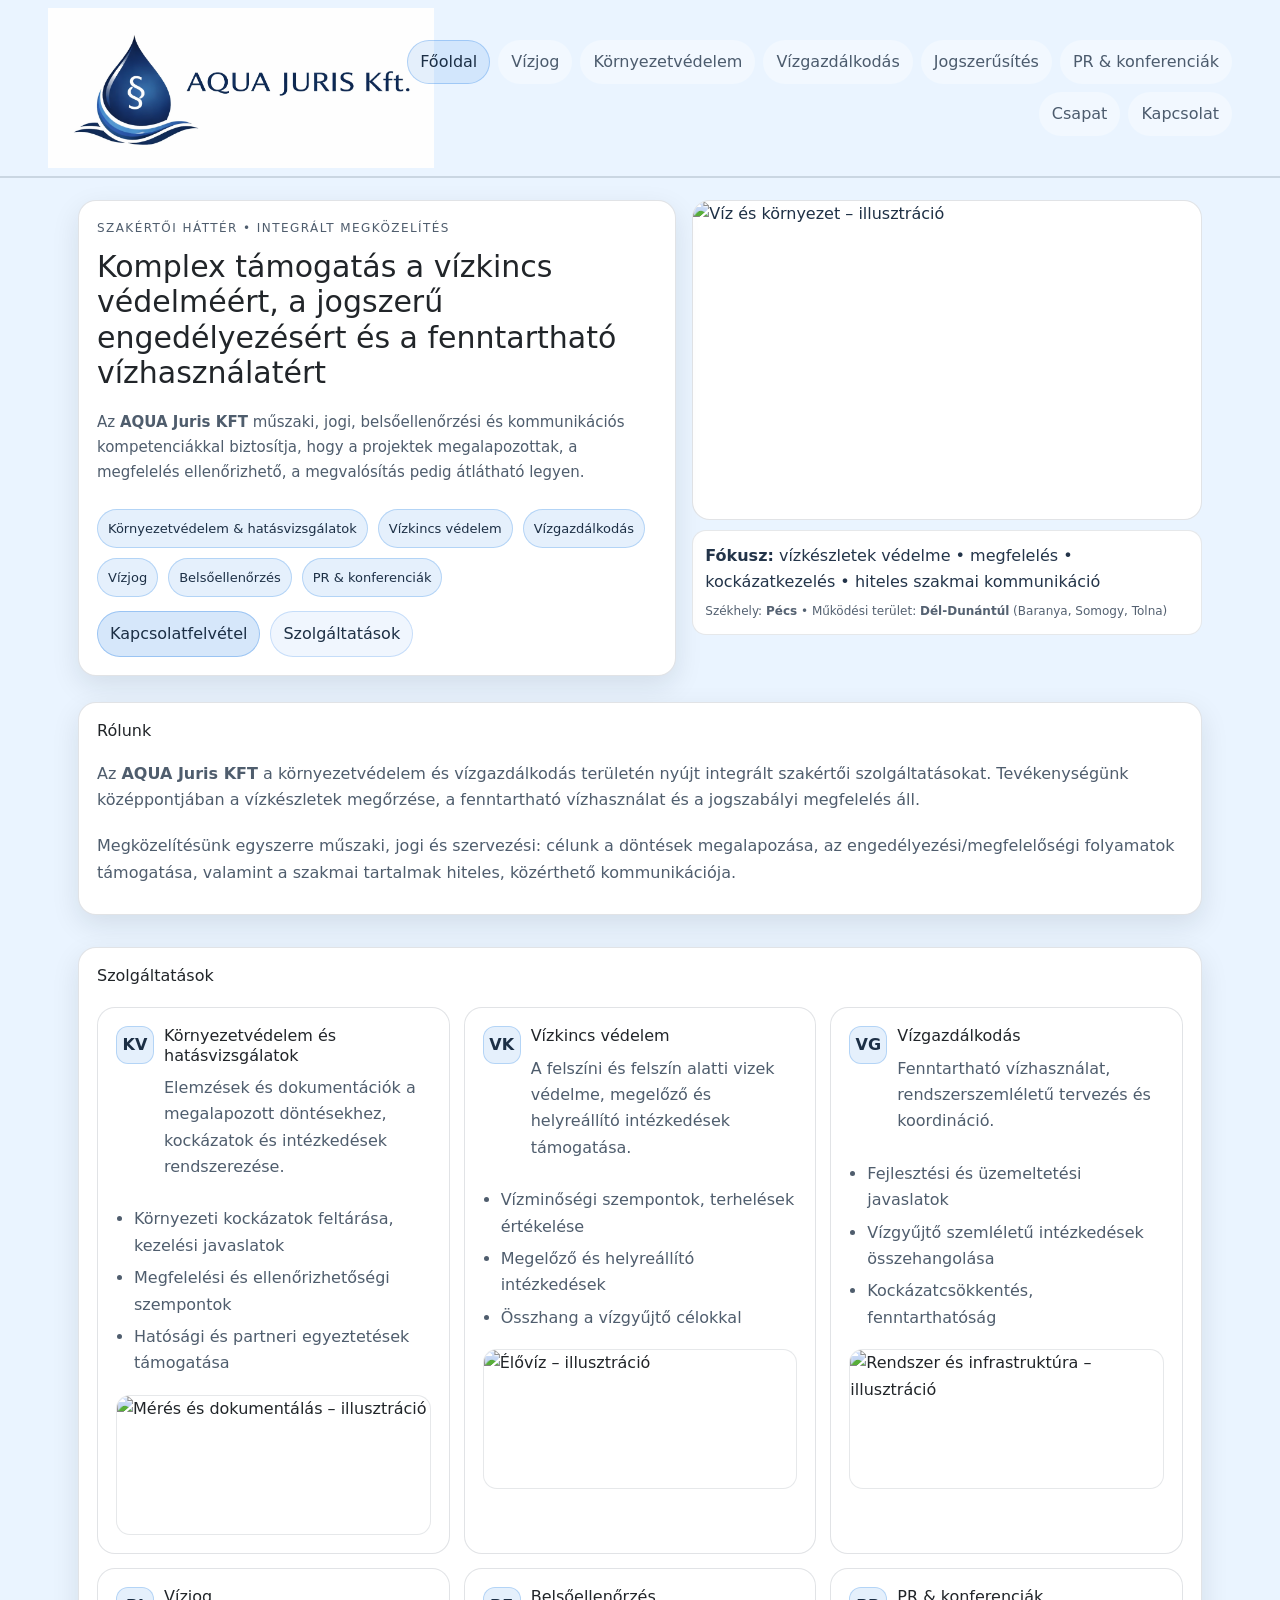
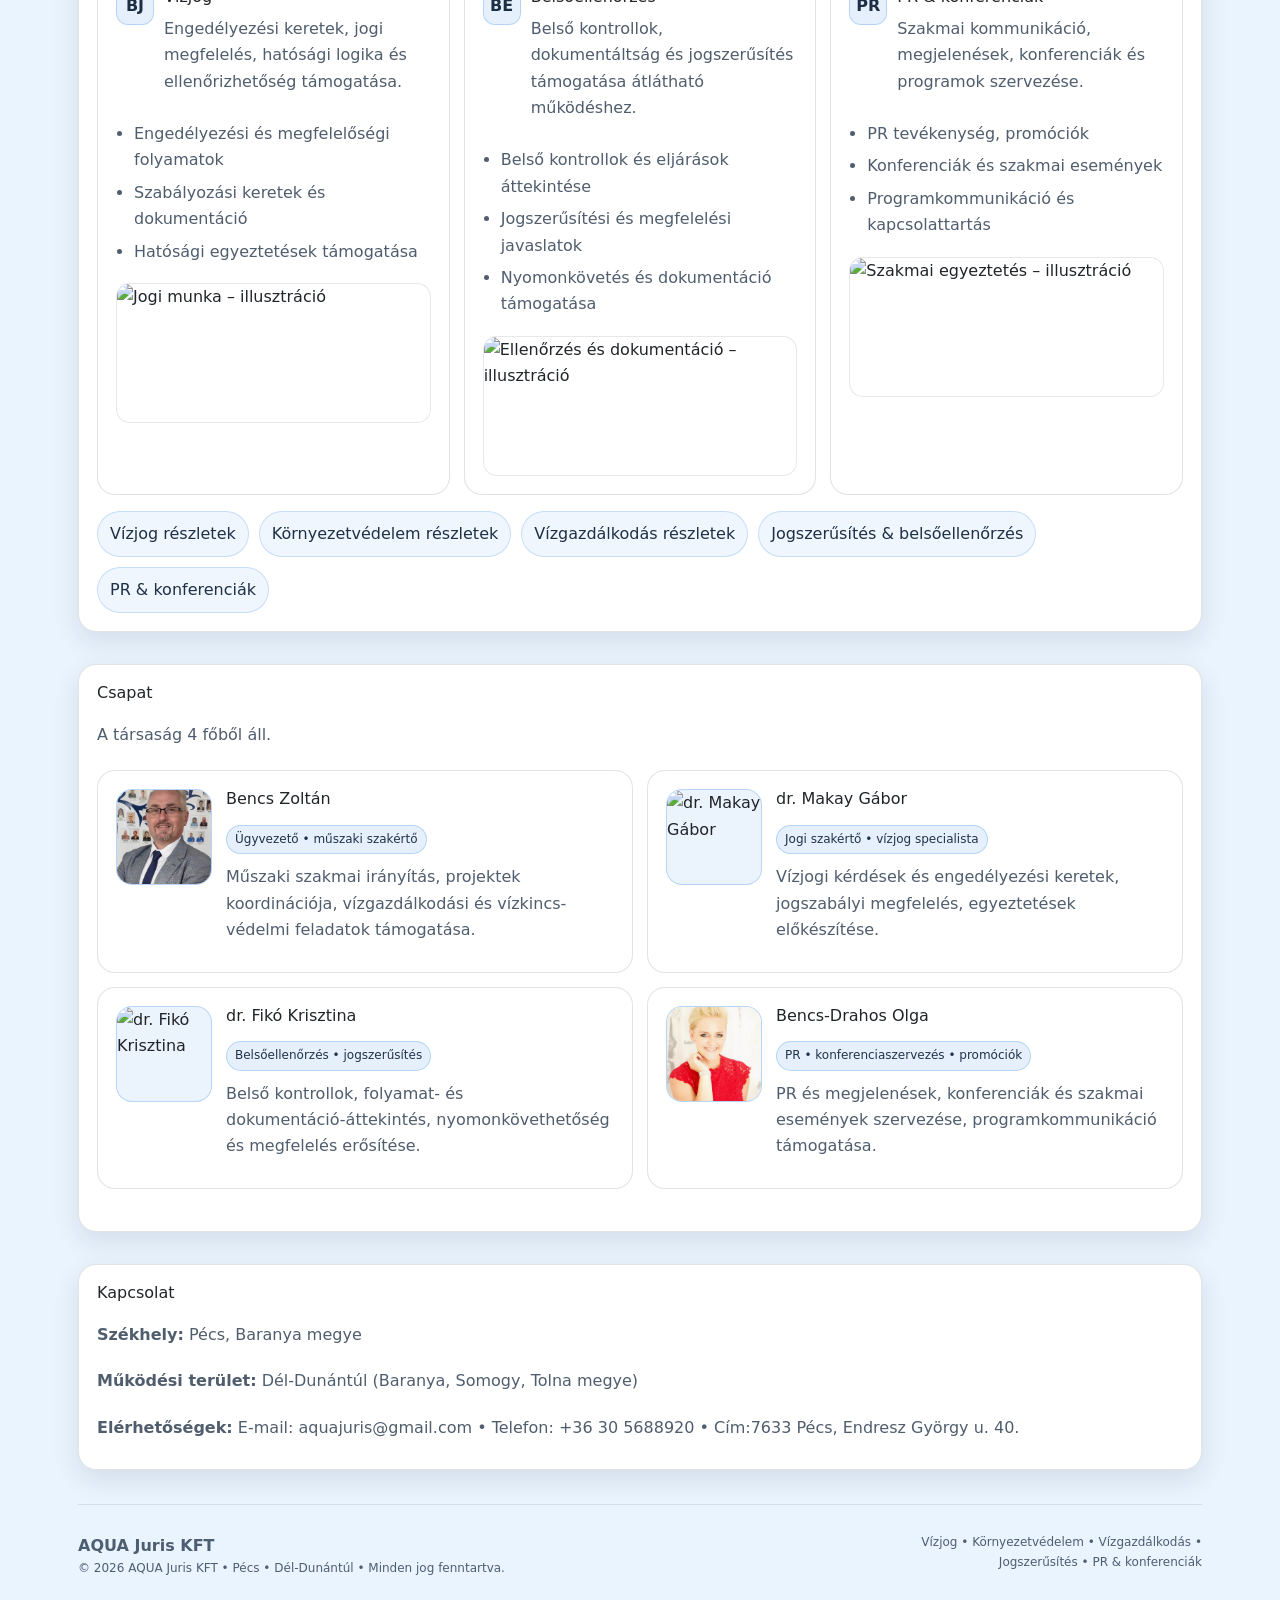
==== index.html @ 8c47f560 "refactor: update doctype declarations and standardize navigation links to absolute paths" ====
<!DOCTYPE html>
<html lang="hu">
  <head>
    <meta charset="utf-8" />
    <meta name="viewport" content="width=device-width, initial-scale=1" />
    <title>
      AQUA Juris KFT – Környezetvédelem • Vízgazdálkodás • Vízjog | Pécs •
      Dél-Dunántúl
    </title>
    <meta
      name="description"
      content="AQUA Juris KFT – környezetvédelem és hatásvizsgálatok, vízkincs védelem, vízgazdálkodás, vízjog, belsőellenőrzés, PR és konferenciák. Pécs és Dél-Dunántúl (Baranya, Somogy, Tolna)."
    />
    <meta name="theme-color" content="#EAF4FF" />

    <!-- Strukturált adat (Google) -->
    <script type="application/ld+json">
      {
        "@context": "https://schema.org",
        "@type": "ProfessionalService",
        "name": "AQUA Juris KFT",
        "image": "logo.png",
        "address": {
          "@type": "PostalAddress",
          "addressLocality": "Pécs",
          "addressRegion": "Baranya",
          "addressCountry": "HU"
        },
        "areaServed": [
          "Pécs",
          "Baranya megye",
          "Somogy megye",
          "Tolna megye",
          "Dél-Dunántúl"
        ],
        "description": "Környezetvédelem és hatásvizsgálatok, vízkincs védelem, vízgazdálkodás, vízjog, belsőellenőrzés, PR és konferenciák."
      }
    </script>

    <link
      href="https://cdn.jsdelivr.net/npm/bootstrap@5.3.3/dist/css/bootstrap.min.css"
      rel="stylesheet"
    />
    <link rel="stylesheet" href="style.css" />
  </head>

  <body>
    <header class="sticky-top">
      <nav
        class="navbar navbar-expand-lg"
        style="
          background: #eaf4ff;
          border-bottom: 1px solid rgba(11, 30, 53, 0.14);
          backdrop-filter: blur(6px);
        "
      >
        <div class="container-fluid px-4 px-lg-5">
          <a
            class="navbar-brand brand d-flex align-items-center gap-3 m-0 p-0"
            href="index.html"
          >
            <img alt="AQUA Juris KFT logó" src="img/logo.png" />
          </a>
          <button
            class="navbar-toggler border-0"
            type="button"
            data-bs-toggle="collapse"
            data-bs-target="#mainNav"
            aria-controls="mainNav"
            aria-expanded="false"
            aria-label="Toggle navigation"
          >
            <span class="navbar-toggler-icon"></span>
          </button>
          <div
            class="collapse navbar-collapse justify-content-end mt-3 mt-lg-0"
            id="mainNav"
          >
            <div class="navbar-nav gap-2 flex-wrap justify-content-end">
              <a class="nav-link custom-pill active" href="index.html"
                >Főoldal</a
              >
              <a class="nav-link custom-pill" href="vizjog.html">Vízjog</a>
              <a class="nav-link custom-pill" href="kornyezetvedelem.html"
                >Környezetvédelem</a
              >
              <a class="nav-link custom-pill" href="vizgazdalkodas.html"
                >Vízgazdálkodás</a
              >
              <a class="nav-link custom-pill" href="jogszerusites.html"
                >Jogszerűsítés</a
              >
              <a class="nav-link custom-pill" href="pr-konferenciak.html"
                >PR &amp; konferenciák</a
              >
              <a class="nav-link custom-pill" href="index.html#csapat"
                >Csapat</a
              >
              <a class="nav-link custom-pill" href="index.html#kapcsolat"
                >Kapcsolat</a
              >
            </div>
          </div>
        </div>
      </nav>
    </header>

    <main class="wrap">
      <section class="hero">
        <div class="heroGrid">
          <div class="card">
            <div class="kicker">Szakértői háttér • integrált megközelítés</div>
            <h2>
              Komplex támogatás a vízkincs védelméért, a jogszerű
              engedélyezésért és a fenntartható vízhasználatért
            </h2>
            <p class="heroLead">
              Az <strong>AQUA Juris KFT</strong> műszaki, jogi, belsőellenőrzési
              és kommunikációs kompetenciákkal biztosítja, hogy a projektek
              megalapozottak, a megfelelés ellenőrizhető, a megvalósítás pedig
              átlátható legyen.
            </p>

            <div class="pillRow">
              <a class="pill" href="#kv"
                >Környezetvédelem &amp; hatásvizsgálatok</a
              >
              <a class="pill" href="#vk">Vízkincs védelem</a>
              <a class="pill" href="#vg">Vízgazdálkodás</a>
              <a class="pill" href="#vj">Vízjog</a>
              <a class="pill" href="#be">Belsőellenőrzés</a>
              <a class="pill" href="#pr">PR &amp; konferenciák</a>
            </div>

            <div class="btnRow">
              <a class="btn primary" href="index.html#kapcsolat"
                >Kapcsolatfelvétel</a
              >
              <a class="btn" href="#szolgaltatasok">Szolgáltatások</a>
            </div>
          </div>

          <div>
            <div class="photo">
              <img
                src="https://images.unsplash.com/photo-1559827260-dc66d52bef19?auto=format&fit=crop&w=1600&q=80"
                alt="Víz és környezet – illusztráció"
              />
            </div>
            <div class="photoBadge">
              <strong>Fókusz:</strong> vízkészletek védelme • megfelelés •
              kockázatkezelés • hiteles szakmai kommunikáció
              <div class="small" style="margin-top: 6px">
                Székhely: <strong>Pécs</strong> • Működési terület:
                <strong>Dél-Dunántúl</strong> (Baranya, Somogy, Tolna)
              </div>
            </div>
          </div>
        </div>
      </section>

      <section id="rolunk" class="anchorOffset">
        <div class="card">
          <h3>Rólunk</h3>
          <p>
            Az <strong>AQUA Juris KFT</strong> a környezetvédelem és
            vízgazdálkodás területén nyújt integrált szakértői szolgáltatásokat.
            Tevékenységünk középpontjában a vízkészletek megőrzése, a
            fenntartható vízhasználat és a jogszabályi megfelelés áll.
          </p>
          <p>
            Megközelítésünk egyszerre műszaki, jogi és szervezési: célunk a
            döntések megalapozása, az engedélyezési/megfelelőségi folyamatok
            támogatása, valamint a szakmai tartalmak hiteles, közérthető
            kommunikációja.
          </p>
        </div>
      </section>

      <section id="szolgaltatasok" class="anchorOffset">
        <div class="card">
          <h3>Szolgáltatások</h3>

          <div class="cards">
            <div class="card flat anchorOffset" id="kv">
              <div class="serviceHead">
                <div class="icon">KV</div>
                <div>
                  <h3>Környezetvédelem és hatásvizsgálatok</h3>
                  <p>
                    Elemzések és dokumentációk a megalapozott döntésekhez,
                    kockázatok és intézkedések rendszerezése.
                  </p>
                </div>
              </div>
              <ul>
                <li>Környezeti kockázatok feltárása, kezelési javaslatok</li>
                <li>Megfelelési és ellenőrizhetőségi szempontok</li>
                <li>Hatósági és partneri egyeztetések támogatása</li>
              </ul>
              <div class="miniPhoto">
                <img
                  src="https://images.unsplash.com/photo-1581091870627-3c1e0b25d9a6?auto=format&fit=crop&w=1600&q=80"
                  alt="Mérés és dokumentálás – illusztráció"
                />
              </div>
            </div>

            <div class="card flat anchorOffset" id="vk">
              <div class="serviceHead">
                <div class="icon">VK</div>
                <div>
                  <h3>Vízkincs védelem</h3>
                  <p>
                    A felszíni és felszín alatti vizek védelme, megelőző és
                    helyreállító intézkedések támogatása.
                  </p>
                </div>
              </div>
              <ul>
                <li>Vízminőségi szempontok, terhelések értékelése</li>
                <li>Megelőző és helyreállító intézkedések</li>
                <li>Összhang a vízgyűjtő célokkal</li>
              </ul>
              <div class="miniPhoto">
                <img
                  src="https://images.unsplash.com/photo-1469474968028-56623f02e42e?auto=format&fit=crop&w=1600&q=80"
                  alt="Élővíz – illusztráció"
                />
              </div>
            </div>

            <div class="card flat anchorOffset" id="vg">
              <div class="serviceHead">
                <div class="icon">VG</div>
                <div>
                  <h3>Vízgazdálkodás</h3>
                  <p>
                    Fenntartható vízhasználat, rendszerszemléletű tervezés és
                    koordináció.
                  </p>
                </div>
              </div>
              <ul>
                <li>Fejlesztési és üzemeltetési javaslatok</li>
                <li>Vízgyűjtő szemléletű intézkedések összehangolása</li>
                <li>Kockázatcsökkentés, fenntarthatóság</li>
              </ul>
              <div class="miniPhoto">
                <img
                  src="https://images.unsplash.com/photo-1509395176047-4a66953fd231?auto=format&fit=crop&w=1600&q=80"
                  alt="Rendszer és infrastruktúra – illusztráció"
                />
              </div>
            </div>

            <div class="card flat anchorOffset" id="vj">
              <div class="serviceHead">
                <div class="icon">BJ</div>
                <div>
                  <h3>Vízjog</h3>
                  <p>
                    Engedélyezési keretek, jogi megfelelés, hatósági logika és
                    ellenőrizhetőség támogatása.
                  </p>
                </div>
              </div>
              <ul>
                <li>Engedélyezési és megfelelőségi folyamatok</li>
                <li>Szabályozási keretek és dokumentáció</li>
                <li>Hatósági egyeztetések támogatása</li>
              </ul>
              <div class="miniPhoto">
                <img
                  src="https://images.unsplash.com/photo-1453945619913-79ec89a82c51?auto=format&fit=crop&w=1600&q=80"
                  alt="Jogi munka – illusztráció"
                />
              </div>
            </div>

            <div class="card flat anchorOffset" id="be">
              <div class="serviceHead">
                <div class="icon">BE</div>
                <div>
                  <h3>Belsőellenőrzés</h3>
                  <p>
                    Belső kontrollok, dokumentáltság és jogszerűsítés támogatása
                    átlátható működéshez.
                  </p>
                </div>
              </div>
              <ul>
                <li>Belső kontrollok és eljárások áttekintése</li>
                <li>Jogszerűsítési és megfelelési javaslatok</li>
                <li>Nyomonkövetés és dokumentáció támogatása</li>
              </ul>
              <div class="miniPhoto">
                <img
                  src="https://images.unsplash.com/photo-1520607162513-77705c0f0d4a?auto=format&fit=crop&w=1600&q=80"
                  alt="Ellenőrzés és dokumentáció – illusztráció"
                />
              </div>
            </div>

            <div class="card flat anchorOffset" id="pr">
              <div class="serviceHead">
                <div class="icon">PR</div>
                <div>
                  <h3>PR &amp; konferenciák</h3>
                  <p>
                    Szakmai kommunikáció, megjelenések, konferenciák és
                    programok szervezése.
                  </p>
                </div>
              </div>
              <ul>
                <li>PR tevékenység, promóciók</li>
                <li>Konferenciák és szakmai események</li>
                <li>Programkommunikáció és kapcsolattartás</li>
              </ul>
              <div class="miniPhoto">
                <img
                  src="https://images.unsplash.com/photo-1521737604893-d14cc237f11d?auto=format&fit=crop&w=1600&q=80"
                  alt="Szakmai egyeztetés – illusztráció"
                />
              </div>
            </div>
          </div>

          <!-- Itt bővítettem: 3 régi + 2 új link -->
          <div class="btnRow" style="margin-top: 16px">
            <a class="btn" href="vizjog.html">Vízjog részletek</a>
            <a class="btn" href="kornyezetvedelem.html"
              >Környezetvédelem részletek</a
            >
            <a class="btn" href="vizgazdalkodas.html"
              >Vízgazdálkodás részletek</a
            >
            <a class="btn" href="jogszerusites.html"
              >Jogszerűsítés &amp; belsőellenőrzés</a
            >
            <a class="btn" href="pr-konferenciak.html">PR &amp; konferenciák</a>
          </div>
        </div>
      </section>

      <section id="csapat" class="anchorOffset">
        <div class="card">
          <h3>Csapat</h3>
          <p>A társaság 4 főből áll.</p>

          <div class="team">
            <div class="card flat">
              <div class="person">
                <div class="avatar">
                  <img src="img/bencs-zoltan.jpg" alt="Bencs Zoltán" />
                </div>
                <div>
                  <h3>Bencs Zoltán</h3>
                  <div class="tag">Ügyvezető • műszaki szakértő</div>
                  <p>
                    Műszaki szakmai irányítás, projektek koordinációja,
                    vízgazdálkodási és vízkincs-védelmi feladatok támogatása.
                  </p>
                </div>
              </div>
            </div>

            <div class="card flat">
              <div class="person">
                <div class="avatar">
                  <img src="img/makay-gabor.jpg" alt="dr. Makay Gábor" />
                </div>
                <div>
                  <h3>dr. Makay Gábor</h3>
                  <div class="tag">Jogi szakértő • vízjog specialista</div>
                  <p>
                    Vízjogi kérdések és engedélyezési keretek, jogszabályi
                    megfelelés, egyeztetések előkészítése.
                  </p>
                </div>
              </div>
            </div>

            <div class="card flat">
              <div class="person">
                <div class="avatar">
                  <img src="img/fiko-krisztina.jpg" alt="dr. Fikó Krisztina" />
                </div>
                <div>
                  <h3>dr. Fikó Krisztina</h3>
                  <div class="tag">Belsőellenőrzés • jogszerűsítés</div>
                  <p>
                    Belső kontrollok, folyamat- és dokumentáció-áttekintés,
                    nyomonkövethetőség és megfelelés erősítése.
                  </p>
                </div>
              </div>
            </div>

            <div class="card flat">
              <div class="person">
                <div class="avatar">
                  <img src="img/drahos-olga.jpg" alt="Bencs-Drahos Olga" />
                </div>
                <div>
                  <h3>Bencs-Drahos Olga</h3>
                  <div class="tag">PR • konferenciaszervezés • promóciók</div>
                  <p>
                    PR és megjelenések, konferenciák és szakmai események
                    szervezése, programkommunikáció támogatása.
                  </p>
                </div>
              </div>
            </div>
          </div>

          <p class="small" style="margin-top: 14px"></p>
        </div>
      </section>

      <section id="kapcsolat" class="anchorOffset">
        <div class="card">
          <h3>Kapcsolat</h3>
          <p><strong>Székhely:</strong> Pécs, Baranya megye</p>
          <p>
            <strong>Működési terület:</strong> Dél-Dunántúl (Baranya, Somogy,
            Tolna megye)
          </p>

          <p>
            <strong>Elérhetőségek:</strong> E-mail:
            <a href="mailto:aquajuris@gmail.com">aquajuris@gmail.com</a> •
            Telefon: <a href="tel:+36305688920">+36 30 5688920</a> • Cím:7633
            Pécs, Endresz György u. 40.
          </p>
        </div>
      </section>

      <footer>
        <div class="footGrid wrap" style="padding: 0">
          <div>
            <strong>AQUA Juris KFT</strong>
            <div class="small">
              © <span id="y"></span> AQUA Juris KFT • Pécs • Dél-Dunántúl •
              Minden jog fenntartva.
            </div>
          </div>
          <div class="small" style="text-align: right">
            <a href="vizjog.html">Vízjog</a> •
            <a href="kornyezetvedelem.html">Környezetvédelem</a> •
            <a href="vizgazdalkodas.html">Vízgazdálkodás</a> •
            <a href="jogszerusites.html">Jogszerűsítés</a> •
            <a href="pr-konferenciak.html">PR &amp; konferenciák</a>
          </div>
        </div>
      </footer>
    </main>

    <script src="https://cdn.jsdelivr.net/npm/bootstrap@5.3.3/dist/js/bootstrap.bundle.min.js"></script>
    <script src="script.js"></script>
  </body>
</html>
---- style.css ----
:root {
  --bg: #EAF4FF;
  --text: rgba(11,30,53,.92);
  --muted: rgba(11,30,53,.72);
  --line: rgba(11,30,53,.12);
  --accent: rgba(0,108,224,.95);
  --accentSoft: rgba(0,108,224,.10);
  --card: #FFFFFF;
  --shadow: 0 10px 28px rgba(9,25,44,.10);
  --radius: 18px;
  --max: 1160px;
  --font: ui-sans-serif,system-ui,-apple-system,Segoe UI,Roboto,Helvetica,Arial;
}

* { box-sizing: border-box; }
html { scroll-behavior: smooth; }
body {
  margin: 0;
  font-family: var(--font);
  color: var(--text);
  line-height: 1.65;
  background: var(--bg);
  overflow-x: hidden;
}
a { color: inherit; text-decoration: none; }
.wrap { max-width: var(--max); margin: 0 auto; padding: 0 18px; }

header {
  position: sticky;
  top: 0;
  z-index: 30;
  background: #EAF4FF;
  border-bottom: 1px solid rgba(11,30,53,.14);
  backdrop-filter: blur(6px);
}
.nav {
  display: flex;
  align-items: center;
  justify-content: space-between;
  padding: 16px 0;
  gap: 14px;
}
.brand {
  display: flex;
  align-items: center;
  gap: 14px;
  min-width: 320px;
}
.brand img {
  height: 200px;
  width: auto;
  object-fit: contain;
  display: block;
}
.brand h1 { font-size: 16px; margin: 0; letter-spacing: .2px; }
.brand small { color: var(--muted); }



section { padding: 16px 0; }

.card {
  background: var(--card);
  border: 1px solid var(--line);
  border-radius: var(--radius);
  box-shadow: var(--shadow);
  padding: 18px;
}
main > .card { margin: 16px 0; }
.card.flat { background: #fff; box-shadow: none; }

.kicker {
  color: var(--muted);
  text-transform: uppercase;
  letter-spacing: .12em;
  font-size: 12px;
}

h2 { margin: 10px 0 10px; font-size: 30px; line-height: 1.18; }
main > .card > h2 { margin: 0 0 10px; }

h3 { margin: 0 0 10px; font-size: 16px; }
main > .card > h3 { margin: 14px 0 10px; }

p { margin: 10px 0; color: var(--muted); }
ul { margin: 10px 0 0; padding-left: 18px; color: var(--muted); }
li { margin: 6px 0; }

.hero { padding: 22px 0 10px; }
.heroGrid {
  display: grid;
  grid-template-columns: 1.08fr .92fr;
  gap: 16px;
  align-items: stretch;
}

.heroLead {
  font-size: 15px;
  color: var(--muted);
  max-width: 72ch;
}

.pillRow { display: flex; gap: 10px; flex-wrap: wrap; margin-top: 14px; }
.pill {
  display: inline-flex;
  align-items: center;
  border: 1px solid rgba(0,108,224,.22);
  background: var(--accentSoft);
  padding: 8px 10px;
  border-radius: 999px;
  color: rgba(11,30,53,.92);
  font-size: 13px;
}
.pill:hover { background: rgba(0,108,224,.14); }

.btnRow { display: flex; gap: 10px; flex-wrap: wrap; margin-top: 14px; }
.btn {
  display: inline-flex;
  align-items: center;
  justify-content: center;
  padding: 10px 12px;
  border-radius: 999px;
  border: 1px solid rgba(0,108,224,.18);
  background: rgba(0,108,224,.06);
  color: rgba(11,30,53,.92);
}
.btn:hover { background: rgba(0,108,224,.10); }
.btn.primary {
  background: rgba(0,108,224,.16);
  border-color: rgba(0,108,224,.28);
}

.photo {
  overflow: hidden;
  border-radius: var(--radius);
  border: 1px solid var(--line);
  min-height: 320px;
  background: #FFFFFF;
}
main > .photo { height: 340px; }

.photo img { width: 100%; height: 100%; object-fit: cover; display: block; }

.photoBadge {
  margin-top: 10px;
  padding: 12px;
  border-radius: 14px;
  border: 1px solid rgba(11,30,53,.10);
  background: #FFFFFF;
  color: rgba(11,30,53,.90);
}

.cards {
  display: grid;
  grid-template-columns: repeat(3, 1fr);
  gap: 14px;
  margin-top: 12px;
}

.grid {
  display: grid;
  grid-template-columns: 1fr 1fr;
  gap: 14px;
}

.serviceHead { display: flex; gap: 10px; align-items: flex-start; }
.icon {
  width: 38px; height: 38px;
  border-radius: 12px;
  border: 1px solid rgba(0,108,224,.22);
  background: rgba(0,108,224,.10);
  display: flex; align-items: center; justify-content: center;
  font-weight: 700;
  color: rgba(11,30,53,.92);
  flex: 0 0 auto;
}

.miniPhoto {
  margin-top: 12px;
  height: 140px;
  overflow: hidden;
  border-radius: 14px;
  border: 1px solid rgba(11,30,53,.10);
  background: #FFFFFF;
}
.miniPhoto img { width: 100%; height: 100%; object-fit: cover; display: block; }

.team {
  display: grid;
  grid-template-columns: repeat(2, 1fr);
  gap: 14px;
  margin-top: 12px;
}

.person { display: flex; gap: 14px; align-items: flex-start; }
.avatar {
  width: 96px; height: 96px;
  border-radius: 16px;
  border: 1px solid rgba(0,108,224,.22);
  background: rgba(0,108,224,.08);
  overflow: hidden;
  flex: 0 0 auto;
}
.avatar img { width: 100%; height: 100%; object-fit: cover; display: block; }
.tag {
  display: inline-block;
  font-size: 12px;
  padding: 4px 8px;
  border-radius: 999px;
  border: 1px solid rgba(0,108,224,.22);
  background: rgba(0,108,224,.10);
  color: rgba(11,30,53,.90);
  margin-top: 6px;
}

footer {
  padding: 28px 0 42px;
  color: rgba(11,30,53,.70);
  border-top: 1px solid rgba(11,30,53,.10);
  margin-top: 18px;
}
.footGrid {
  display: grid;
  grid-template-columns: 1.4fr .6fr;
  gap: 14px;
  align-items: start;
}
.small { font-size: 12px; color: rgba(11,30,53,.70); }
.anchorOffset { scroll-margin-top: 240px; }

@media (max-width: 960px) {
  .heroGrid { grid-template-columns: 1fr; }
  .brand img { height: 120px; }
  .cards { grid-template-columns: 1fr; }
  .team { grid-template-columns: 1fr; }
  .footGrid { grid-template-columns: 1fr; }
  .grid { grid-template-columns: 1fr; }
}

.custom-pill {
  color: var(--muted) !important;
  padding: 8px 12px !important;
  border-radius: 999px !important;
  border: 1px solid transparent !important;
  background: rgba(255,255,255,.35) !important;
  transition: all 0.2s ease;
  font-weight: 500;
}
.custom-pill:hover, .custom-pill:focus {
  color: var(--text) !important;
  border-color: rgba(0,108,224,.18) !important;
  background: rgba(0,108,224,.06) !important;
}
.custom-pill.active {
  border-color: rgba(0,108,224,.24) !important;
  background: rgba(0,108,224,.10) !important;
  color: rgba(11,30,53,.92) !important;
}

.navbar {
  transition: all 0.3s ease !important;
}
.navbar-brand:hover, .navbar-brand:focus {
  opacity: 1 !important;
}
.navbar-brand img {
  height: 100px;
  width: auto;
  object-fit: contain;
  transition: all 0.3s ease;
}
@media (min-width: 992px) {
  .navbar-brand img { height: 160px; }
}

.navbar.scrolled {
  background: rgba(234, 244, 255, 0.6) !important;
  backdrop-filter: blur(12px) !important;
  padding-top: 4px !important;
  padding-bottom: 4px !important;
}
.navbar.scrolled .navbar-brand img {
  height: 60px !important;
}
@media (min-width: 992px) {
  .navbar.scrolled .navbar-brand img { height: 80px !important; }
}
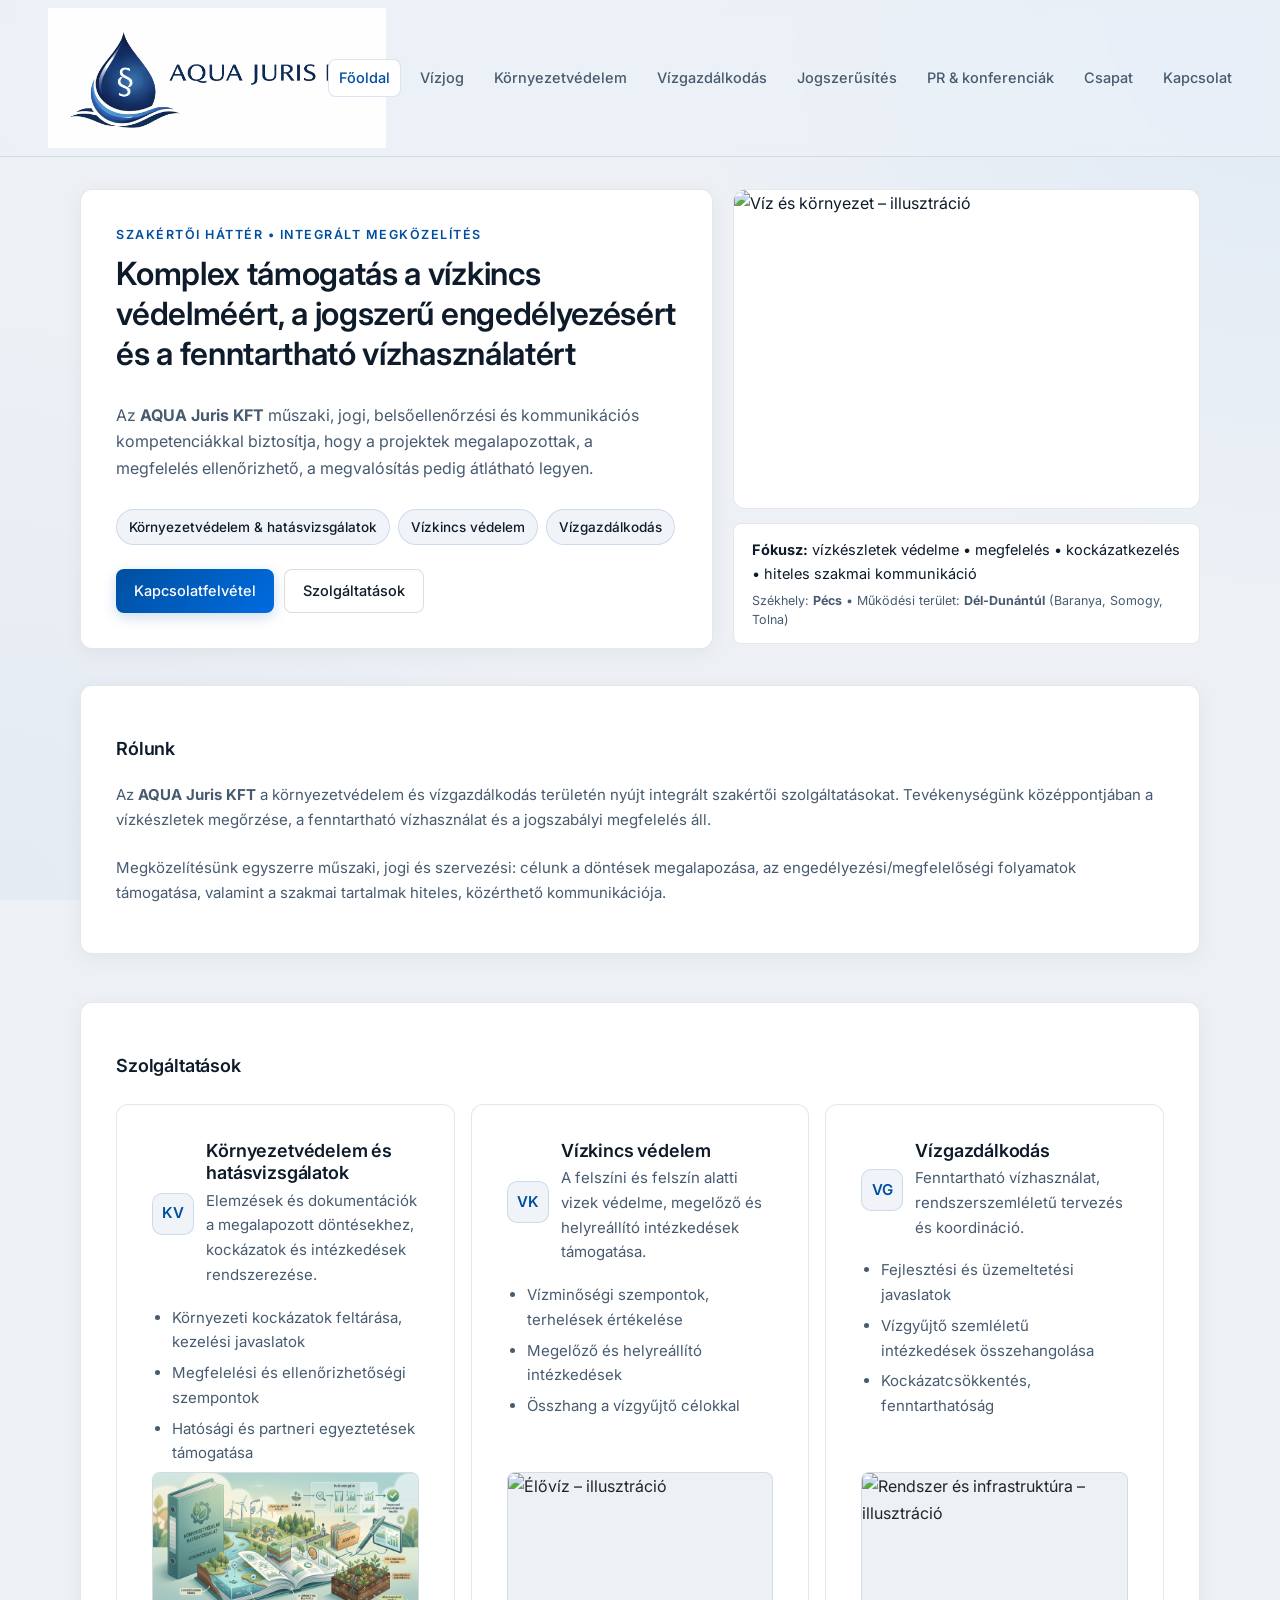
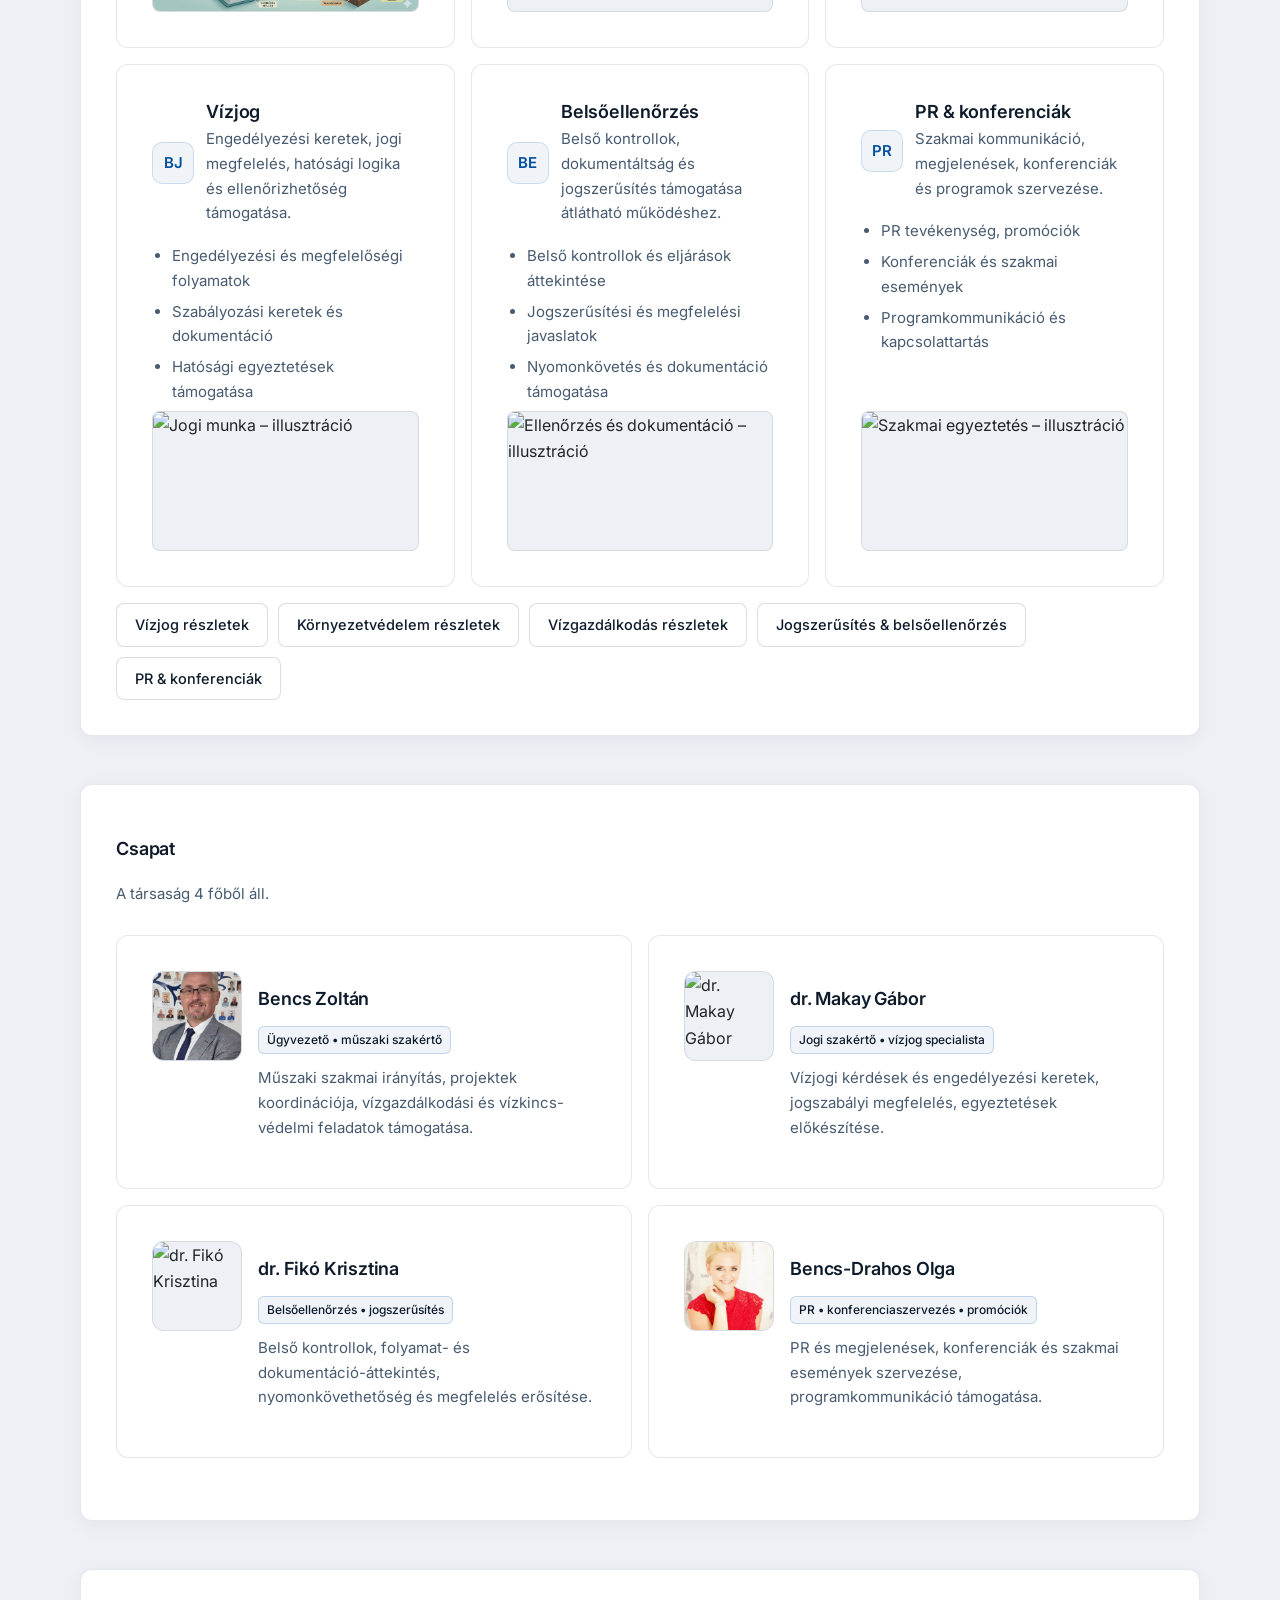
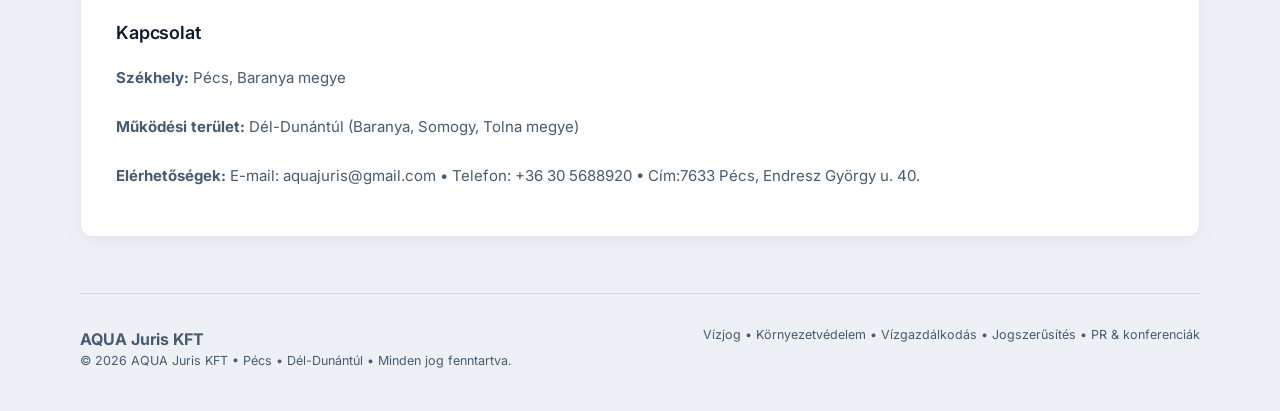
==== commit e1b094da: "refactor: update design system with Inter font, refined color palette, and improved accessibility fe" ====
--- a/index.html
+++ b/index.html
@@ -1,4 +1,4 @@
-<!DOCTYPE html>
+<!doctype html>
 <html lang="hu">
   <head>
     <meta charset="utf-8" />
@@ -46,14 +46,7 @@
 
   <body>
     <header class="sticky-top">
-      <nav
-        class="navbar navbar-expand-lg"
-        style="
-          background: #eaf4ff;
-          border-bottom: 1px solid rgba(11, 30, 53, 0.14);
-          backdrop-filter: blur(6px);
-        "
-      >
+      <nav class="navbar navbar-expand-lg" aria-label="Fő navigáció">
         <div class="container-fluid px-4 px-lg-5">
           <a
             class="navbar-brand brand d-flex align-items-center gap-3 m-0 p-0"
@@ -105,7 +98,7 @@
       </nav>
     </header>
 
-    <main class="wrap">
+    <main class="wrap" aria-label="Fő tartalom">
       <section class="hero">
         <div class="heroGrid">
           <div class="card">
@@ -159,9 +152,13 @@
         </div>
       </section>
 
-      <section id="rolunk" class="anchorOffset">
+      <section
+        id="rolunk"
+        class="anchorOffset"
+        aria-labelledby="heading-rolunk"
+      >
         <div class="card">
-          <h3>Rólunk</h3>
+          <h3 id="heading-rolunk">Rólunk</h3>
           <p>
             Az <strong>AQUA Juris KFT</strong> a környezetvédelem és
             vízgazdálkodás területén nyújt integrált szakértői szolgáltatásokat.
@@ -177,9 +174,13 @@
         </div>
       </section>
 
-      <section id="szolgaltatasok" class="anchorOffset">
+      <section
+        id="szolgaltatasok"
+        class="anchorOffset"
+        aria-labelledby="heading-szolgaltatasok"
+      >
         <div class="card">
-          <h3>Szolgáltatások</h3>
+          <h3 id="heading-szolgaltatasok">Szolgáltatások</h3>
 
           <div class="cards">
             <div class="card flat anchorOffset" id="kv">
@@ -200,7 +201,7 @@
               </ul>
               <div class="miniPhoto">
                 <img
-                  src="https://images.unsplash.com/photo-1581091870627-3c1e0b25d9a6?auto=format&fit=crop&w=1600&q=80"
+                  src="img/kornyezetvedelem.png"
                   alt="Mérés és dokumentálás – illusztráció"
                 />
               </div>
@@ -344,9 +345,13 @@
         </div>
       </section>
 
-      <section id="csapat" class="anchorOffset">
+      <section
+        id="csapat"
+        class="anchorOffset"
+        aria-labelledby="heading-csapat"
+      >
         <div class="card">
-          <h3>Csapat</h3>
+          <h3 id="heading-csapat">Csapat</h3>
           <p>A társaság 4 főből áll.</p>
 
           <div class="team">
@@ -419,9 +424,13 @@
         </div>
       </section>
 
-      <section id="kapcsolat" class="anchorOffset">
+      <section
+        id="kapcsolat"
+        class="anchorOffset"
+        aria-labelledby="heading-kapcsolat"
+      >
         <div class="card">
-          <h3>Kapcsolat</h3>
+          <h3 id="heading-kapcsolat">Kapcsolat</h3>
           <p><strong>Székhely:</strong> Pécs, Baranya megye</p>
           <p>
             <strong>Működési terület:</strong> Dél-Dunántúl (Baranya, Somogy,
--- a/style.css
+++ b/style.css
@@ -1,133 +1,253 @@
+@import url('https://fonts.googleapis.com/css2?family=Inter:wght@400;500;600;700&display=swap');
+
 :root {
-  --bg: #EAF4FF;
-  --text: rgba(11,30,53,.92);
-  --muted: rgba(11,30,53,.72);
-  --line: rgba(11,30,53,.12);
-  --accent: rgba(0,108,224,.95);
-  --accentSoft: rgba(0,108,224,.10);
+  --bg: #EDF1F6;
+  --text: #0E1B2A;
+  --muted: #475B70;
+  --line: rgba(14, 27, 42, 0.1);
+  --accent: #004F9F;
+  --accentSoft: rgba(0, 79, 159, 0.06);
   --card: #FFFFFF;
-  --shadow: 0 10px 28px rgba(9,25,44,.10);
-  --radius: 18px;
+  --shadow: 0 4px 20px rgba(14, 27, 42, 0.05);
+  --shadow-hover: 0 10px 30px rgba(14, 27, 42, 0.08);
+  --radius: 12px;
+  --radius-sm: 8px;
   --max: 1160px;
-  --font: ui-sans-serif,system-ui,-apple-system,Segoe UI,Roboto,Helvetica,Arial;
+  --font-heading: 'Inter', system-ui, -apple-system, sans-serif;
+  --font-body: 'Inter', system-ui, -apple-system, sans-serif;
 }
 
 * { box-sizing: border-box; }
+
 html { scroll-behavior: smooth; }
+
 body {
   margin: 0;
-  font-family: var(--font);
+  font-family: var(--font-body);
   color: var(--text);
   line-height: 1.65;
   background: var(--bg);
+  background-image: 
+    radial-gradient(circle at 100% 0%, rgba(0, 108, 224, 0.06) 0%, transparent 600px),
+    radial-gradient(circle at 0% 100%, rgba(0, 79, 159, 0.04) 0%, transparent 600px);
+  background-attachment: fixed;
   overflow-x: hidden;
 }
-a { color: inherit; text-decoration: none; }
-.wrap { max-width: var(--max); margin: 0 auto; padding: 0 18px; }
+
+/* Accessibility */
+:focus-visible {
+  outline: 2px solid var(--accent) !important;
+  outline-offset: 2px !important;
+  border-radius: 4px;
+}
+
+a {
+  color: inherit;
+  text-decoration: none;
+  transition: color 0.15s ease;
+}
+
+.wrap {
+  max-width: var(--max);
+  margin: 0 auto;
+  padding: 0 20px;
+}
 
 header {
   position: sticky;
   top: 0;
-  z-index: 30;
-  background: #EAF4FF;
-  border-bottom: 1px solid rgba(11,30,53,.14);
-  backdrop-filter: blur(6px);
-}
-.nav {
-  display: flex;
-  align-items: center;
-  justify-content: space-between;
-  padding: 16px 0;
-  gap: 14px;
-}
+  z-index: 40;
+  background: rgba(237, 241, 246, 0.75);
+  border-bottom: 1px solid var(--line);
+  backdrop-filter: blur(12px) saturate(180%);
+  -webkit-backdrop-filter: blur(12px) saturate(180%);
+  transition: all 0.3s ease;
+}
+
 .brand {
   display: flex;
   align-items: center;
   gap: 14px;
-  min-width: 320px;
-}
+  min-width: 280px;
+}
+
 .brand img {
-  height: 200px;
+  height: 180px;
   width: auto;
   object-fit: contain;
   display: block;
-}
-.brand h1 { font-size: 16px; margin: 0; letter-spacing: .2px; }
-.brand small { color: var(--muted); }
-
-
-
-section { padding: 16px 0; }
+  transition: height 0.3s ease;
+}
+
+section {
+  padding: 24px 0;
+}
 
 .card {
   background: var(--card);
   border: 1px solid var(--line);
   border-radius: var(--radius);
   box-shadow: var(--shadow);
-  padding: 18px;
-}
-main > .card { margin: 16px 0; }
-.card.flat { background: #fff; box-shadow: none; }
+  padding: 2.2rem;
+  transition: box-shadow 0.2s ease, border-color 0.2s ease;
+}
+
+main > .card {
+  margin: 16px 0;
+}
+
+.card:hover {
+  box-shadow: var(--shadow-hover);
+  border-color: rgba(14, 27, 42, 0.15);
+}
+
+.card.flat {
+  background: var(--card);
+  border: 1px solid var(--line);
+  box-shadow: none;
+}
+
+.card.flat:hover {
+  border-color: rgba(0, 79, 159, 0.2);
+  box-shadow: 0 4px 12px rgba(14, 27, 42, 0.04);
+}
 
 .kicker {
+  color: var(--accent);
+  text-transform: uppercase;
+  letter-spacing: 0.12em;
+  font-size: 12.5px;
+  font-weight: 600;
+  margin-bottom: 8px;
+  display: inline-block;
+}
+
+h2, h3, h4 {
+  font-family: var(--font-heading);
+  color: var(--text);
+  font-weight: 600;
+  letter-spacing: -0.01em;
+}
+
+h2 {
+  margin: 0 0 16px;
+  font-size: clamp(26px, 3vw, 32px);
+  line-height: 1.25;
+}
+
+h3 {
+  margin: 16px 0 10px;
+  font-size: 18px;
+  font-weight: 600;
+  line-height: 1.3;
+}
+
+p {
+  margin: 12px 0;
   color: var(--muted);
-  text-transform: uppercase;
-  letter-spacing: .12em;
-  font-size: 12px;
-}
-
-h2 { margin: 10px 0 10px; font-size: 30px; line-height: 1.18; }
-main > .card > h2 { margin: 0 0 10px; }
-
-h3 { margin: 0 0 10px; font-size: 16px; }
-main > .card > h3 { margin: 14px 0 10px; }
-
-p { margin: 10px 0; color: var(--muted); }
-ul { margin: 10px 0 0; padding-left: 18px; color: var(--muted); }
-li { margin: 6px 0; }
-
-.hero { padding: 22px 0 10px; }
+  font-size: 15px;
+}
+
+ul {
+  margin: 12px 0 0;
+  padding-left: 20px;
+  color: var(--muted);
+  font-size: 15px;
+}
+
+li {
+  margin: 6px 0;
+}
+
+.hero {
+  padding: 32px 0 12px;
+}
+
 .heroGrid {
   display: grid;
-  grid-template-columns: 1.08fr .92fr;
-  gap: 16px;
+  grid-template-columns: 1.15fr 0.85fr;
+  gap: 20px;
   align-items: stretch;
 }
 
 .heroLead {
-  font-size: 15px;
+  font-size: 16px;
   color: var(--muted);
-  max-width: 72ch;
-}
-
-.pillRow { display: flex; gap: 10px; flex-wrap: wrap; margin-top: 14px; }
+  max-width: 68ch;
+}
+
+.pillRow {
+  display: flex;
+  gap: 8px;
+  flex-wrap: nowrap;
+  overflow-x: auto;
+  scrollbar-width: none;
+  -ms-overflow-style: none;
+  margin-top: 16px;
+  padding-bottom: 4px;
+}
+
+.pillRow::-webkit-scrollbar {
+  display: none;
+}
+
 .pill {
+  white-space: nowrap;
   display: inline-flex;
   align-items: center;
-  border: 1px solid rgba(0,108,224,.22);
+  border: 1px solid rgba(0, 79, 159, 0.15);
   background: var(--accentSoft);
-  padding: 8px 10px;
+  padding: 6px 12px;
   border-radius: 999px;
-  color: rgba(11,30,53,.92);
-  font-size: 13px;
-}
-.pill:hover { background: rgba(0,108,224,.14); }
-
-.btnRow { display: flex; gap: 10px; flex-wrap: wrap; margin-top: 14px; }
+  color: var(--text);
+  font-size: 13.5px;
+  font-weight: 500;
+  transition: all 0.15s ease;
+}
+
+.pill:hover {
+  background: rgba(0, 79, 159, 0.1);
+  border-color: rgba(0, 79, 159, 0.25);
+}
+
+.btnRow {
+  display: flex;
+  gap: 10px;
+  flex-wrap: wrap;
+  margin-top: 20px;
+}
+
 .btn {
   display: inline-flex;
   align-items: center;
   justify-content: center;
-  padding: 10px 12px;
-  border-radius: 999px;
-  border: 1px solid rgba(0,108,224,.18);
-  background: rgba(0,108,224,.06);
-  color: rgba(11,30,53,.92);
-}
-.btn:hover { background: rgba(0,108,224,.10); }
+  padding: 10px 18px;
+  border-radius: var(--radius-sm);
+  border: 1px solid rgba(14, 27, 42, 0.15);
+  background: var(--card);
+  font-weight: 500;
+  color: var(--text);
+  font-size: 14.5px;
+  transition: all 0.15s ease;
+}
+
+.btn:hover {
+  background: var(--bg);
+  border-color: rgba(14, 27, 42, 0.25);
+}
+
 .btn.primary {
-  background: rgba(0,108,224,.16);
-  border-color: rgba(0,108,224,.28);
+  background: linear-gradient(135deg, var(--accent) 0%, #006ce0 100%);
+  border: none;
+  color: #FFFFFF;
+  font-weight: 500;
+  box-shadow: 0 4px 14px rgba(0, 79, 159, 0.2);
+}
+
+.btn.primary:hover {
+  background: linear-gradient(135deg, #004082 0%, var(--accent) 100%);
+  box-shadow: 0 6px 18px rgba(0, 79, 159, 0.3);
+  color: #FFFFFF;
 }
 
 .photo {
@@ -135,154 +255,261 @@
   border-radius: var(--radius);
   border: 1px solid var(--line);
   min-height: 320px;
-  background: #FFFFFF;
-}
-main > .photo { height: 340px; }
-
-.photo img { width: 100%; height: 100%; object-fit: cover; display: block; }
+  background: var(--card);
+}
+
+main > .photo {
+  height: 360px;
+  margin: 16px 0;
+}
+
+.photo img {
+  width: 100%;
+  height: 100%;
+  object-fit: cover;
+  display: block;
+}
 
 .photoBadge {
-  margin-top: 10px;
-  padding: 12px;
-  border-radius: 14px;
-  border: 1px solid rgba(11,30,53,.10);
-  background: #FFFFFF;
-  color: rgba(11,30,53,.90);
+  margin-top: 14px;
+  padding: 14px 18px;
+  border-radius: var(--radius-sm);
+  border: 1px solid var(--line);
+  background: var(--card);
+  color: var(--text);
+  font-size: 14.5px;
 }
 
 .cards {
   display: grid;
-  grid-template-columns: repeat(3, 1fr);
-  gap: 14px;
-  margin-top: 12px;
+  grid-template-columns: repeat(auto-fit, minmax(280px, 1fr));
+  gap: 16px;
+  margin-top: 16px;
+}
+
+.cards > .card {
+  display: flex;
+  flex-direction: column;
 }
 
 .grid {
   display: grid;
-  grid-template-columns: 1fr 1fr;
-  gap: 14px;
-}
-
-.serviceHead { display: flex; gap: 10px; align-items: flex-start; }
+  grid-template-columns: repeat(auto-fit, minmax(360px, 1fr));
+  gap: 16px;
+}
+
+.serviceHead {
+  display: flex;
+  gap: 12px;
+  align-items: center;
+}
+
+.serviceHead h3 {
+  margin: 0 !important;
+  line-height: 1.25;
+}
+
+.serviceHead p {
+  margin: 4px 0 0 !important;
+}
+
 .icon {
-  width: 38px; height: 38px;
-  border-radius: 12px;
-  border: 1px solid rgba(0,108,224,.22);
-  background: rgba(0,108,224,.10);
-  display: flex; align-items: center; justify-content: center;
-  font-weight: 700;
-  color: rgba(11,30,53,.92);
+  width: 42px;
+  height: 42px;
+  border-radius: 10px;
+  border: 1px solid rgba(0, 79, 159, 0.15);
+  background: var(--accentSoft);
+  display: flex;
+  align-items: center;
+  justify-content: center;
+  font-weight: 600;
+  font-size: 15px;
+  color: var(--accent);
   flex: 0 0 auto;
 }
 
 .miniPhoto {
-  margin-top: 12px;
+  margin-top: auto;
   height: 140px;
   overflow: hidden;
-  border-radius: 14px;
-  border: 1px solid rgba(11,30,53,.10);
-  background: #FFFFFF;
-}
-.miniPhoto img { width: 100%; height: 100%; object-fit: cover; display: block; }
+  border-radius: var(--radius-sm);
+  border: 1px solid var(--line);
+  background: var(--bg);
+}
+
+.miniPhoto img {
+  width: 100%;
+  height: 100%;
+  object-fit: cover;
+  display: block;
+}
 
 .team {
   display: grid;
   grid-template-columns: repeat(2, 1fr);
-  gap: 14px;
-  margin-top: 12px;
-}
-
-.person { display: flex; gap: 14px; align-items: flex-start; }
+  gap: 16px;
+  margin-top: 16px;
+}
+
+.person {
+  display: flex;
+  gap: 16px;
+  align-items: flex-start;
+}
+
 .avatar {
-  width: 96px; height: 96px;
-  border-radius: 16px;
-  border: 1px solid rgba(0,108,224,.22);
-  background: rgba(0,108,224,.08);
+  width: 90px;
+  height: 90px;
+  border-radius: 12px;
+  border: 1px solid var(--line);
+  background: var(--bg);
   overflow: hidden;
   flex: 0 0 auto;
 }
-.avatar img { width: 100%; height: 100%; object-fit: cover; display: block; }
+
+.avatar img {
+  width: 100%;
+  height: 100%;
+  object-fit: cover;
+  display: block;
+}
+
 .tag {
   display: inline-block;
   font-size: 12px;
-  padding: 4px 8px;
-  border-radius: 999px;
-  border: 1px solid rgba(0,108,224,.22);
-  background: rgba(0,108,224,.10);
-  color: rgba(11,30,53,.90);
+  font-weight: 500;
+  padding: 3px 8px;
+  border-radius: 6px;
+  border: 1px solid rgba(0, 79, 159, 0.2);
+  background: var(--accentSoft);
+  color: var(--text);
   margin-top: 6px;
 }
 
 footer {
-  padding: 28px 0 42px;
-  color: rgba(11,30,53,.70);
-  border-top: 1px solid rgba(11,30,53,.10);
-  margin-top: 18px;
-}
+  padding: 32px 0 40px;
+  color: var(--muted);
+  border-top: 1px solid var(--line);
+  margin-top: 32px;
+}
+
 .footGrid {
   display: grid;
-  grid-template-columns: 1.4fr .6fr;
-  gap: 14px;
+  grid-template-columns: 1fr auto;
+  gap: 20px;
   align-items: start;
 }
-.small { font-size: 12px; color: rgba(11,30,53,.70); }
-.anchorOffset { scroll-margin-top: 240px; }
-
-@media (max-width: 960px) {
-  .heroGrid { grid-template-columns: 1fr; }
-  .brand img { height: 120px; }
-  .cards { grid-template-columns: 1fr; }
-  .team { grid-template-columns: 1fr; }
-  .footGrid { grid-template-columns: 1fr; }
-  .grid { grid-template-columns: 1fr; }
+
+.small {
+  font-size: 12.5px;
+  color: var(--muted);
+  line-height: 1.5;
+}
+
+.anchorOffset {
+  scroll-margin-top: 120px;
+}
+
+@media (max-width: 1024px) {
+  .heroGrid {
+    grid-template-columns: 1fr;
+  }
+
+  .brand img {
+    height: 120px;
+  }
+  
+  .footGrid {
+    grid-template-columns: 1fr;
+    text-align: left;
+  }
+  
+  .footGrid .small[style*="text-align: right"] {
+    text-align: left !important;
+  }
+  
+  .team {
+    grid-template-columns: 1fr;
+  }
+}
+
+/* Nav Pills Customization */
+.navbar-nav {
+  flex-wrap: nowrap !important;
+  overflow-x: auto;
+  scrollbar-width: none;
+  -ms-overflow-style: none;
+}
+.navbar-nav::-webkit-scrollbar {
+  display: none;
 }
 
 .custom-pill {
+  white-space: nowrap;
   color: var(--muted) !important;
-  padding: 8px 12px !important;
-  border-radius: 999px !important;
+  padding: 6px 10px !important; /* Smaller padding to prevent wrapping */
+  border-radius: var(--radius-sm) !important;
   border: 1px solid transparent !important;
-  background: rgba(255,255,255,.35) !important;
+  background: transparent !important;
   transition: all 0.2s ease;
   font-weight: 500;
-}
-.custom-pill:hover, .custom-pill:focus {
+  font-size: 14.5px;
+}
+
+.custom-pill:hover,
+.custom-pill:focus-visible {
   color: var(--text) !important;
-  border-color: rgba(0,108,224,.18) !important;
-  background: rgba(0,108,224,.06) !important;
-}
+  background: rgba(14, 27, 42, 0.04) !important;
+  border-color: rgba(14, 27, 42, 0.08) !important;
+}
+
 .custom-pill.active {
-  border-color: rgba(0,108,224,.24) !important;
-  background: rgba(0,108,224,.10) !important;
-  color: rgba(11,30,53,.92) !important;
+  background: var(--card) !important;
+  color: var(--accent) !important;
+  border-color: rgba(0, 79, 159, 0.15) !important;
+  box-shadow: 0 1px 3px rgba(0,0,0,0.02);
 }
 
 .navbar {
   transition: all 0.3s ease !important;
-}
-.navbar-brand:hover, .navbar-brand:focus {
-  opacity: 1 !important;
-}
-.navbar-brand img {
-  height: 100px;
-  width: auto;
-  object-fit: contain;
-  transition: all 0.3s ease;
-}
+  padding-top: 8px !important;
+  padding-bottom: 8px !important;
+}
+
+.navbar-brand:hover,
+.navbar-brand:focus-visible {
+  opacity: 0.9 !important;
+}
+
 @media (min-width: 992px) {
-  .navbar-brand img { height: 160px; }
-}
-
-.navbar.scrolled {
-  background: rgba(234, 244, 255, 0.6) !important;
-  backdrop-filter: blur(12px) !important;
+  .navbar-brand img {
+    height: 140px; /* Kept slightly larger but not oversized */
+  }
+}
+
+header.scrolled {
+  background: rgba(255, 255, 255, 0.85) !important;
+  backdrop-filter: blur(12px) saturate(200%) !important;
+  -webkit-backdrop-filter: blur(12px) saturate(200%) !important;
+  border-bottom: 1px solid var(--line) !important;
+  box-shadow: 0 2px 10px rgba(14, 27, 42, 0.04);
+}
+
+header.scrolled .navbar {
   padding-top: 4px !important;
   padding-bottom: 4px !important;
 }
-.navbar.scrolled .navbar-brand img {
-  height: 60px !important;
-}
+
+header.scrolled .navbar-brand img {
+  height: 64px !important;
+}
+
 @media (min-width: 992px) {
-  .navbar.scrolled .navbar-brand img { height: 80px !important; }
-}
-
+  header.scrolled .navbar-brand img {
+    height: 80px !important;
+  }
+}
+
+.text-justify {
+  text-align: justify;
+}
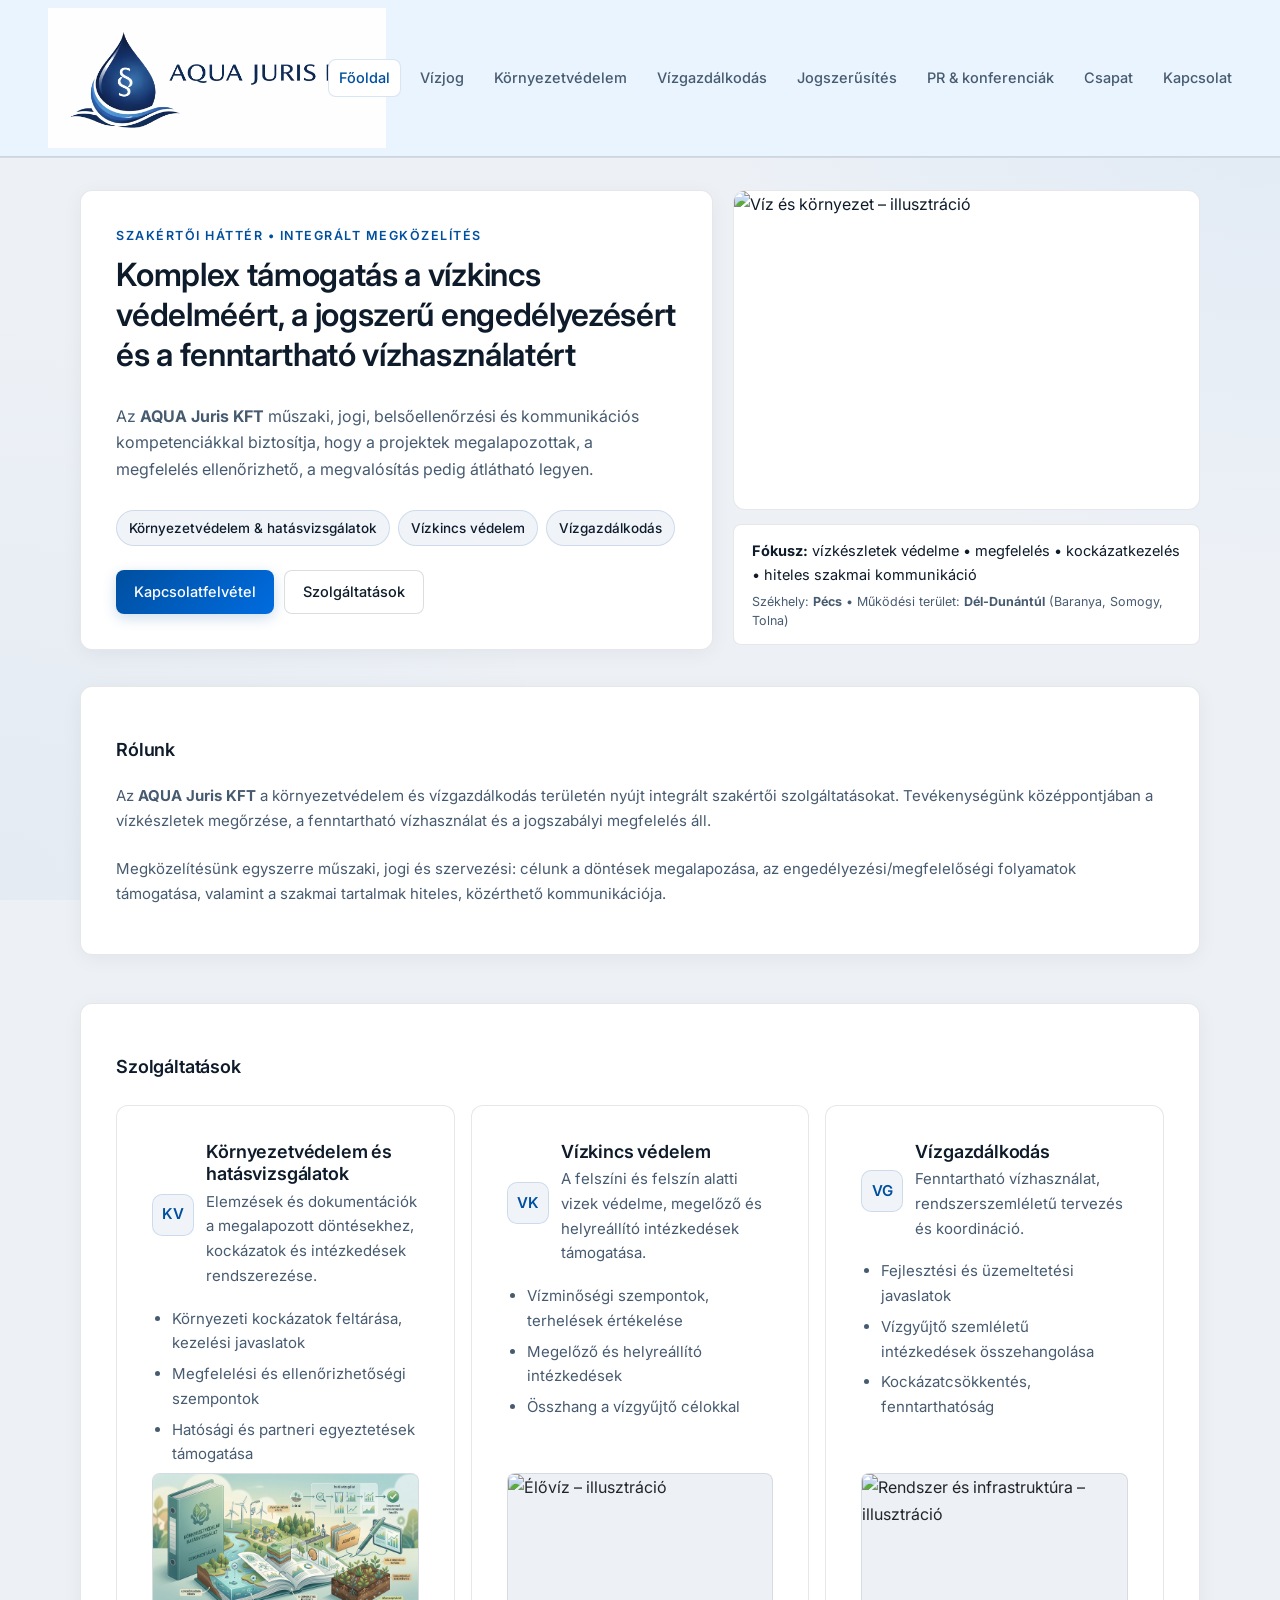
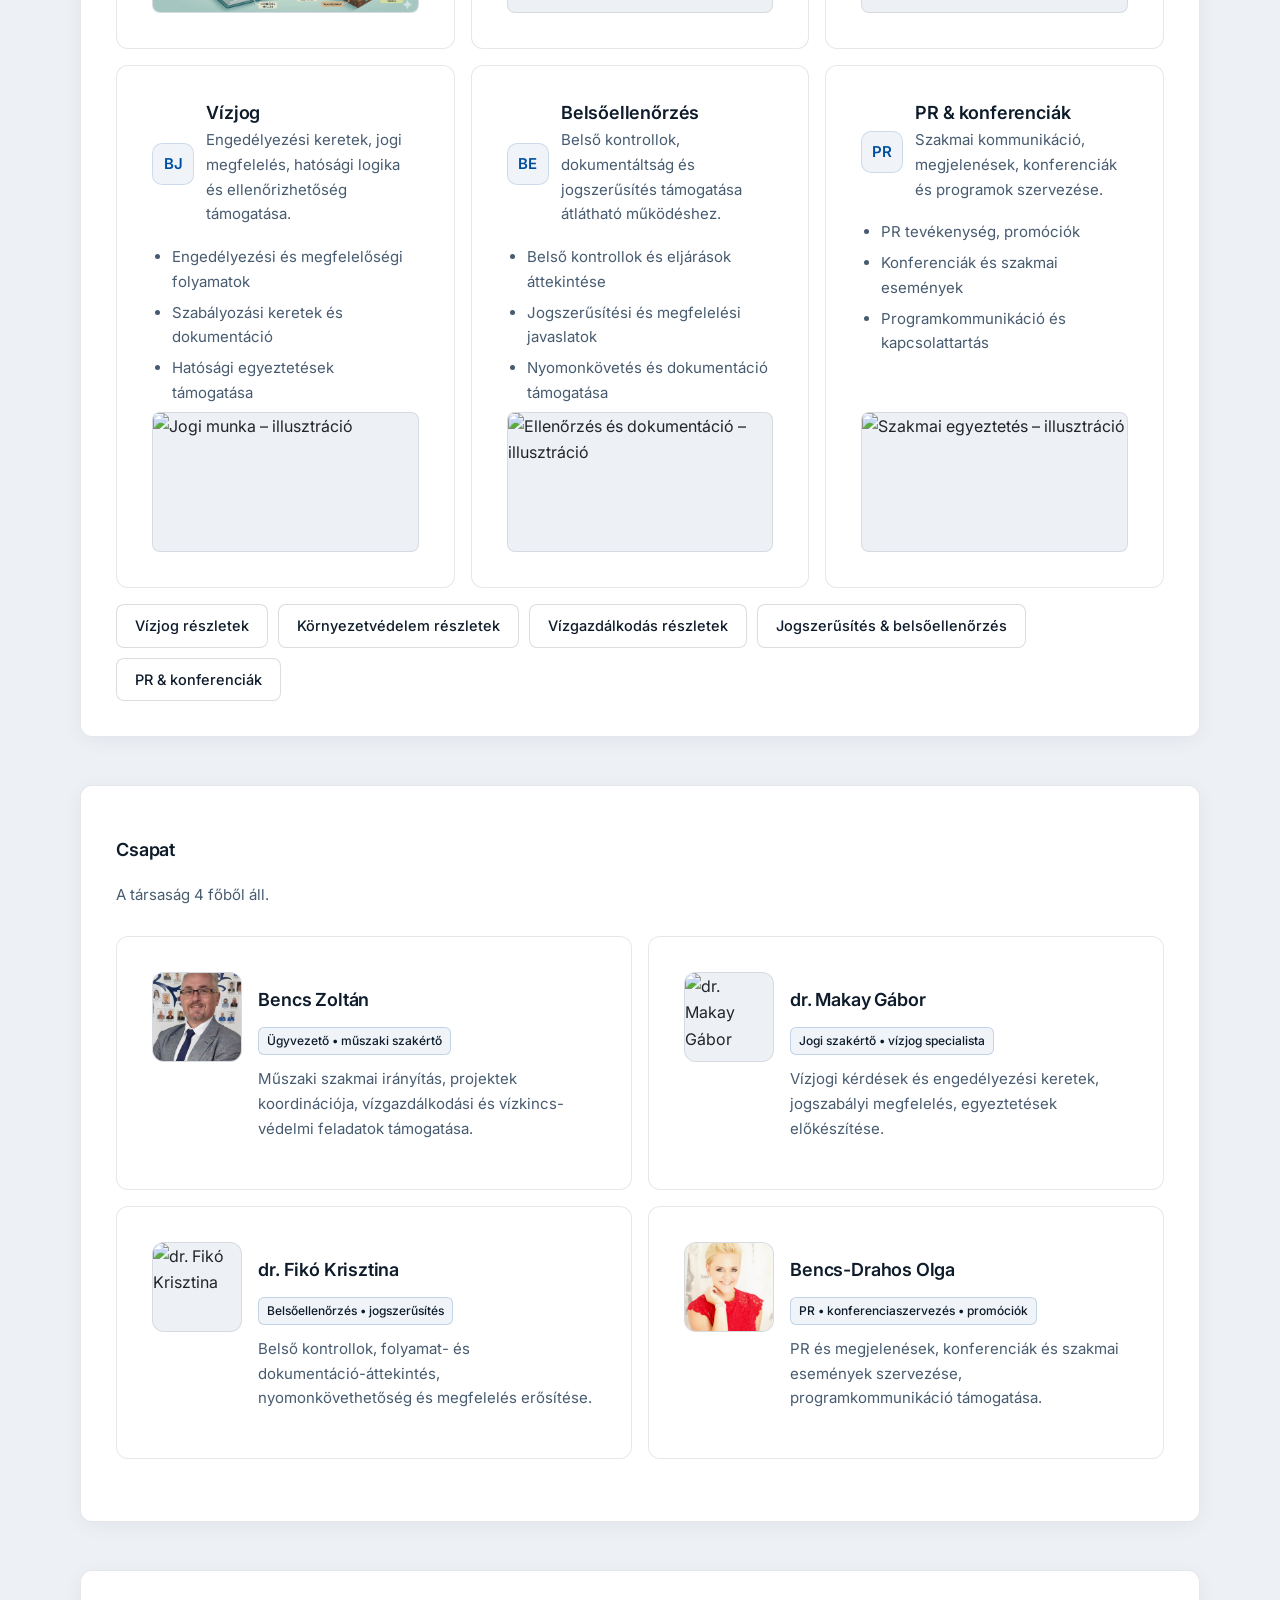
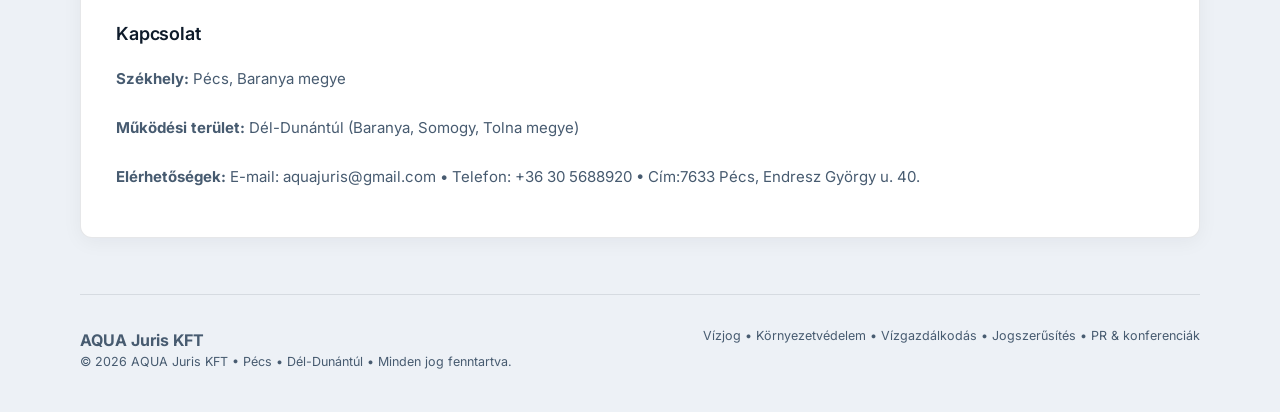
==== commit 19234c6a: "refactor: update doctype declaration and replace placeholder image with local asset" ====
--- a/index.html
+++ b/index.html
@@ -46,7 +46,14 @@
 
   <body>
     <header class="sticky-top">
-      <nav class="navbar navbar-expand-lg" aria-label="Fő navigáció">
+      <nav
+        class="navbar navbar-expand-lg"
+        style="
+          background: #eaf4ff;
+          border-bottom: 1px solid rgba(11, 30, 53, 0.14);
+          backdrop-filter: blur(6px);
+        "
+      >
         <div class="container-fluid px-4 px-lg-5">
           <a
             class="navbar-brand brand d-flex align-items-center gap-3 m-0 p-0"
@@ -98,7 +105,7 @@
       </nav>
     </header>
 
-    <main class="wrap" aria-label="Fő tartalom">
+    <main class="wrap">
       <section class="hero">
         <div class="heroGrid">
           <div class="card">
@@ -152,13 +159,9 @@
         </div>
       </section>
 
-      <section
-        id="rolunk"
-        class="anchorOffset"
-        aria-labelledby="heading-rolunk"
-      >
+      <section id="rolunk" class="anchorOffset">
         <div class="card">
-          <h3 id="heading-rolunk">Rólunk</h3>
+          <h3>Rólunk</h3>
           <p>
             Az <strong>AQUA Juris KFT</strong> a környezetvédelem és
             vízgazdálkodás területén nyújt integrált szakértői szolgáltatásokat.
@@ -174,13 +177,9 @@
         </div>
       </section>
 
-      <section
-        id="szolgaltatasok"
-        class="anchorOffset"
-        aria-labelledby="heading-szolgaltatasok"
-      >
+      <section id="szolgaltatasok" class="anchorOffset">
         <div class="card">
-          <h3 id="heading-szolgaltatasok">Szolgáltatások</h3>
+          <h3>Szolgáltatások</h3>
 
           <div class="cards">
             <div class="card flat anchorOffset" id="kv">
@@ -345,13 +344,9 @@
         </div>
       </section>
 
-      <section
-        id="csapat"
-        class="anchorOffset"
-        aria-labelledby="heading-csapat"
-      >
+      <section id="csapat" class="anchorOffset">
         <div class="card">
-          <h3 id="heading-csapat">Csapat</h3>
+          <h3>Csapat</h3>
           <p>A társaság 4 főből áll.</p>
 
           <div class="team">
@@ -424,13 +419,9 @@
         </div>
       </section>
 
-      <section
-        id="kapcsolat"
-        class="anchorOffset"
-        aria-labelledby="heading-kapcsolat"
-      >
+      <section id="kapcsolat" class="anchorOffset">
         <div class="card">
-          <h3 id="heading-kapcsolat">Kapcsolat</h3>
+          <h3>Kapcsolat</h3>
           <p><strong>Székhely:</strong> Pécs, Baranya megye</p>
           <p>
             <strong>Működési terület:</strong> Dél-Dunántúl (Baranya, Somogy,
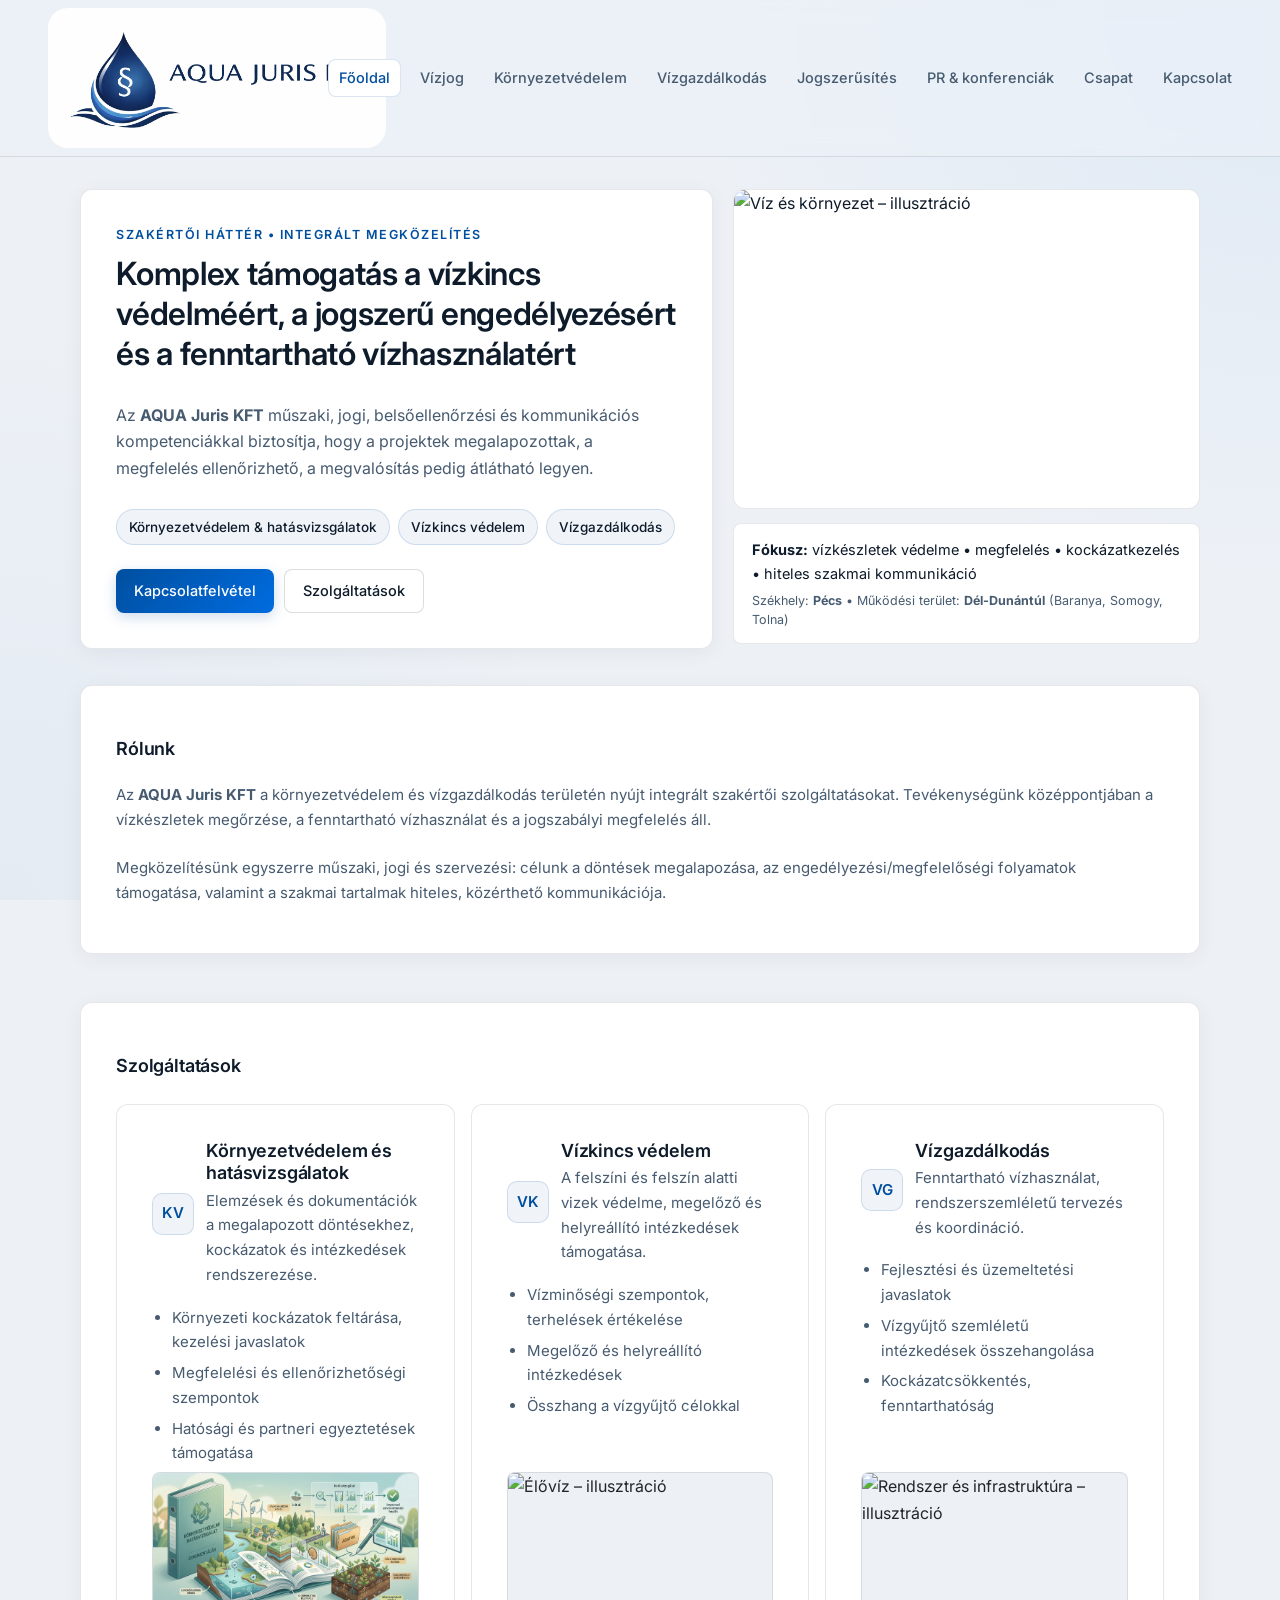
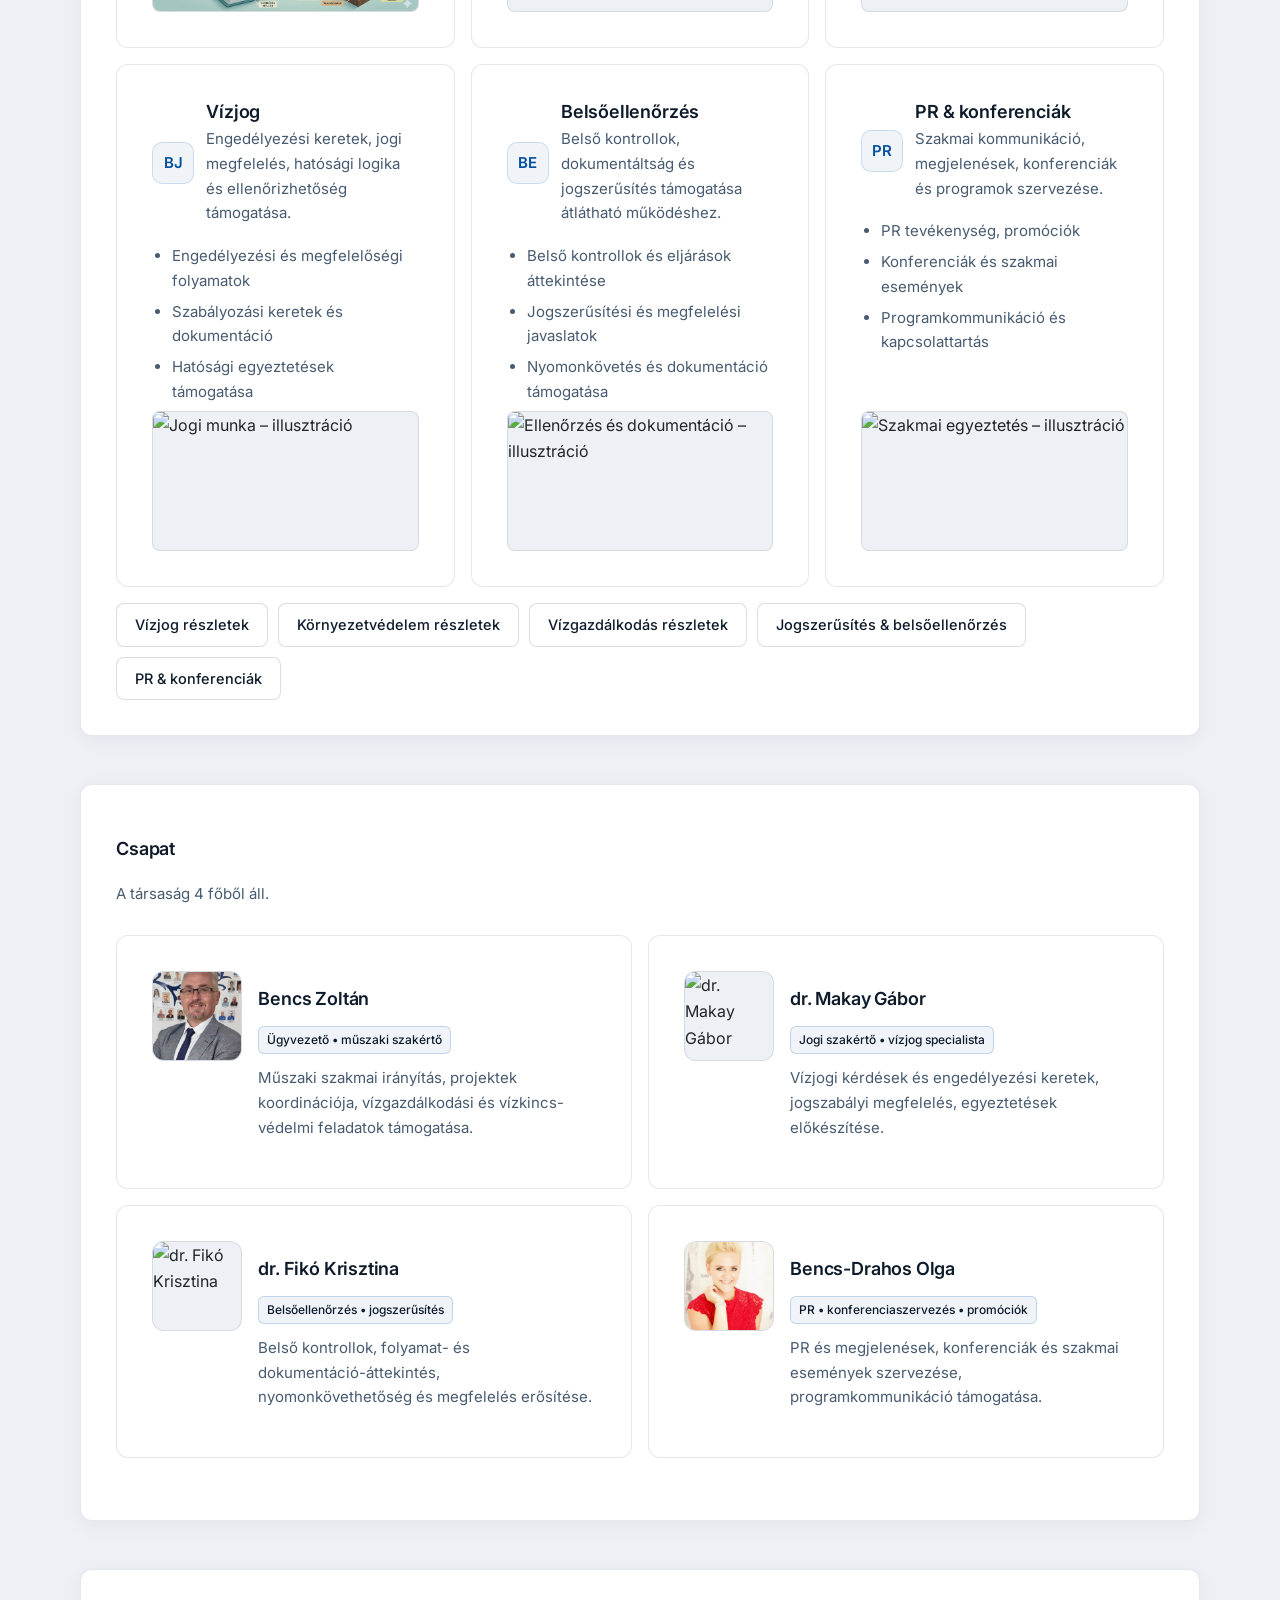
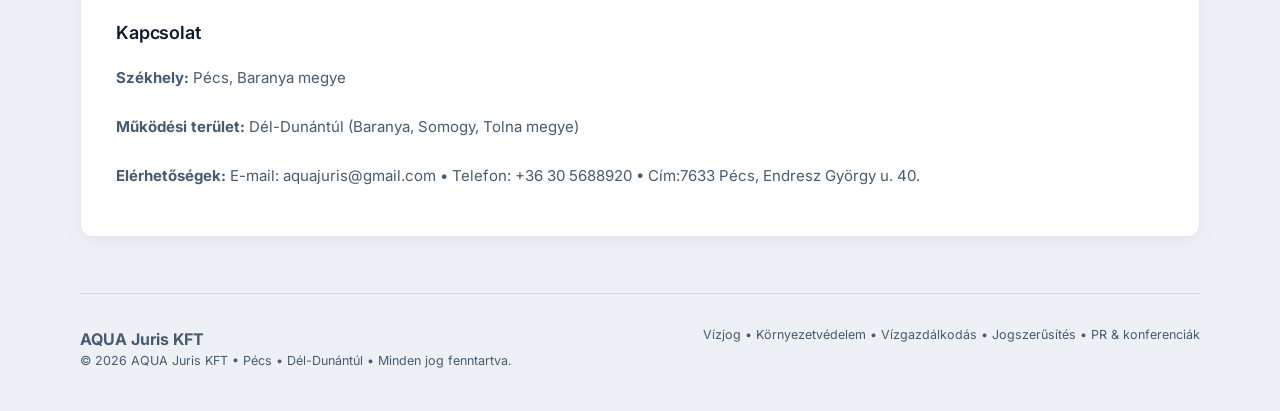
==== commit fd8bdd1a: "Merge pull request #1 from bencsbalazs/modern-design 1 IModern design" ====
--- a/index.html
+++ b/index.html
@@ -46,14 +46,7 @@
 
   <body>
     <header class="sticky-top">
-      <nav
-        class="navbar navbar-expand-lg"
-        style="
-          background: #eaf4ff;
-          border-bottom: 1px solid rgba(11, 30, 53, 0.14);
-          backdrop-filter: blur(6px);
-        "
-      >
+      <nav class="navbar navbar-expand-lg" aria-label="Fő navigáció">
         <div class="container-fluid px-4 px-lg-5">
           <a
             class="navbar-brand brand d-flex align-items-center gap-3 m-0 p-0"
@@ -105,7 +98,7 @@
       </nav>
     </header>
 
-    <main class="wrap">
+    <main class="wrap" aria-label="Fő tartalom">
       <section class="hero">
         <div class="heroGrid">
           <div class="card">
@@ -159,9 +152,13 @@
         </div>
       </section>
 
-      <section id="rolunk" class="anchorOffset">
+      <section
+        id="rolunk"
+        class="anchorOffset"
+        aria-labelledby="heading-rolunk"
+      >
         <div class="card">
-          <h3>Rólunk</h3>
+          <h3 id="heading-rolunk">Rólunk</h3>
           <p>
             Az <strong>AQUA Juris KFT</strong> a környezetvédelem és
             vízgazdálkodás területén nyújt integrált szakértői szolgáltatásokat.
@@ -177,9 +174,13 @@
         </div>
       </section>
 
-      <section id="szolgaltatasok" class="anchorOffset">
+      <section
+        id="szolgaltatasok"
+        class="anchorOffset"
+        aria-labelledby="heading-szolgaltatasok"
+      >
         <div class="card">
-          <h3>Szolgáltatások</h3>
+          <h3 id="heading-szolgaltatasok">Szolgáltatások</h3>
 
           <div class="cards">
             <div class="card flat anchorOffset" id="kv">
@@ -344,9 +345,13 @@
         </div>
       </section>
 
-      <section id="csapat" class="anchorOffset">
+      <section
+        id="csapat"
+        class="anchorOffset"
+        aria-labelledby="heading-csapat"
+      >
         <div class="card">
-          <h3>Csapat</h3>
+          <h3 id="heading-csapat">Csapat</h3>
           <p>A társaság 4 főből áll.</p>
 
           <div class="team">
@@ -419,9 +424,13 @@
         </div>
       </section>
 
-      <section id="kapcsolat" class="anchorOffset">
+      <section
+        id="kapcsolat"
+        class="anchorOffset"
+        aria-labelledby="heading-kapcsolat"
+      >
         <div class="card">
-          <h3>Kapcsolat</h3>
+          <h3 id="heading-kapcsolat">Kapcsolat</h3>
           <p><strong>Székhely:</strong> Pécs, Baranya megye</p>
           <p>
             <strong>Működési terület:</strong> Dél-Dunántúl (Baranya, Somogy,
--- a/style.css
+++ b/style.css
@@ -17,9 +17,13 @@
   --font-body: 'Inter', system-ui, -apple-system, sans-serif;
 }
 
-* { box-sizing: border-box; }
-
-html { scroll-behavior: smooth; }
+* {
+  box-sizing: border-box;
+}
+
+html {
+  scroll-behavior: smooth;
+}
 
 body {
   margin: 0;
@@ -27,7 +31,7 @@
   color: var(--text);
   line-height: 1.65;
   background: var(--bg);
-  background-image: 
+  background-image:
     radial-gradient(circle at 100% 0%, rgba(0, 108, 224, 0.06) 0%, transparent 600px),
     radial-gradient(circle at 0% 100%, rgba(0, 79, 159, 0.04) 0%, transparent 600px);
   background-attachment: fixed;
@@ -72,11 +76,12 @@
 }
 
 .brand img {
-  height: 180px;
+  height: 16em;
   width: auto;
   object-fit: contain;
   display: block;
   transition: height 0.3s ease;
+  border-radius: 1em;
 }
 
 section {
@@ -92,7 +97,7 @@
   transition: box-shadow 0.2s ease, border-color 0.2s ease;
 }
 
-main > .card {
+main>.card {
   margin: 16px 0;
 }
 
@@ -122,7 +127,9 @@
   display: inline-block;
 }
 
-h2, h3, h4 {
+h2,
+h3,
+h4 {
   font-family: var(--font-heading);
   color: var(--text);
   font-weight: 600;
@@ -258,7 +265,7 @@
   background: var(--card);
 }
 
-main > .photo {
+main>.photo {
   height: 360px;
   margin: 16px 0;
 }
@@ -287,7 +294,7 @@
   margin-top: 16px;
 }
 
-.cards > .card {
+.cards>.card {
   display: flex;
   flex-direction: column;
 }
@@ -418,16 +425,16 @@
   .brand img {
     height: 120px;
   }
-  
+
   .footGrid {
     grid-template-columns: 1fr;
     text-align: left;
   }
-  
+
   .footGrid .small[style*="text-align: right"] {
     text-align: left !important;
   }
-  
+
   .team {
     grid-template-columns: 1fr;
   }
@@ -440,6 +447,7 @@
   scrollbar-width: none;
   -ms-overflow-style: none;
 }
+
 .navbar-nav::-webkit-scrollbar {
   display: none;
 }
@@ -447,7 +455,8 @@
 .custom-pill {
   white-space: nowrap;
   color: var(--muted) !important;
-  padding: 6px 10px !important; /* Smaller padding to prevent wrapping */
+  padding: 6px 10px !important;
+  /* Smaller padding to prevent wrapping */
   border-radius: var(--radius-sm) !important;
   border: 1px solid transparent !important;
   background: transparent !important;
@@ -467,7 +476,7 @@
   background: var(--card) !important;
   color: var(--accent) !important;
   border-color: rgba(0, 79, 159, 0.15) !important;
-  box-shadow: 0 1px 3px rgba(0,0,0,0.02);
+  box-shadow: 0 1px 3px rgba(0, 0, 0, 0.02);
 }
 
 .navbar {
@@ -483,7 +492,8 @@
 
 @media (min-width: 992px) {
   .navbar-brand img {
-    height: 140px; /* Kept slightly larger but not oversized */
+    height: 140px;
+    /* Kept slightly larger but not oversized */
   }
 }
 
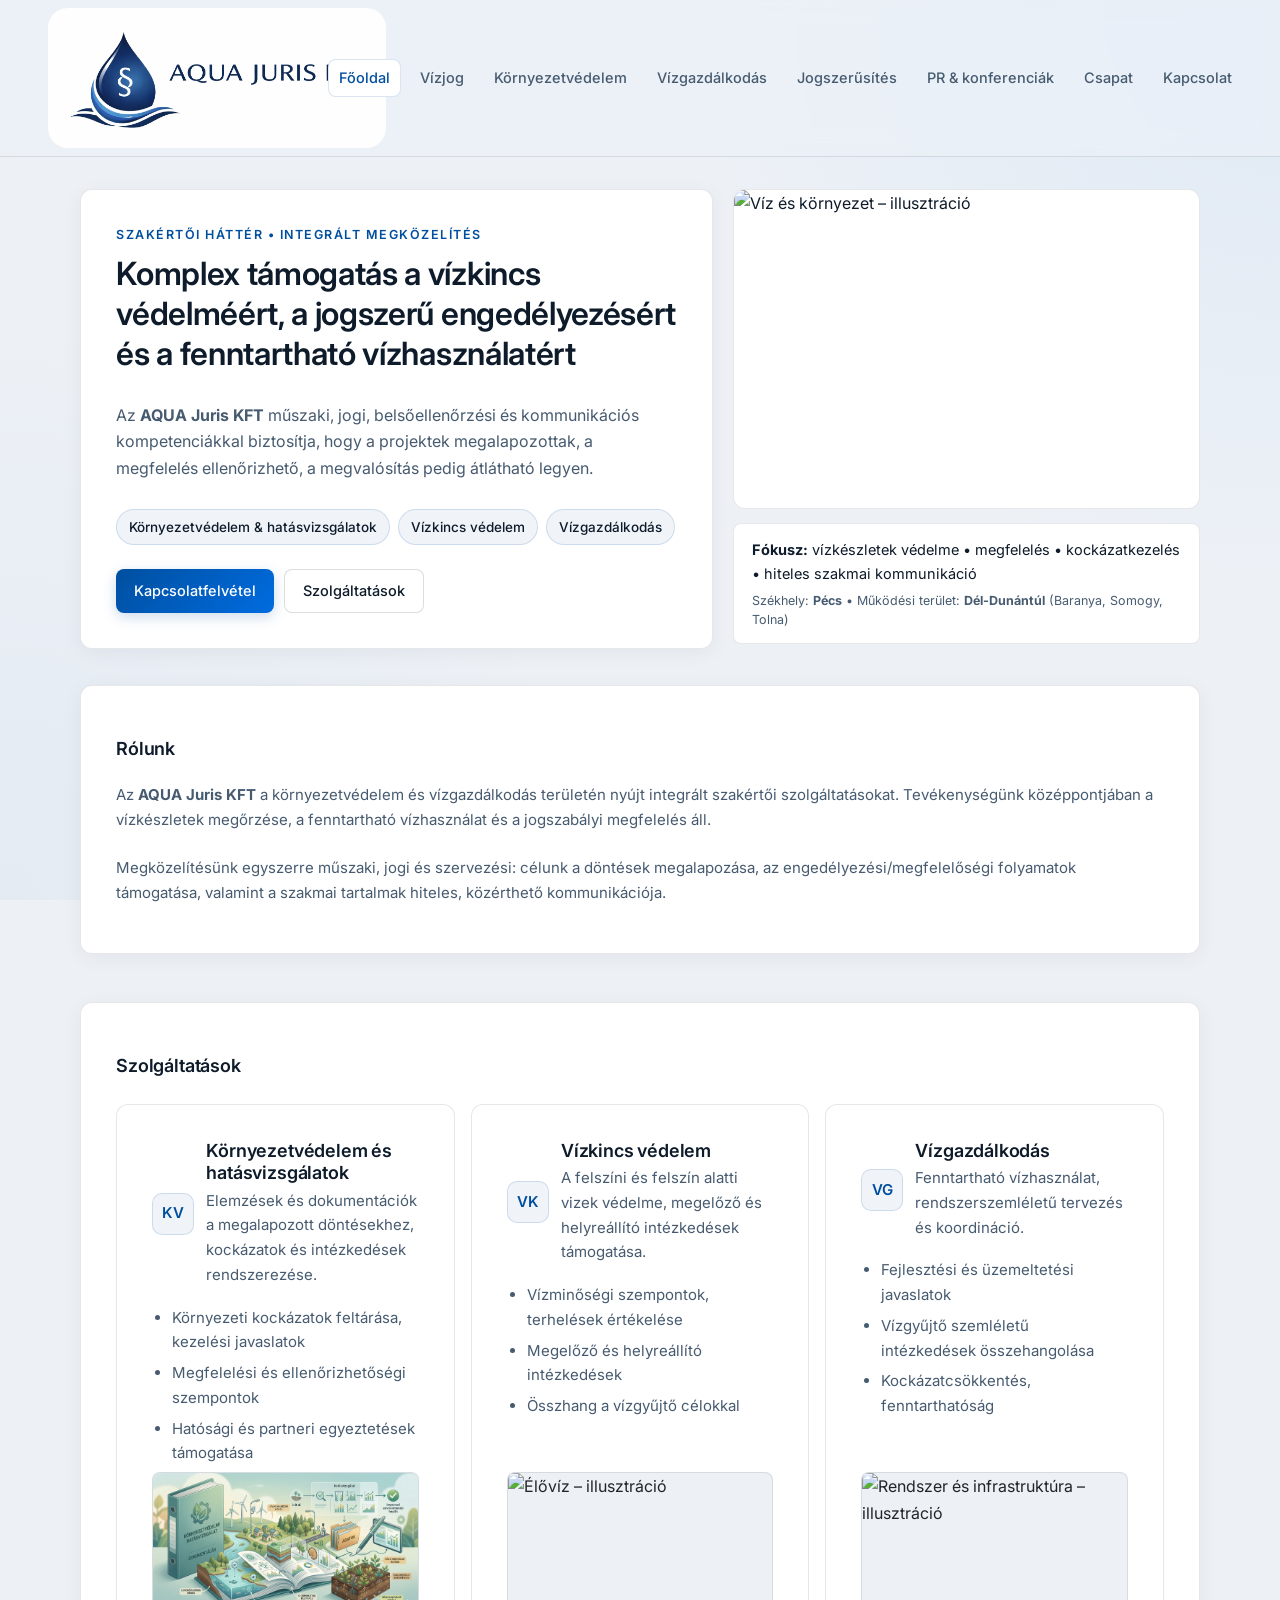
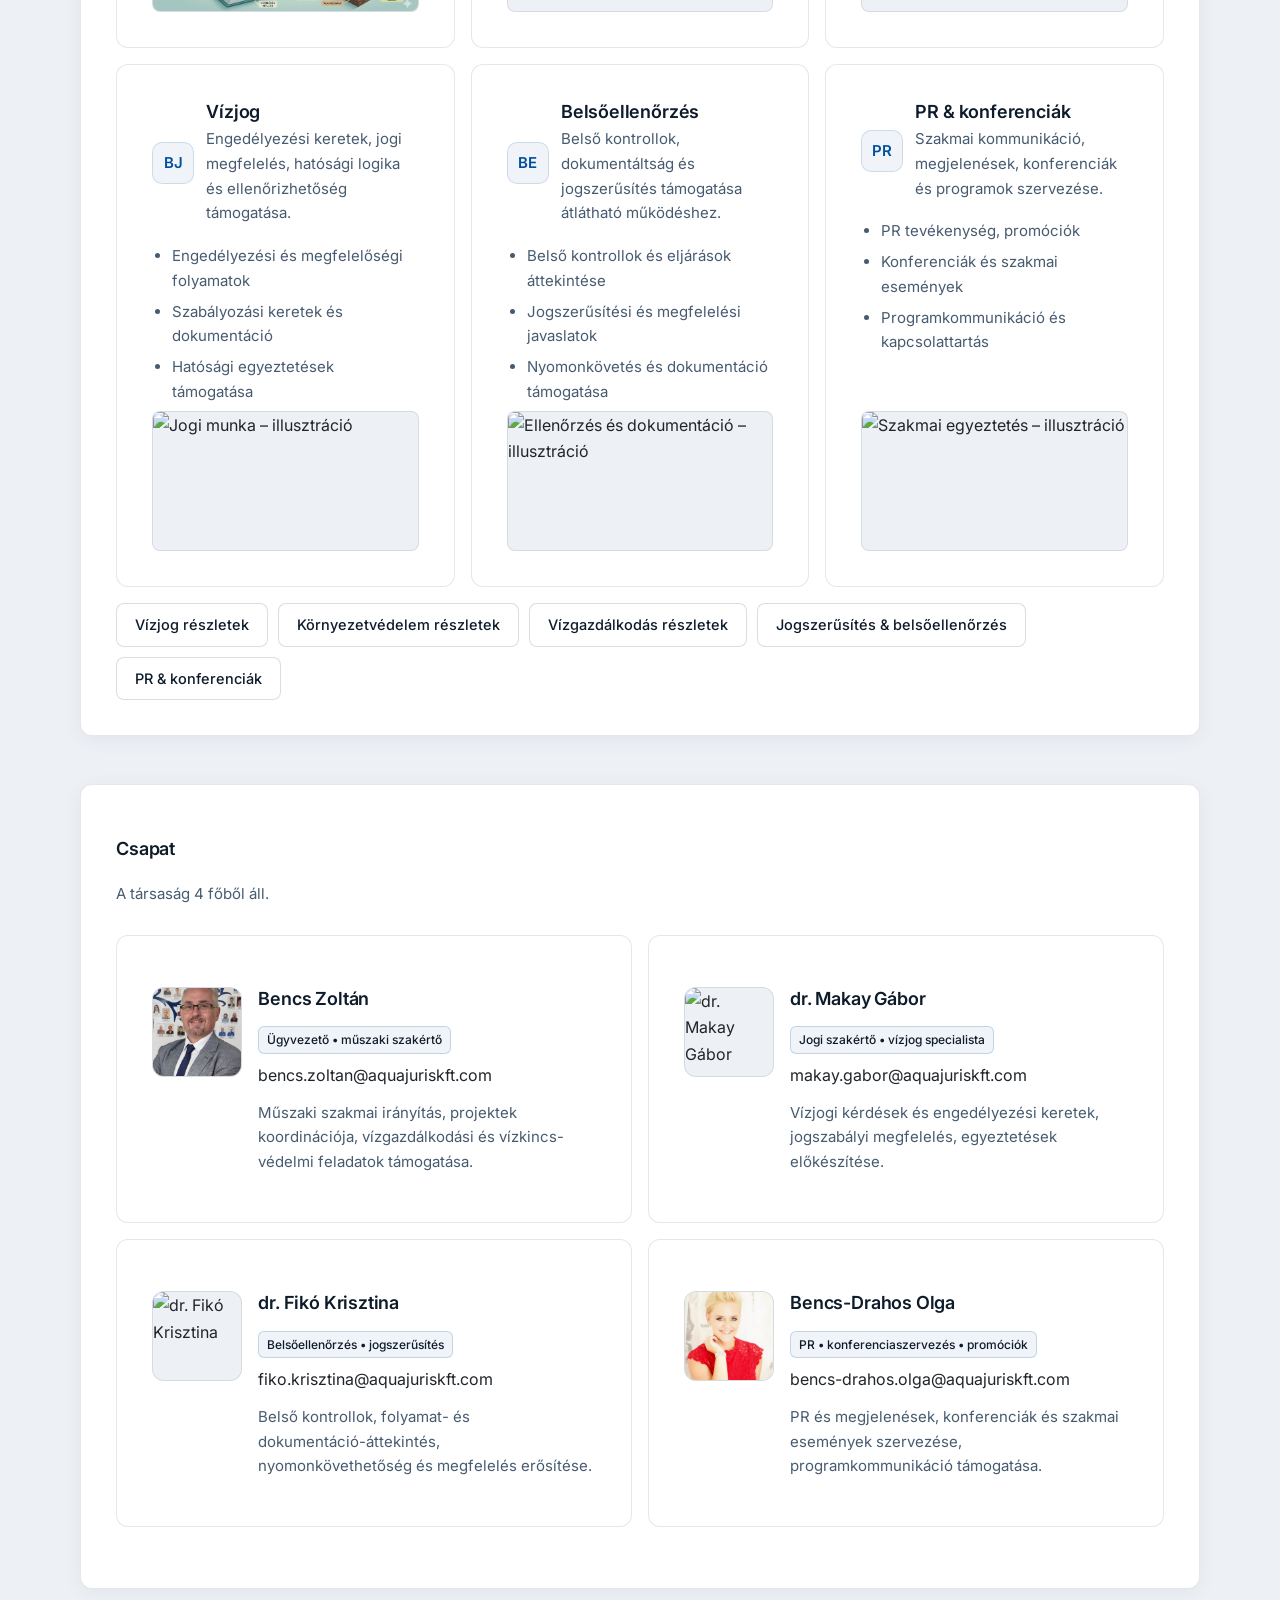
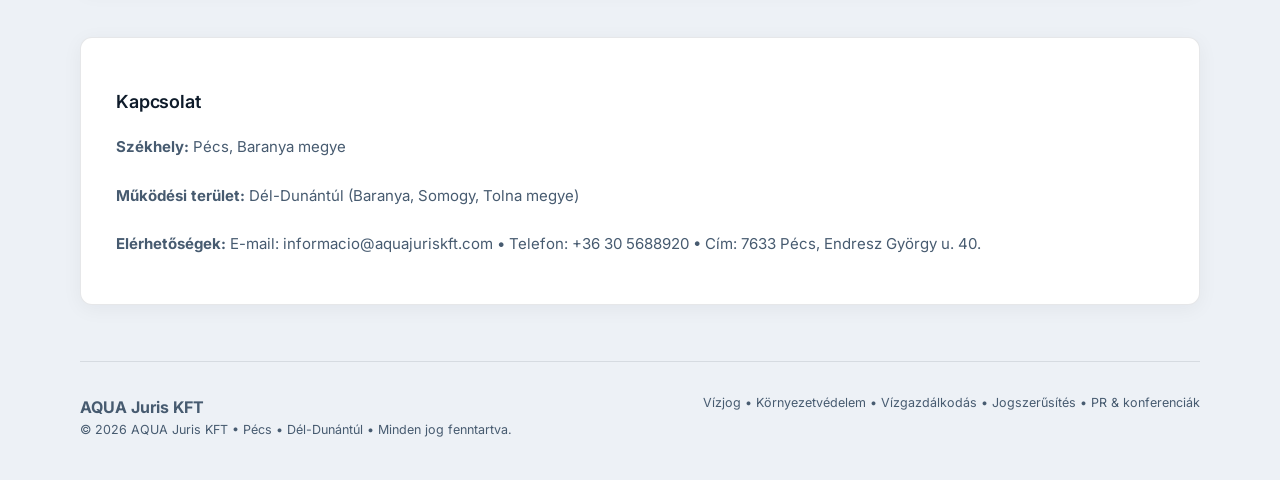
==== commit 98f67f8d: "Email adresses" ====
--- a/index.html
+++ b/index.html
@@ -363,6 +363,11 @@
                 <div>
                   <h3>Bencs Zoltán</h3>
                   <div class="tag">Ügyvezető • műszaki szakértő</div>
+                  <a
+                    class="mt-2 d-block text-italic"
+                    href="mailto:bencs.zoltan@aquajuriskft.com"
+                    >bencs.zoltan@aquajuriskft.com</a
+                  >
                   <p>
                     Műszaki szakmai irányítás, projektek koordinációja,
                     vízgazdálkodási és vízkincs-védelmi feladatok támogatása.
@@ -379,6 +384,11 @@
                 <div>
                   <h3>dr. Makay Gábor</h3>
                   <div class="tag">Jogi szakértő • vízjog specialista</div>
+                  <a
+                    class="mt-2 d-block text-italic"
+                    href="mailto:makay.gabor@aquajuriskft.com"
+                    >makay.gabor@aquajuriskft.com</a
+                  >
                   <p>
                     Vízjogi kérdések és engedélyezési keretek, jogszabályi
                     megfelelés, egyeztetések előkészítése.
@@ -395,6 +405,11 @@
                 <div>
                   <h3>dr. Fikó Krisztina</h3>
                   <div class="tag">Belsőellenőrzés • jogszerűsítés</div>
+                  <a
+                    class="mt-2 d-block text-italic"
+                    href="mailto:fiko.krisztina@aquajuriskft.com"
+                    >fiko.krisztina@aquajuriskft.com</a
+                  >
                   <p>
                     Belső kontrollok, folyamat- és dokumentáció-áttekintés,
                     nyomonkövethetőség és megfelelés erősítése.
@@ -411,6 +426,11 @@
                 <div>
                   <h3>Bencs-Drahos Olga</h3>
                   <div class="tag">PR • konferenciaszervezés • promóciók</div>
+                  <a
+                    class="mt-2 d-block text-italic"
+                    href="mailto:bencs-drahos.olga@aquajuriskft.com"
+                    >bencs-drahos.olga@aquajuriskft.com</a
+                  >
                   <p>
                     PR és megjelenések, konferenciák és szakmai események
                     szervezése, programkommunikáció támogatása.
@@ -439,8 +459,10 @@
 
           <p>
             <strong>Elérhetőségek:</strong> E-mail:
-            <a href="mailto:aquajuris@gmail.com">aquajuris@gmail.com</a> •
-            Telefon: <a href="tel:+36305688920">+36 30 5688920</a> • Cím:7633
+            <a href="mailto:informacio@aquajuriskft.com"
+              >informacio@aquajuriskft.com</a
+            >
+            • Telefon: <a href="tel:+36305688920">+36 30 5688920</a> • Cím: 7633
             Pécs, Endresz György u. 40.
           </p>
         </div>
--- a/style.css
+++ b/style.css
@@ -367,6 +367,7 @@
 .avatar {
   width: 90px;
   height: 90px;
+  margin-top: 16px;
   border-radius: 12px;
   border: 1px solid var(--line);
   background: var(--bg);
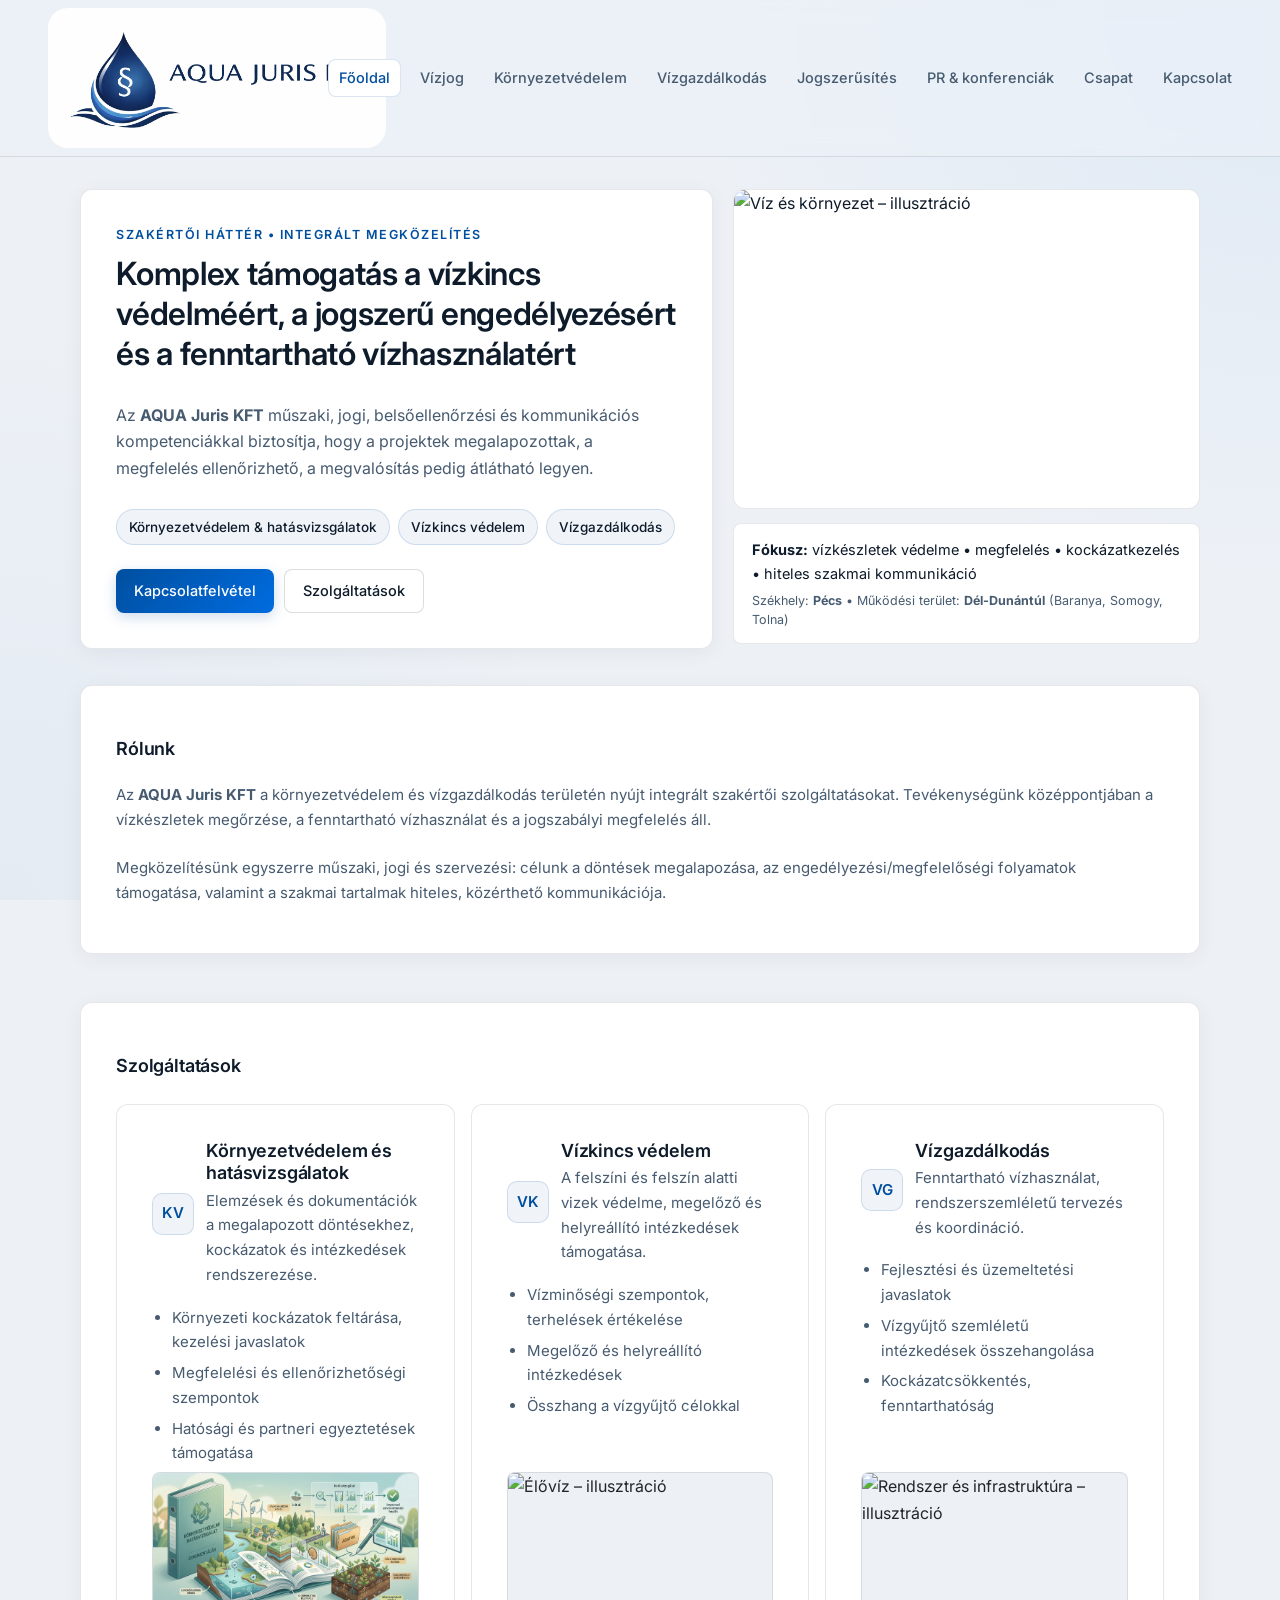
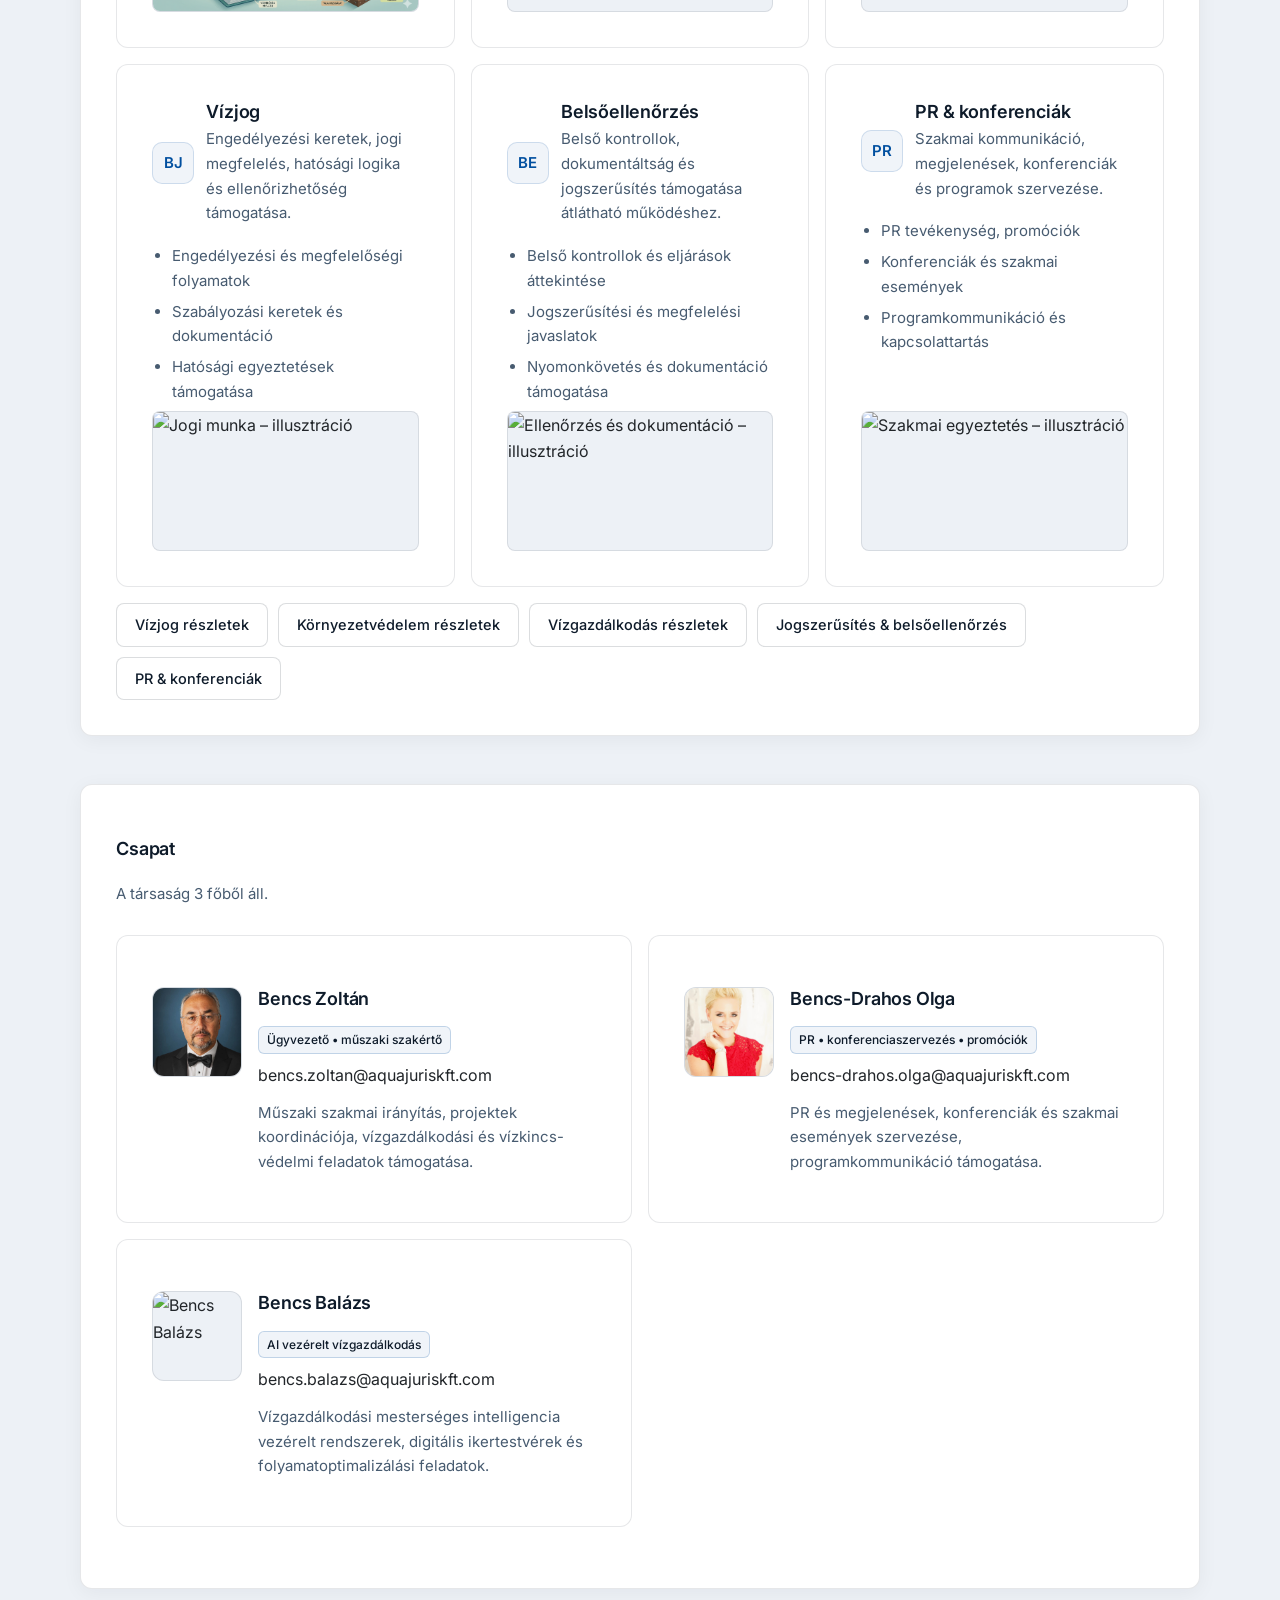
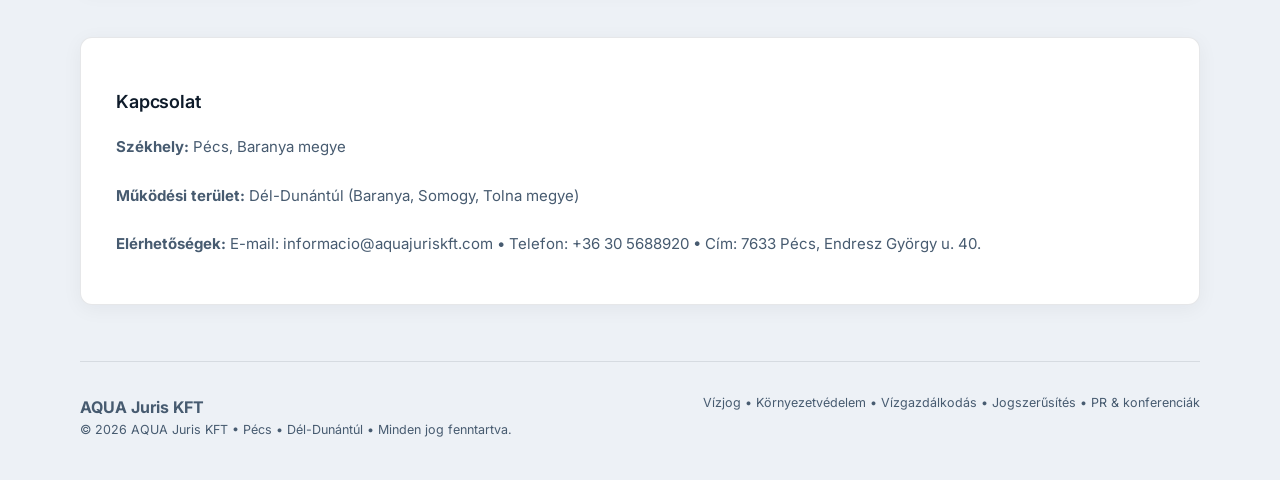
==== commit 29c9c0c3: "feat: update team section with new portrait images and responsive layout adjustments" ====
--- a/index.html
+++ b/index.html
@@ -1,20 +1,19 @@
 <!doctype html>
 <html lang="hu">
-  <head>
-    <meta charset="utf-8" />
-    <meta name="viewport" content="width=device-width, initial-scale=1" />
-    <title>
-      AQUA Juris KFT – Környezetvédelem • Vízgazdálkodás • Vízjog | Pécs •
-      Dél-Dunántúl
-    </title>
-    <meta
-      name="description"
-      content="AQUA Juris KFT – környezetvédelem és hatásvizsgálatok, vízkincs védelem, vízgazdálkodás, vízjog, belsőellenőrzés, PR és konferenciák. Pécs és Dél-Dunántúl (Baranya, Somogy, Tolna)."
-    />
-    <meta name="theme-color" content="#EAF4FF" />
-
-    <!-- Strukturált adat (Google) -->
-    <script type="application/ld+json">
+
+<head>
+  <meta charset="utf-8" />
+  <meta name="viewport" content="width=device-width, initial-scale=1" />
+  <title>
+    AQUA Juris KFT – Környezetvédelem • Vízgazdálkodás • Vízjog | Pécs •
+    Dél-Dunántúl
+  </title>
+  <meta name="description"
+    content="AQUA Juris KFT – környezetvédelem és hatásvizsgálatok, vízkincs védelem, vízgazdálkodás, vízjog, belsőellenőrzés, PR és konferenciák. Pécs és Dél-Dunántúl (Baranya, Somogy, Tolna)." />
+  <meta name="theme-color" content="#EAF4FF" />
+
+  <!-- Strukturált adat (Google) -->
+  <script type="application/ld+json">
       {
         "@context": "https://schema.org",
         "@type": "ProfessionalService",
@@ -37,458 +36,356 @@
       }
     </script>
 
-    <link
-      href="https://cdn.jsdelivr.net/npm/bootstrap@5.3.3/dist/css/bootstrap.min.css"
-      rel="stylesheet"
-    />
-    <link rel="stylesheet" href="style.css" />
-  </head>
-
-  <body>
-    <header class="sticky-top">
-      <nav class="navbar navbar-expand-lg" aria-label="Fő navigáció">
-        <div class="container-fluid px-4 px-lg-5">
-          <a
-            class="navbar-brand brand d-flex align-items-center gap-3 m-0 p-0"
-            href="index.html"
-          >
-            <img alt="AQUA Juris KFT logó" src="img/logo.png" />
-          </a>
-          <button
-            class="navbar-toggler border-0"
-            type="button"
-            data-bs-toggle="collapse"
-            data-bs-target="#mainNav"
-            aria-controls="mainNav"
-            aria-expanded="false"
-            aria-label="Toggle navigation"
-          >
-            <span class="navbar-toggler-icon"></span>
-          </button>
-          <div
-            class="collapse navbar-collapse justify-content-end mt-3 mt-lg-0"
-            id="mainNav"
-          >
-            <div class="navbar-nav gap-2 flex-wrap justify-content-end">
-              <a class="nav-link custom-pill active" href="index.html"
-                >Főoldal</a
-              >
-              <a class="nav-link custom-pill" href="vizjog.html">Vízjog</a>
-              <a class="nav-link custom-pill" href="kornyezetvedelem.html"
-                >Környezetvédelem</a
-              >
-              <a class="nav-link custom-pill" href="vizgazdalkodas.html"
-                >Vízgazdálkodás</a
-              >
-              <a class="nav-link custom-pill" href="jogszerusites.html"
-                >Jogszerűsítés</a
-              >
-              <a class="nav-link custom-pill" href="pr-konferenciak.html"
-                >PR &amp; konferenciák</a
-              >
-              <a class="nav-link custom-pill" href="index.html#csapat"
-                >Csapat</a
-              >
-              <a class="nav-link custom-pill" href="index.html#kapcsolat"
-                >Kapcsolat</a
-              >
-            </div>
-          </div>
-        </div>
-      </nav>
-    </header>
-
-    <main class="wrap" aria-label="Fő tartalom">
-      <section class="hero">
-        <div class="heroGrid">
-          <div class="card">
-            <div class="kicker">Szakértői háttér • integrált megközelítés</div>
-            <h2>
-              Komplex támogatás a vízkincs védelméért, a jogszerű
-              engedélyezésért és a fenntartható vízhasználatért
-            </h2>
-            <p class="heroLead">
-              Az <strong>AQUA Juris KFT</strong> műszaki, jogi, belsőellenőrzési
-              és kommunikációs kompetenciákkal biztosítja, hogy a projektek
-              megalapozottak, a megfelelés ellenőrizhető, a megvalósítás pedig
-              átlátható legyen.
-            </p>
-
-            <div class="pillRow">
-              <a class="pill" href="#kv"
-                >Környezetvédelem &amp; hatásvizsgálatok</a
-              >
-              <a class="pill" href="#vk">Vízkincs védelem</a>
-              <a class="pill" href="#vg">Vízgazdálkodás</a>
-              <a class="pill" href="#vj">Vízjog</a>
-              <a class="pill" href="#be">Belsőellenőrzés</a>
-              <a class="pill" href="#pr">PR &amp; konferenciák</a>
-            </div>
-
-            <div class="btnRow">
-              <a class="btn primary" href="index.html#kapcsolat"
-                >Kapcsolatfelvétel</a
-              >
-              <a class="btn" href="#szolgaltatasok">Szolgáltatások</a>
-            </div>
-          </div>
-
-          <div>
-            <div class="photo">
-              <img
-                src="https://images.unsplash.com/photo-1559827260-dc66d52bef19?auto=format&fit=crop&w=1600&q=80"
-                alt="Víz és környezet – illusztráció"
-              />
-            </div>
-            <div class="photoBadge">
-              <strong>Fókusz:</strong> vízkészletek védelme • megfelelés •
-              kockázatkezelés • hiteles szakmai kommunikáció
-              <div class="small" style="margin-top: 6px">
-                Székhely: <strong>Pécs</strong> • Működési terület:
-                <strong>Dél-Dunántúl</strong> (Baranya, Somogy, Tolna)
-              </div>
-            </div>
-          </div>
-        </div>
-      </section>
-
-      <section
-        id="rolunk"
-        class="anchorOffset"
-        aria-labelledby="heading-rolunk"
-      >
+  <link href="https://cdn.jsdelivr.net/npm/bootstrap@5.3.3/dist/css/bootstrap.min.css" rel="stylesheet" />
+  <link rel="stylesheet" href="style.css" />
+</head>
+
+<body>
+  <header class="sticky-top">
+    <nav class="navbar navbar-expand-lg" aria-label="Fő navigáció">
+      <div class="container-fluid px-4 px-lg-5">
+        <a class="navbar-brand brand d-flex align-items-center gap-3 m-0 p-0" href="index.html">
+          <img alt="AQUA Juris KFT logó" src="img/logo.png" />
+        </a>
+        <button class="navbar-toggler border-0" type="button" data-bs-toggle="collapse" data-bs-target="#mainNav"
+          aria-controls="mainNav" aria-expanded="false" aria-label="Toggle navigation">
+          <span class="navbar-toggler-icon"></span>
+        </button>
+        <div class="collapse navbar-collapse justify-content-end mt-3 mt-lg-0" id="mainNav">
+          <div class="navbar-nav gap-2 flex-wrap justify-content-end">
+            <a class="nav-link custom-pill active" href="index.html">Főoldal</a>
+            <a class="nav-link custom-pill" href="vizjog.html">Vízjog</a>
+            <a class="nav-link custom-pill" href="kornyezetvedelem.html">Környezetvédelem</a>
+            <a class="nav-link custom-pill" href="vizgazdalkodas.html">Vízgazdálkodás</a>
+            <a class="nav-link custom-pill" href="jogszerusites.html">Jogszerűsítés</a>
+            <a class="nav-link custom-pill" href="pr-konferenciak.html">PR &amp; konferenciák</a>
+            <a class="nav-link custom-pill" href="index.html#csapat">Csapat</a>
+            <a class="nav-link custom-pill" href="index.html#kapcsolat">Kapcsolat</a>
+          </div>
+        </div>
+      </div>
+    </nav>
+  </header>
+
+  <main class="wrap" aria-label="Fő tartalom">
+    <section class="hero">
+      <div class="heroGrid">
         <div class="card">
-          <h3 id="heading-rolunk">Rólunk</h3>
-          <p>
-            Az <strong>AQUA Juris KFT</strong> a környezetvédelem és
-            vízgazdálkodás területén nyújt integrált szakértői szolgáltatásokat.
-            Tevékenységünk középpontjában a vízkészletek megőrzése, a
-            fenntartható vízhasználat és a jogszabályi megfelelés áll.
+          <div class="kicker">Szakértői háttér • integrált megközelítés</div>
+          <h2>
+            Komplex támogatás a vízkincs védelméért, a jogszerű
+            engedélyezésért és a fenntartható vízhasználatért
+          </h2>
+          <p class="heroLead">
+            Az <strong>AQUA Juris KFT</strong> műszaki, jogi, belsőellenőrzési
+            és kommunikációs kompetenciákkal biztosítja, hogy a projektek
+            megalapozottak, a megfelelés ellenőrizhető, a megvalósítás pedig
+            átlátható legyen.
           </p>
-          <p>
-            Megközelítésünk egyszerre műszaki, jogi és szervezési: célunk a
-            döntések megalapozása, az engedélyezési/megfelelőségi folyamatok
-            támogatása, valamint a szakmai tartalmak hiteles, közérthető
-            kommunikációja.
-          </p>
-        </div>
-      </section>
-
-      <section
-        id="szolgaltatasok"
-        class="anchorOffset"
-        aria-labelledby="heading-szolgaltatasok"
-      >
-        <div class="card">
-          <h3 id="heading-szolgaltatasok">Szolgáltatások</h3>
-
-          <div class="cards">
-            <div class="card flat anchorOffset" id="kv">
-              <div class="serviceHead">
-                <div class="icon">KV</div>
-                <div>
-                  <h3>Környezetvédelem és hatásvizsgálatok</h3>
-                  <p>
-                    Elemzések és dokumentációk a megalapozott döntésekhez,
-                    kockázatok és intézkedések rendszerezése.
-                  </p>
-                </div>
-              </div>
-              <ul>
-                <li>Környezeti kockázatok feltárása, kezelési javaslatok</li>
-                <li>Megfelelési és ellenőrizhetőségi szempontok</li>
-                <li>Hatósági és partneri egyeztetések támogatása</li>
-              </ul>
-              <div class="miniPhoto">
-                <img
-                  src="img/kornyezetvedelem.png"
-                  alt="Mérés és dokumentálás – illusztráció"
-                />
-              </div>
-            </div>
-
-            <div class="card flat anchorOffset" id="vk">
-              <div class="serviceHead">
-                <div class="icon">VK</div>
-                <div>
-                  <h3>Vízkincs védelem</h3>
-                  <p>
-                    A felszíni és felszín alatti vizek védelme, megelőző és
-                    helyreállító intézkedések támogatása.
-                  </p>
-                </div>
-              </div>
-              <ul>
-                <li>Vízminőségi szempontok, terhelések értékelése</li>
-                <li>Megelőző és helyreállító intézkedések</li>
-                <li>Összhang a vízgyűjtő célokkal</li>
-              </ul>
-              <div class="miniPhoto">
-                <img
-                  src="https://images.unsplash.com/photo-1469474968028-56623f02e42e?auto=format&fit=crop&w=1600&q=80"
-                  alt="Élővíz – illusztráció"
-                />
-              </div>
-            </div>
-
-            <div class="card flat anchorOffset" id="vg">
-              <div class="serviceHead">
-                <div class="icon">VG</div>
-                <div>
-                  <h3>Vízgazdálkodás</h3>
-                  <p>
-                    Fenntartható vízhasználat, rendszerszemléletű tervezés és
-                    koordináció.
-                  </p>
-                </div>
-              </div>
-              <ul>
-                <li>Fejlesztési és üzemeltetési javaslatok</li>
-                <li>Vízgyűjtő szemléletű intézkedések összehangolása</li>
-                <li>Kockázatcsökkentés, fenntarthatóság</li>
-              </ul>
-              <div class="miniPhoto">
-                <img
-                  src="https://images.unsplash.com/photo-1509395176047-4a66953fd231?auto=format&fit=crop&w=1600&q=80"
-                  alt="Rendszer és infrastruktúra – illusztráció"
-                />
-              </div>
-            </div>
-
-            <div class="card flat anchorOffset" id="vj">
-              <div class="serviceHead">
-                <div class="icon">BJ</div>
-                <div>
-                  <h3>Vízjog</h3>
-                  <p>
-                    Engedélyezési keretek, jogi megfelelés, hatósági logika és
-                    ellenőrizhetőség támogatása.
-                  </p>
-                </div>
-              </div>
-              <ul>
-                <li>Engedélyezési és megfelelőségi folyamatok</li>
-                <li>Szabályozási keretek és dokumentáció</li>
-                <li>Hatósági egyeztetések támogatása</li>
-              </ul>
-              <div class="miniPhoto">
-                <img
-                  src="https://images.unsplash.com/photo-1453945619913-79ec89a82c51?auto=format&fit=crop&w=1600&q=80"
-                  alt="Jogi munka – illusztráció"
-                />
-              </div>
-            </div>
-
-            <div class="card flat anchorOffset" id="be">
-              <div class="serviceHead">
-                <div class="icon">BE</div>
-                <div>
-                  <h3>Belsőellenőrzés</h3>
-                  <p>
-                    Belső kontrollok, dokumentáltság és jogszerűsítés támogatása
-                    átlátható működéshez.
-                  </p>
-                </div>
-              </div>
-              <ul>
-                <li>Belső kontrollok és eljárások áttekintése</li>
-                <li>Jogszerűsítési és megfelelési javaslatok</li>
-                <li>Nyomonkövetés és dokumentáció támogatása</li>
-              </ul>
-              <div class="miniPhoto">
-                <img
-                  src="https://images.unsplash.com/photo-1520607162513-77705c0f0d4a?auto=format&fit=crop&w=1600&q=80"
-                  alt="Ellenőrzés és dokumentáció – illusztráció"
-                />
-              </div>
-            </div>
-
-            <div class="card flat anchorOffset" id="pr">
-              <div class="serviceHead">
-                <div class="icon">PR</div>
-                <div>
-                  <h3>PR &amp; konferenciák</h3>
-                  <p>
-                    Szakmai kommunikáció, megjelenések, konferenciák és
-                    programok szervezése.
-                  </p>
-                </div>
-              </div>
-              <ul>
-                <li>PR tevékenység, promóciók</li>
-                <li>Konferenciák és szakmai események</li>
-                <li>Programkommunikáció és kapcsolattartás</li>
-              </ul>
-              <div class="miniPhoto">
-                <img
-                  src="https://images.unsplash.com/photo-1521737604893-d14cc237f11d?auto=format&fit=crop&w=1600&q=80"
-                  alt="Szakmai egyeztetés – illusztráció"
-                />
-              </div>
-            </div>
-          </div>
-
-          <!-- Itt bővítettem: 3 régi + 2 új link -->
-          <div class="btnRow" style="margin-top: 16px">
-            <a class="btn" href="vizjog.html">Vízjog részletek</a>
-            <a class="btn" href="kornyezetvedelem.html"
-              >Környezetvédelem részletek</a
-            >
-            <a class="btn" href="vizgazdalkodas.html"
-              >Vízgazdálkodás részletek</a
-            >
-            <a class="btn" href="jogszerusites.html"
-              >Jogszerűsítés &amp; belsőellenőrzés</a
-            >
-            <a class="btn" href="pr-konferenciak.html">PR &amp; konferenciák</a>
-          </div>
-        </div>
-      </section>
-
-      <section
-        id="csapat"
-        class="anchorOffset"
-        aria-labelledby="heading-csapat"
-      >
-        <div class="card">
-          <h3 id="heading-csapat">Csapat</h3>
-          <p>A társaság 4 főből áll.</p>
-
-          <div class="team">
-            <div class="card flat">
-              <div class="person">
-                <div class="avatar">
-                  <img src="img/bencs-zoltan.jpg" alt="Bencs Zoltán" />
-                </div>
-                <div>
-                  <h3>Bencs Zoltán</h3>
-                  <div class="tag">Ügyvezető • műszaki szakértő</div>
-                  <a
-                    class="mt-2 d-block text-italic"
-                    href="mailto:bencs.zoltan@aquajuriskft.com"
-                    >bencs.zoltan@aquajuriskft.com</a
-                  >
-                  <p>
-                    Műszaki szakmai irányítás, projektek koordinációja,
-                    vízgazdálkodási és vízkincs-védelmi feladatok támogatása.
-                  </p>
-                </div>
-              </div>
-            </div>
-
-            <div class="card flat">
-              <div class="person">
-                <div class="avatar">
-                  <img src="img/makay-gabor.jpg" alt="dr. Makay Gábor" />
-                </div>
-                <div>
-                  <h3>dr. Makay Gábor</h3>
-                  <div class="tag">Jogi szakértő • vízjog specialista</div>
-                  <a
-                    class="mt-2 d-block text-italic"
-                    href="mailto:makay.gabor@aquajuriskft.com"
-                    >makay.gabor@aquajuriskft.com</a
-                  >
-                  <p>
-                    Vízjogi kérdések és engedélyezési keretek, jogszabályi
-                    megfelelés, egyeztetések előkészítése.
-                  </p>
-                </div>
-              </div>
-            </div>
-
-            <div class="card flat">
-              <div class="person">
-                <div class="avatar">
-                  <img src="img/fiko-krisztina.jpg" alt="dr. Fikó Krisztina" />
-                </div>
-                <div>
-                  <h3>dr. Fikó Krisztina</h3>
-                  <div class="tag">Belsőellenőrzés • jogszerűsítés</div>
-                  <a
-                    class="mt-2 d-block text-italic"
-                    href="mailto:fiko.krisztina@aquajuriskft.com"
-                    >fiko.krisztina@aquajuriskft.com</a
-                  >
-                  <p>
-                    Belső kontrollok, folyamat- és dokumentáció-áttekintés,
-                    nyomonkövethetőség és megfelelés erősítése.
-                  </p>
-                </div>
-              </div>
-            </div>
-
-            <div class="card flat">
-              <div class="person">
-                <div class="avatar">
-                  <img src="img/drahos-olga.jpg" alt="Bencs-Drahos Olga" />
-                </div>
-                <div>
-                  <h3>Bencs-Drahos Olga</h3>
-                  <div class="tag">PR • konferenciaszervezés • promóciók</div>
-                  <a
-                    class="mt-2 d-block text-italic"
-                    href="mailto:bencs-drahos.olga@aquajuriskft.com"
-                    >bencs-drahos.olga@aquajuriskft.com</a
-                  >
-                  <p>
-                    PR és megjelenések, konferenciák és szakmai események
-                    szervezése, programkommunikáció támogatása.
-                  </p>
-                </div>
-              </div>
-            </div>
-          </div>
-
-          <p class="small" style="margin-top: 14px"></p>
-        </div>
-      </section>
-
-      <section
-        id="kapcsolat"
-        class="anchorOffset"
-        aria-labelledby="heading-kapcsolat"
-      >
-        <div class="card">
-          <h3 id="heading-kapcsolat">Kapcsolat</h3>
-          <p><strong>Székhely:</strong> Pécs, Baranya megye</p>
-          <p>
-            <strong>Működési terület:</strong> Dél-Dunántúl (Baranya, Somogy,
-            Tolna megye)
-          </p>
-
-          <p>
-            <strong>Elérhetőségek:</strong> E-mail:
-            <a href="mailto:informacio@aquajuriskft.com"
-              >informacio@aquajuriskft.com</a
-            >
-            • Telefon: <a href="tel:+36305688920">+36 30 5688920</a> • Cím: 7633
-            Pécs, Endresz György u. 40.
-          </p>
-        </div>
-      </section>
-
-      <footer>
-        <div class="footGrid wrap" style="padding: 0">
-          <div>
-            <strong>AQUA Juris KFT</strong>
-            <div class="small">
-              © <span id="y"></span> AQUA Juris KFT • Pécs • Dél-Dunántúl •
-              Minden jog fenntartva.
-            </div>
-          </div>
-          <div class="small" style="text-align: right">
-            <a href="vizjog.html">Vízjog</a> •
-            <a href="kornyezetvedelem.html">Környezetvédelem</a> •
-            <a href="vizgazdalkodas.html">Vízgazdálkodás</a> •
-            <a href="jogszerusites.html">Jogszerűsítés</a> •
-            <a href="pr-konferenciak.html">PR &amp; konferenciák</a>
-          </div>
-        </div>
-      </footer>
-    </main>
-
-    <script src="https://cdn.jsdelivr.net/npm/bootstrap@5.3.3/dist/js/bootstrap.bundle.min.js"></script>
-    <script src="script.js"></script>
-  </body>
-</html>
+
+          <div class="pillRow">
+            <a class="pill" href="#kv">Környezetvédelem &amp; hatásvizsgálatok</a>
+            <a class="pill" href="#vk">Vízkincs védelem</a>
+            <a class="pill" href="#vg">Vízgazdálkodás</a>
+            <a class="pill" href="#vj">Vízjog</a>
+            <a class="pill" href="#be">Belsőellenőrzés</a>
+            <a class="pill" href="#pr">PR &amp; konferenciák</a>
+          </div>
+
+          <div class="btnRow">
+            <a class="btn primary" href="index.html#kapcsolat">Kapcsolatfelvétel</a>
+            <a class="btn" href="#szolgaltatasok">Szolgáltatások</a>
+          </div>
+        </div>
+
+        <div>
+          <div class="photo">
+            <img src="https://images.unsplash.com/photo-1559827260-dc66d52bef19?auto=format&fit=crop&w=1600&q=80"
+              alt="Víz és környezet – illusztráció" />
+          </div>
+          <div class="photoBadge">
+            <strong>Fókusz:</strong> vízkészletek védelme • megfelelés •
+            kockázatkezelés • hiteles szakmai kommunikáció
+            <div class="small" style="margin-top: 6px">
+              Székhely: <strong>Pécs</strong> • Működési terület:
+              <strong>Dél-Dunántúl</strong> (Baranya, Somogy, Tolna)
+            </div>
+          </div>
+        </div>
+      </div>
+    </section>
+
+    <section id="rolunk" class="anchorOffset" aria-labelledby="heading-rolunk">
+      <div class="card">
+        <h3 id="heading-rolunk">Rólunk</h3>
+        <p>
+          Az <strong>AQUA Juris KFT</strong> a környezetvédelem és
+          vízgazdálkodás területén nyújt integrált szakértői szolgáltatásokat.
+          Tevékenységünk középpontjában a vízkészletek megőrzése, a
+          fenntartható vízhasználat és a jogszabályi megfelelés áll.
+        </p>
+        <p>
+          Megközelítésünk egyszerre műszaki, jogi és szervezési: célunk a
+          döntések megalapozása, az engedélyezési/megfelelőségi folyamatok
+          támogatása, valamint a szakmai tartalmak hiteles, közérthető
+          kommunikációja.
+        </p>
+      </div>
+    </section>
+
+    <section id="szolgaltatasok" class="anchorOffset" aria-labelledby="heading-szolgaltatasok">
+      <div class="card">
+        <h3 id="heading-szolgaltatasok">Szolgáltatások</h3>
+
+        <div class="cards">
+          <div class="card flat anchorOffset" id="kv">
+            <div class="serviceHead">
+              <div class="icon">KV</div>
+              <div>
+                <h3>Környezetvédelem és hatásvizsgálatok</h3>
+                <p>
+                  Elemzések és dokumentációk a megalapozott döntésekhez,
+                  kockázatok és intézkedések rendszerezése.
+                </p>
+              </div>
+            </div>
+            <ul>
+              <li>Környezeti kockázatok feltárása, kezelési javaslatok</li>
+              <li>Megfelelési és ellenőrizhetőségi szempontok</li>
+              <li>Hatósági és partneri egyeztetések támogatása</li>
+            </ul>
+            <div class="miniPhoto">
+              <img src="img/kornyezetvedelem.png" alt="Mérés és dokumentálás – illusztráció" />
+            </div>
+          </div>
+
+          <div class="card flat anchorOffset" id="vk">
+            <div class="serviceHead">
+              <div class="icon">VK</div>
+              <div>
+                <h3>Vízkincs védelem</h3>
+                <p>
+                  A felszíni és felszín alatti vizek védelme, megelőző és
+                  helyreállító intézkedések támogatása.
+                </p>
+              </div>
+            </div>
+            <ul>
+              <li>Vízminőségi szempontok, terhelések értékelése</li>
+              <li>Megelőző és helyreállító intézkedések</li>
+              <li>Összhang a vízgyűjtő célokkal</li>
+            </ul>
+            <div class="miniPhoto">
+              <img src="https://images.unsplash.com/photo-1469474968028-56623f02e42e?auto=format&fit=crop&w=1600&q=80"
+                alt="Élővíz – illusztráció" />
+            </div>
+          </div>
+
+          <div class="card flat anchorOffset" id="vg">
+            <div class="serviceHead">
+              <div class="icon">VG</div>
+              <div>
+                <h3>Vízgazdálkodás</h3>
+                <p>
+                  Fenntartható vízhasználat, rendszerszemléletű tervezés és
+                  koordináció.
+                </p>
+              </div>
+            </div>
+            <ul>
+              <li>Fejlesztési és üzemeltetési javaslatok</li>
+              <li>Vízgyűjtő szemléletű intézkedések összehangolása</li>
+              <li>Kockázatcsökkentés, fenntarthatóság</li>
+            </ul>
+            <div class="miniPhoto">
+              <img src="https://images.unsplash.com/photo-1509395176047-4a66953fd231?auto=format&fit=crop&w=1600&q=80"
+                alt="Rendszer és infrastruktúra – illusztráció" />
+            </div>
+          </div>
+
+          <div class="card flat anchorOffset" id="vj">
+            <div class="serviceHead">
+              <div class="icon">BJ</div>
+              <div>
+                <h3>Vízjog</h3>
+                <p>
+                  Engedélyezési keretek, jogi megfelelés, hatósági logika és
+                  ellenőrizhetőség támogatása.
+                </p>
+              </div>
+            </div>
+            <ul>
+              <li>Engedélyezési és megfelelőségi folyamatok</li>
+              <li>Szabályozási keretek és dokumentáció</li>
+              <li>Hatósági egyeztetések támogatása</li>
+            </ul>
+            <div class="miniPhoto">
+              <img src="https://images.unsplash.com/photo-1453945619913-79ec89a82c51?auto=format&fit=crop&w=1600&q=80"
+                alt="Jogi munka – illusztráció" />
+            </div>
+          </div>
+
+          <div class="card flat anchorOffset" id="be">
+            <div class="serviceHead">
+              <div class="icon">BE</div>
+              <div>
+                <h3>Belsőellenőrzés</h3>
+                <p>
+                  Belső kontrollok, dokumentáltság és jogszerűsítés támogatása
+                  átlátható működéshez.
+                </p>
+              </div>
+            </div>
+            <ul>
+              <li>Belső kontrollok és eljárások áttekintése</li>
+              <li>Jogszerűsítési és megfelelési javaslatok</li>
+              <li>Nyomonkövetés és dokumentáció támogatása</li>
+            </ul>
+            <div class="miniPhoto">
+              <img src="https://images.unsplash.com/photo-1520607162513-77705c0f0d4a?auto=format&fit=crop&w=1600&q=80"
+                alt="Ellenőrzés és dokumentáció – illusztráció" />
+            </div>
+          </div>
+
+          <div class="card flat anchorOffset" id="pr">
+            <div class="serviceHead">
+              <div class="icon">PR</div>
+              <div>
+                <h3>PR &amp; konferenciák</h3>
+                <p>
+                  Szakmai kommunikáció, megjelenések, konferenciák és
+                  programok szervezése.
+                </p>
+              </div>
+            </div>
+            <ul>
+              <li>PR tevékenység, promóciók</li>
+              <li>Konferenciák és szakmai események</li>
+              <li>Programkommunikáció és kapcsolattartás</li>
+            </ul>
+            <div class="miniPhoto">
+              <img src="https://images.unsplash.com/photo-1521737604893-d14cc237f11d?auto=format&fit=crop&w=1600&q=80"
+                alt="Szakmai egyeztetés – illusztráció" />
+            </div>
+          </div>
+        </div>
+
+        <!-- Itt bővítettem: 3 régi + 2 új link -->
+        <div class="btnRow" style="margin-top: 16px">
+          <a class="btn" href="vizjog.html">Vízjog részletek</a>
+          <a class="btn" href="kornyezetvedelem.html">Környezetvédelem részletek</a>
+          <a class="btn" href="vizgazdalkodas.html">Vízgazdálkodás részletek</a>
+          <a class="btn" href="jogszerusites.html">Jogszerűsítés &amp; belsőellenőrzés</a>
+          <a class="btn" href="pr-konferenciak.html">PR &amp; konferenciák</a>
+        </div>
+      </div>
+    </section>
+
+    <section id="csapat" class="anchorOffset" aria-labelledby="heading-csapat">
+      <div class="card">
+        <h3 id="heading-csapat">Csapat</h3>
+        <p>A társaság 3 főből áll.</p>
+
+        <div class="team">
+          <div class="card flat">
+            <div class="person">
+              <div class="avatar">
+                <img src="img/bencs-zoltan.jpeg" alt="Bencs Zoltán" />
+              </div>
+              <div>
+                <h3>Bencs Zoltán</h3>
+                <div class="tag">Ügyvezető • műszaki szakértő</div>
+                <a class="mt-2 d-block text-italic"
+                  href="mailto:bencs.zoltan@aquajuriskft.com">bencs.zoltan@aquajuriskft.com</a>
+                <p>
+                  Műszaki szakmai irányítás, projektek koordinációja,
+                  vízgazdálkodási és vízkincs-védelmi feladatok támogatása.
+                </p>
+              </div>
+            </div>
+          </div>
+
+          <div class="card flat">
+            <div class="person">
+              <div class="avatar">
+                <img src="img/drahos-olga.jpg" alt="Bencs-Drahos Olga" />
+              </div>
+              <div>
+                <h3>Bencs-Drahos Olga</h3>
+                <div class="tag">PR • konferenciaszervezés • promóciók</div>
+                <a class="mt-2 d-block text-italic"
+                  href="mailto:bencs-drahos.olga@aquajuriskft.com">bencs-drahos.olga@aquajuriskft.com</a>
+                <p>
+                  PR és megjelenések, konferenciák és szakmai események
+                  szervezése, programkommunikáció támogatása.
+                </p>
+              </div>
+            </div>
+          </div>
+
+          <div class="card flat">
+            <div class="person">
+              <div class="avatar">
+                <img src="img/bencs-balazs.jpg" alt="Bencs Balázs" />
+              </div>
+              <div>
+                <h3>Bencs Balázs</h3>
+                <div class="tag">AI vezérelt vízgazdálkodás</div>
+                <a class="mt-2 d-block text-italic"
+                  href="mailto:bencs.balazs@aquajuriskft.com">bencs.balazs@aquajuriskft.com</a>
+                <p>
+                  Vízgazdálkodási mesterséges intelligencia vezérelt rendszerek, digitális ikertestvérek és
+                  folyamatoptimalizálási feladatok.
+                </p>
+              </div>
+            </div>
+          </div>
+        </div>
+
+        <p class="small" style="margin-top: 14px"></p>
+      </div>
+    </section>
+
+    <section id="kapcsolat" class="anchorOffset" aria-labelledby="heading-kapcsolat">
+      <div class="card">
+        <h3 id="heading-kapcsolat">Kapcsolat</h3>
+        <p><strong>Székhely:</strong> Pécs, Baranya megye</p>
+        <p>
+          <strong>Működési terület:</strong> Dél-Dunántúl (Baranya, Somogy,
+          Tolna megye)
+        </p>
+
+        <p>
+          <strong>Elérhetőségek:</strong> E-mail:
+          <a href="mailto:informacio@aquajuriskft.com">informacio@aquajuriskft.com</a>
+          • Telefon: <a href="tel:+36305688920">+36 30 5688920</a> • Cím: 7633
+          Pécs, Endresz György u. 40.
+        </p>
+      </div>
+    </section>
+
+    <footer>
+      <div class="footGrid wrap" style="padding: 0">
+        <div>
+          <strong>AQUA Juris KFT</strong>
+          <div class="small">
+            © <span id="y"></span> AQUA Juris KFT • Pécs • Dél-Dunántúl •
+            Minden jog fenntartva.
+          </div>
+        </div>
+        <div class="small" style="text-align: right">
+          <a href="vizjog.html">Vízjog</a> •
+          <a href="kornyezetvedelem.html">Környezetvédelem</a> •
+          <a href="vizgazdalkodas.html">Vízgazdálkodás</a> •
+          <a href="jogszerusites.html">Jogszerűsítés</a> •
+          <a href="pr-konferenciak.html">PR &amp; konferenciák</a>
+        </div>
+      </div>
+    </footer>
+  </main>
+
+  <script src="https://cdn.jsdelivr.net/npm/bootstrap@5.3.3/dist/js/bootstrap.bundle.min.js"></script>
+  <script src="script.js"></script>
+</body>
+
+</html>
--- a/style.css
+++ b/style.css
@@ -441,6 +441,19 @@
   }
 }
 
+@media (max-width: 768px) {
+  .person {
+    flex-direction: column;
+    align-items: center;
+    text-align: center;
+  }
+
+  .person .avatar {
+    margin-top: 0;
+    margin-bottom: 8px;
+  }
+}
+
 /* Nav Pills Customization */
 .navbar-nav {
   flex-wrap: nowrap !important;
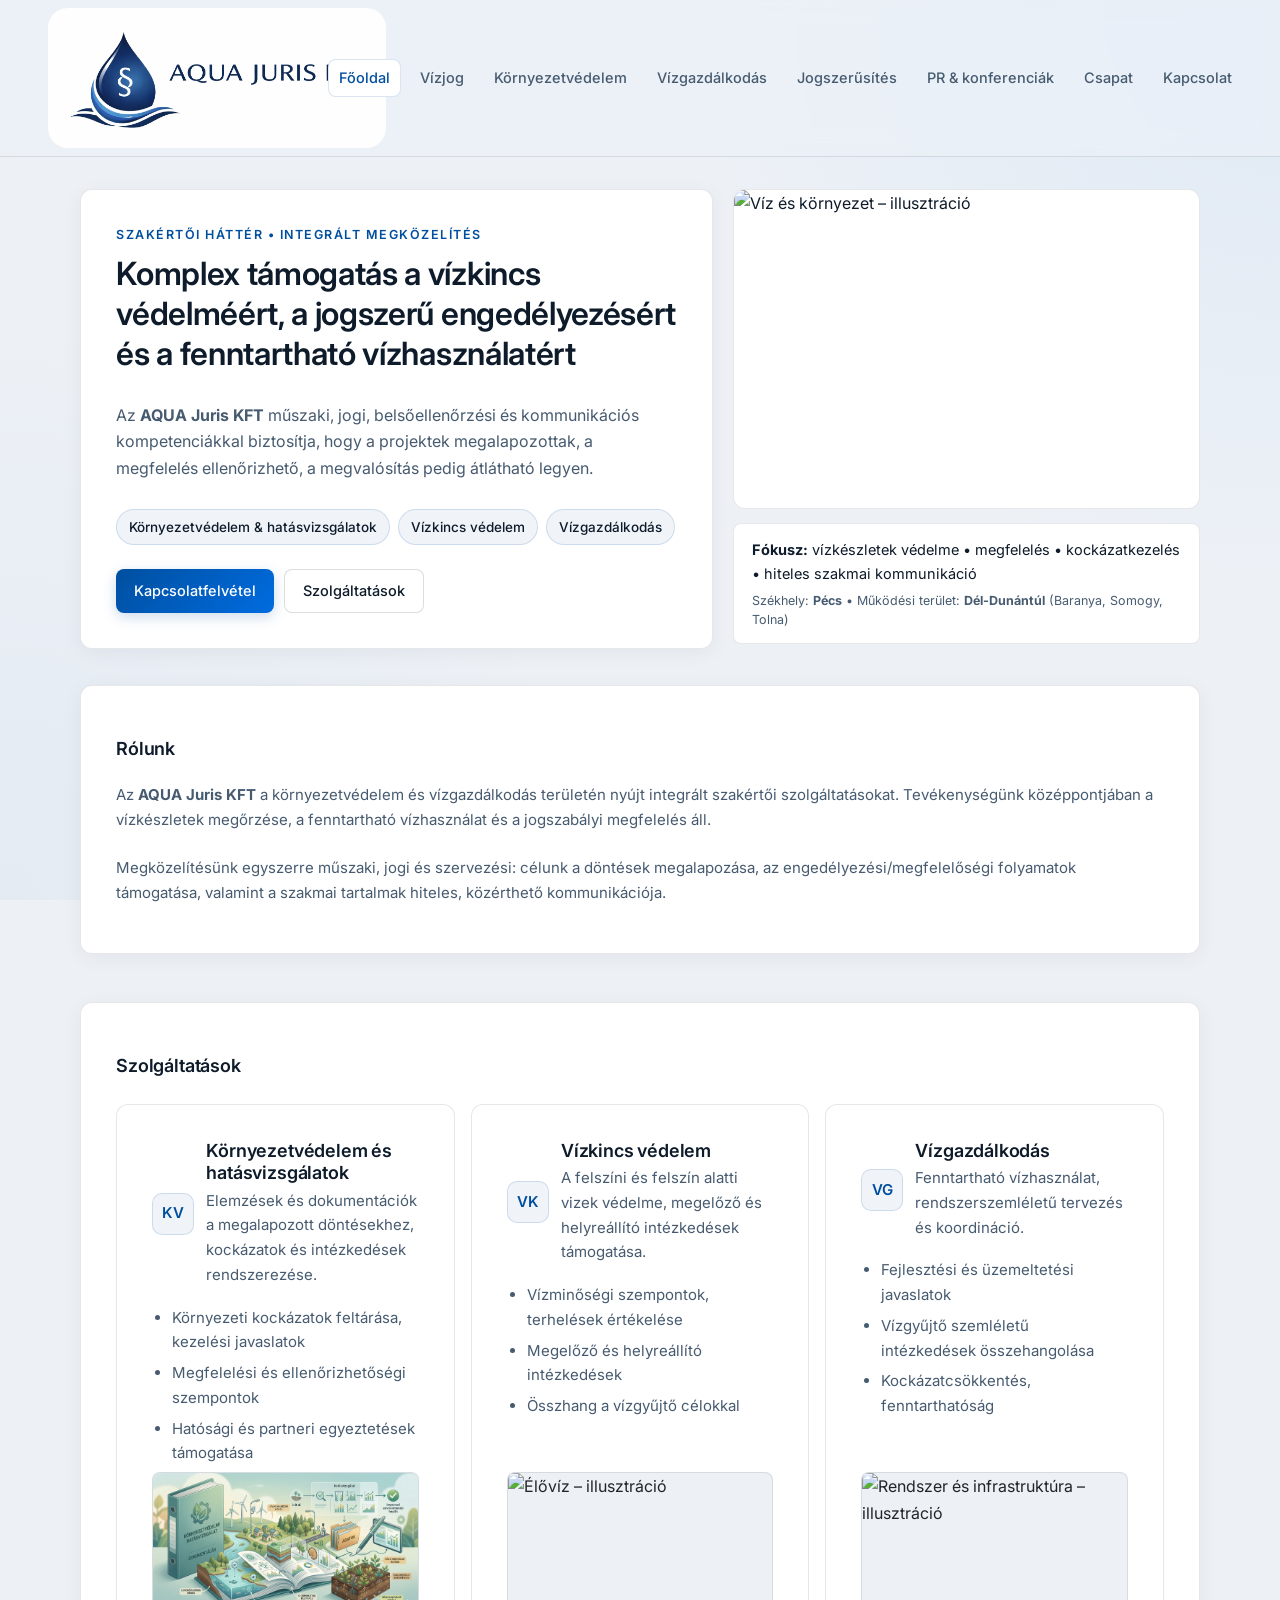
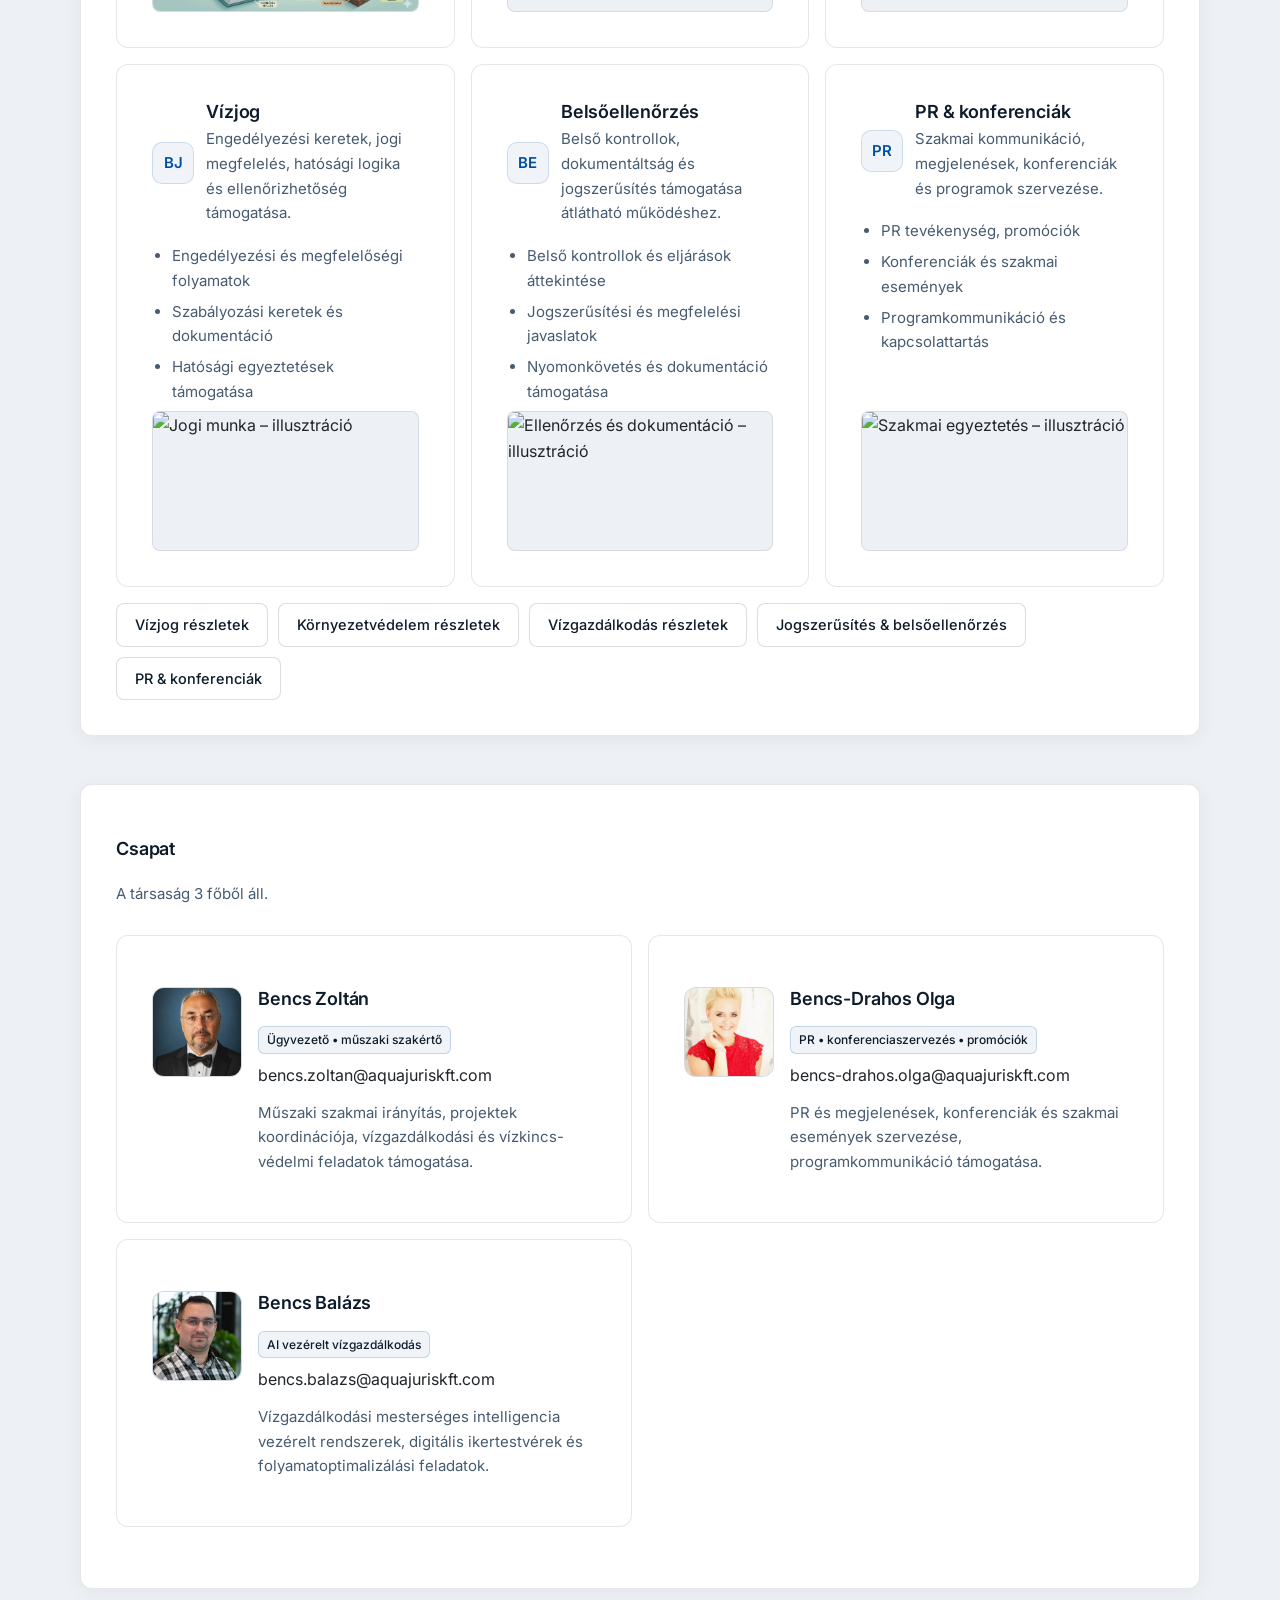
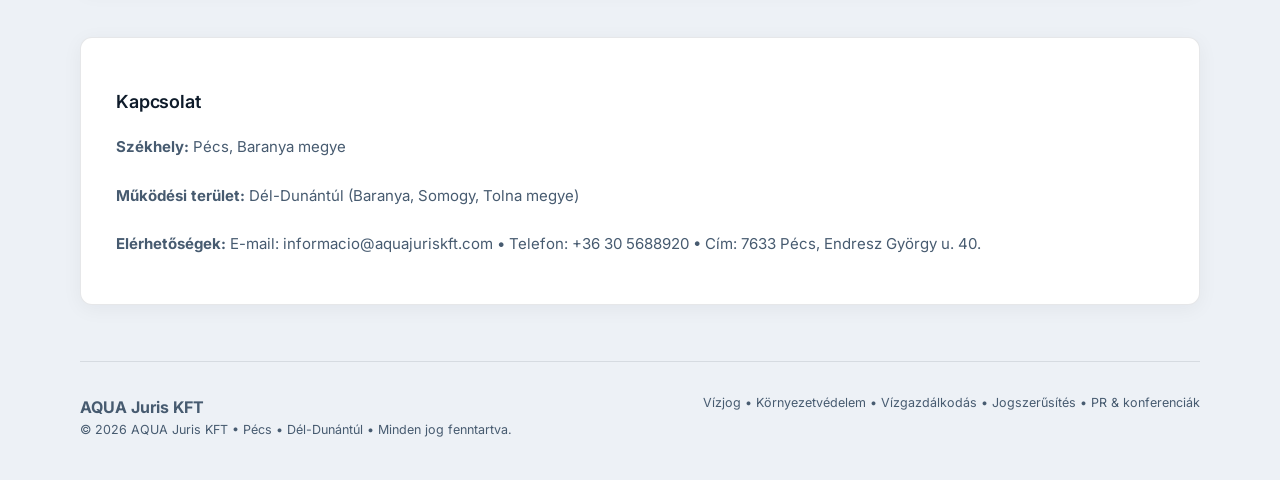
==== commit bfd88bb1: "img" ====
--- a/index.html
+++ b/index.html
@@ -1,19 +1,20 @@
 <!doctype html>
 <html lang="hu">
-
-<head>
-  <meta charset="utf-8" />
-  <meta name="viewport" content="width=device-width, initial-scale=1" />
-  <title>
-    AQUA Juris KFT – Környezetvédelem • Vízgazdálkodás • Vízjog | Pécs •
-    Dél-Dunántúl
-  </title>
-  <meta name="description"
-    content="AQUA Juris KFT – környezetvédelem és hatásvizsgálatok, vízkincs védelem, vízgazdálkodás, vízjog, belsőellenőrzés, PR és konferenciák. Pécs és Dél-Dunántúl (Baranya, Somogy, Tolna)." />
-  <meta name="theme-color" content="#EAF4FF" />
-
-  <!-- Strukturált adat (Google) -->
-  <script type="application/ld+json">
+  <head>
+    <meta charset="utf-8" />
+    <meta name="viewport" content="width=device-width, initial-scale=1" />
+    <title>
+      AQUA Juris KFT – Környezetvédelem • Vízgazdálkodás • Vízjog | Pécs •
+      Dél-Dunántúl
+    </title>
+    <meta
+      name="description"
+      content="AQUA Juris KFT – környezetvédelem és hatásvizsgálatok, vízkincs védelem, vízgazdálkodás, vízjog, belsőellenőrzés, PR és konferenciák. Pécs és Dél-Dunántúl (Baranya, Somogy, Tolna)."
+    />
+    <meta name="theme-color" content="#EAF4FF" />
+
+    <!-- Strukturált adat (Google) -->
+    <script type="application/ld+json">
       {
         "@context": "https://schema.org",
         "@type": "ProfessionalService",
@@ -36,356 +37,438 @@
       }
     </script>
 
-  <link href="https://cdn.jsdelivr.net/npm/bootstrap@5.3.3/dist/css/bootstrap.min.css" rel="stylesheet" />
-  <link rel="stylesheet" href="style.css" />
-</head>
-
-<body>
-  <header class="sticky-top">
-    <nav class="navbar navbar-expand-lg" aria-label="Fő navigáció">
-      <div class="container-fluid px-4 px-lg-5">
-        <a class="navbar-brand brand d-flex align-items-center gap-3 m-0 p-0" href="index.html">
-          <img alt="AQUA Juris KFT logó" src="img/logo.png" />
-        </a>
-        <button class="navbar-toggler border-0" type="button" data-bs-toggle="collapse" data-bs-target="#mainNav"
-          aria-controls="mainNav" aria-expanded="false" aria-label="Toggle navigation">
-          <span class="navbar-toggler-icon"></span>
-        </button>
-        <div class="collapse navbar-collapse justify-content-end mt-3 mt-lg-0" id="mainNav">
-          <div class="navbar-nav gap-2 flex-wrap justify-content-end">
-            <a class="nav-link custom-pill active" href="index.html">Főoldal</a>
-            <a class="nav-link custom-pill" href="vizjog.html">Vízjog</a>
-            <a class="nav-link custom-pill" href="kornyezetvedelem.html">Környezetvédelem</a>
-            <a class="nav-link custom-pill" href="vizgazdalkodas.html">Vízgazdálkodás</a>
-            <a class="nav-link custom-pill" href="jogszerusites.html">Jogszerűsítés</a>
-            <a class="nav-link custom-pill" href="pr-konferenciak.html">PR &amp; konferenciák</a>
-            <a class="nav-link custom-pill" href="index.html#csapat">Csapat</a>
-            <a class="nav-link custom-pill" href="index.html#kapcsolat">Kapcsolat</a>
-          </div>
-        </div>
-      </div>
-    </nav>
-  </header>
-
-  <main class="wrap" aria-label="Fő tartalom">
-    <section class="hero">
-      <div class="heroGrid">
+    <link
+      href="https://cdn.jsdelivr.net/npm/bootstrap@5.3.3/dist/css/bootstrap.min.css"
+      rel="stylesheet"
+    />
+    <link rel="stylesheet" href="style.css" />
+  </head>
+
+  <body>
+    <header class="sticky-top">
+      <nav class="navbar navbar-expand-lg" aria-label="Fő navigáció">
+        <div class="container-fluid px-4 px-lg-5">
+          <a
+            class="navbar-brand brand d-flex align-items-center gap-3 m-0 p-0"
+            href="index.html"
+          >
+            <img alt="AQUA Juris KFT logó" src="img/logo.png" />
+          </a>
+          <button
+            class="navbar-toggler border-0"
+            type="button"
+            data-bs-toggle="collapse"
+            data-bs-target="#mainNav"
+            aria-controls="mainNav"
+            aria-expanded="false"
+            aria-label="Toggle navigation"
+          >
+            <span class="navbar-toggler-icon"></span>
+          </button>
+          <div
+            class="collapse navbar-collapse justify-content-end mt-3 mt-lg-0"
+            id="mainNav"
+          >
+            <div class="navbar-nav gap-2 flex-wrap justify-content-end">
+              <a class="nav-link custom-pill active" href="index.html"
+                >Főoldal</a
+              >
+              <a class="nav-link custom-pill" href="vizjog.html">Vízjog</a>
+              <a class="nav-link custom-pill" href="kornyezetvedelem.html"
+                >Környezetvédelem</a
+              >
+              <a class="nav-link custom-pill" href="vizgazdalkodas.html"
+                >Vízgazdálkodás</a
+              >
+              <a class="nav-link custom-pill" href="jogszerusites.html"
+                >Jogszerűsítés</a
+              >
+              <a class="nav-link custom-pill" href="pr-konferenciak.html"
+                >PR &amp; konferenciák</a
+              >
+              <a class="nav-link custom-pill" href="index.html#csapat"
+                >Csapat</a
+              >
+              <a class="nav-link custom-pill" href="index.html#kapcsolat"
+                >Kapcsolat</a
+              >
+            </div>
+          </div>
+        </div>
+      </nav>
+    </header>
+
+    <main class="wrap" aria-label="Fő tartalom">
+      <section class="hero">
+        <div class="heroGrid">
+          <div class="card">
+            <div class="kicker">Szakértői háttér • integrált megközelítés</div>
+            <h2>
+              Komplex támogatás a vízkincs védelméért, a jogszerű
+              engedélyezésért és a fenntartható vízhasználatért
+            </h2>
+            <p class="heroLead">
+              Az <strong>AQUA Juris KFT</strong> műszaki, jogi, belsőellenőrzési
+              és kommunikációs kompetenciákkal biztosítja, hogy a projektek
+              megalapozottak, a megfelelés ellenőrizhető, a megvalósítás pedig
+              átlátható legyen.
+            </p>
+
+            <div class="pillRow">
+              <a class="pill" href="#kv"
+                >Környezetvédelem &amp; hatásvizsgálatok</a
+              >
+              <a class="pill" href="#vk">Vízkincs védelem</a>
+              <a class="pill" href="#vg">Vízgazdálkodás</a>
+              <a class="pill" href="#vj">Vízjog</a>
+              <a class="pill" href="#be">Belsőellenőrzés</a>
+              <a class="pill" href="#pr">PR &amp; konferenciák</a>
+            </div>
+
+            <div class="btnRow">
+              <a class="btn primary" href="index.html#kapcsolat"
+                >Kapcsolatfelvétel</a
+              >
+              <a class="btn" href="#szolgaltatasok">Szolgáltatások</a>
+            </div>
+          </div>
+
+          <div>
+            <div class="photo">
+              <img
+                src="https://images.unsplash.com/photo-1559827260-dc66d52bef19?auto=format&fit=crop&w=1600&q=80"
+                alt="Víz és környezet – illusztráció"
+              />
+            </div>
+            <div class="photoBadge">
+              <strong>Fókusz:</strong> vízkészletek védelme • megfelelés •
+              kockázatkezelés • hiteles szakmai kommunikáció
+              <div class="small" style="margin-top: 6px">
+                Székhely: <strong>Pécs</strong> • Működési terület:
+                <strong>Dél-Dunántúl</strong> (Baranya, Somogy, Tolna)
+              </div>
+            </div>
+          </div>
+        </div>
+      </section>
+
+      <section
+        id="rolunk"
+        class="anchorOffset"
+        aria-labelledby="heading-rolunk"
+      >
         <div class="card">
-          <div class="kicker">Szakértői háttér • integrált megközelítés</div>
-          <h2>
-            Komplex támogatás a vízkincs védelméért, a jogszerű
-            engedélyezésért és a fenntartható vízhasználatért
-          </h2>
-          <p class="heroLead">
-            Az <strong>AQUA Juris KFT</strong> műszaki, jogi, belsőellenőrzési
-            és kommunikációs kompetenciákkal biztosítja, hogy a projektek
-            megalapozottak, a megfelelés ellenőrizhető, a megvalósítás pedig
-            átlátható legyen.
+          <h3 id="heading-rolunk">Rólunk</h3>
+          <p>
+            Az <strong>AQUA Juris KFT</strong> a környezetvédelem és
+            vízgazdálkodás területén nyújt integrált szakértői szolgáltatásokat.
+            Tevékenységünk középpontjában a vízkészletek megőrzése, a
+            fenntartható vízhasználat és a jogszabályi megfelelés áll.
           </p>
-
-          <div class="pillRow">
-            <a class="pill" href="#kv">Környezetvédelem &amp; hatásvizsgálatok</a>
-            <a class="pill" href="#vk">Vízkincs védelem</a>
-            <a class="pill" href="#vg">Vízgazdálkodás</a>
-            <a class="pill" href="#vj">Vízjog</a>
-            <a class="pill" href="#be">Belsőellenőrzés</a>
-            <a class="pill" href="#pr">PR &amp; konferenciák</a>
-          </div>
-
-          <div class="btnRow">
-            <a class="btn primary" href="index.html#kapcsolat">Kapcsolatfelvétel</a>
-            <a class="btn" href="#szolgaltatasok">Szolgáltatások</a>
-          </div>
-        </div>
-
-        <div>
-          <div class="photo">
-            <img src="https://images.unsplash.com/photo-1559827260-dc66d52bef19?auto=format&fit=crop&w=1600&q=80"
-              alt="Víz és környezet – illusztráció" />
-          </div>
-          <div class="photoBadge">
-            <strong>Fókusz:</strong> vízkészletek védelme • megfelelés •
-            kockázatkezelés • hiteles szakmai kommunikáció
-            <div class="small" style="margin-top: 6px">
-              Székhely: <strong>Pécs</strong> • Működési terület:
-              <strong>Dél-Dunántúl</strong> (Baranya, Somogy, Tolna)
-            </div>
-          </div>
-        </div>
-      </div>
-    </section>
-
-    <section id="rolunk" class="anchorOffset" aria-labelledby="heading-rolunk">
-      <div class="card">
-        <h3 id="heading-rolunk">Rólunk</h3>
-        <p>
-          Az <strong>AQUA Juris KFT</strong> a környezetvédelem és
-          vízgazdálkodás területén nyújt integrált szakértői szolgáltatásokat.
-          Tevékenységünk középpontjában a vízkészletek megőrzése, a
-          fenntartható vízhasználat és a jogszabályi megfelelés áll.
-        </p>
-        <p>
-          Megközelítésünk egyszerre műszaki, jogi és szervezési: célunk a
-          döntések megalapozása, az engedélyezési/megfelelőségi folyamatok
-          támogatása, valamint a szakmai tartalmak hiteles, közérthető
-          kommunikációja.
-        </p>
-      </div>
-    </section>
-
-    <section id="szolgaltatasok" class="anchorOffset" aria-labelledby="heading-szolgaltatasok">
-      <div class="card">
-        <h3 id="heading-szolgaltatasok">Szolgáltatások</h3>
-
-        <div class="cards">
-          <div class="card flat anchorOffset" id="kv">
-            <div class="serviceHead">
-              <div class="icon">KV</div>
-              <div>
-                <h3>Környezetvédelem és hatásvizsgálatok</h3>
-                <p>
-                  Elemzések és dokumentációk a megalapozott döntésekhez,
-                  kockázatok és intézkedések rendszerezése.
-                </p>
-              </div>
-            </div>
-            <ul>
-              <li>Környezeti kockázatok feltárása, kezelési javaslatok</li>
-              <li>Megfelelési és ellenőrizhetőségi szempontok</li>
-              <li>Hatósági és partneri egyeztetések támogatása</li>
-            </ul>
-            <div class="miniPhoto">
-              <img src="img/kornyezetvedelem.png" alt="Mérés és dokumentálás – illusztráció" />
-            </div>
-          </div>
-
-          <div class="card flat anchorOffset" id="vk">
-            <div class="serviceHead">
-              <div class="icon">VK</div>
-              <div>
-                <h3>Vízkincs védelem</h3>
-                <p>
-                  A felszíni és felszín alatti vizek védelme, megelőző és
-                  helyreállító intézkedések támogatása.
-                </p>
-              </div>
-            </div>
-            <ul>
-              <li>Vízminőségi szempontok, terhelések értékelése</li>
-              <li>Megelőző és helyreállító intézkedések</li>
-              <li>Összhang a vízgyűjtő célokkal</li>
-            </ul>
-            <div class="miniPhoto">
-              <img src="https://images.unsplash.com/photo-1469474968028-56623f02e42e?auto=format&fit=crop&w=1600&q=80"
-                alt="Élővíz – illusztráció" />
-            </div>
-          </div>
-
-          <div class="card flat anchorOffset" id="vg">
-            <div class="serviceHead">
-              <div class="icon">VG</div>
-              <div>
-                <h3>Vízgazdálkodás</h3>
-                <p>
-                  Fenntartható vízhasználat, rendszerszemléletű tervezés és
-                  koordináció.
-                </p>
-              </div>
-            </div>
-            <ul>
-              <li>Fejlesztési és üzemeltetési javaslatok</li>
-              <li>Vízgyűjtő szemléletű intézkedések összehangolása</li>
-              <li>Kockázatcsökkentés, fenntarthatóság</li>
-            </ul>
-            <div class="miniPhoto">
-              <img src="https://images.unsplash.com/photo-1509395176047-4a66953fd231?auto=format&fit=crop&w=1600&q=80"
-                alt="Rendszer és infrastruktúra – illusztráció" />
-            </div>
-          </div>
-
-          <div class="card flat anchorOffset" id="vj">
-            <div class="serviceHead">
-              <div class="icon">BJ</div>
-              <div>
-                <h3>Vízjog</h3>
-                <p>
-                  Engedélyezési keretek, jogi megfelelés, hatósági logika és
-                  ellenőrizhetőség támogatása.
-                </p>
-              </div>
-            </div>
-            <ul>
-              <li>Engedélyezési és megfelelőségi folyamatok</li>
-              <li>Szabályozási keretek és dokumentáció</li>
-              <li>Hatósági egyeztetések támogatása</li>
-            </ul>
-            <div class="miniPhoto">
-              <img src="https://images.unsplash.com/photo-1453945619913-79ec89a82c51?auto=format&fit=crop&w=1600&q=80"
-                alt="Jogi munka – illusztráció" />
-            </div>
-          </div>
-
-          <div class="card flat anchorOffset" id="be">
-            <div class="serviceHead">
-              <div class="icon">BE</div>
-              <div>
-                <h3>Belsőellenőrzés</h3>
-                <p>
-                  Belső kontrollok, dokumentáltság és jogszerűsítés támogatása
-                  átlátható működéshez.
-                </p>
-              </div>
-            </div>
-            <ul>
-              <li>Belső kontrollok és eljárások áttekintése</li>
-              <li>Jogszerűsítési és megfelelési javaslatok</li>
-              <li>Nyomonkövetés és dokumentáció támogatása</li>
-            </ul>
-            <div class="miniPhoto">
-              <img src="https://images.unsplash.com/photo-1520607162513-77705c0f0d4a?auto=format&fit=crop&w=1600&q=80"
-                alt="Ellenőrzés és dokumentáció – illusztráció" />
-            </div>
-          </div>
-
-          <div class="card flat anchorOffset" id="pr">
-            <div class="serviceHead">
-              <div class="icon">PR</div>
-              <div>
-                <h3>PR &amp; konferenciák</h3>
-                <p>
-                  Szakmai kommunikáció, megjelenések, konferenciák és
-                  programok szervezése.
-                </p>
-              </div>
-            </div>
-            <ul>
-              <li>PR tevékenység, promóciók</li>
-              <li>Konferenciák és szakmai események</li>
-              <li>Programkommunikáció és kapcsolattartás</li>
-            </ul>
-            <div class="miniPhoto">
-              <img src="https://images.unsplash.com/photo-1521737604893-d14cc237f11d?auto=format&fit=crop&w=1600&q=80"
-                alt="Szakmai egyeztetés – illusztráció" />
-            </div>
-          </div>
-        </div>
-
-        <!-- Itt bővítettem: 3 régi + 2 új link -->
-        <div class="btnRow" style="margin-top: 16px">
-          <a class="btn" href="vizjog.html">Vízjog részletek</a>
-          <a class="btn" href="kornyezetvedelem.html">Környezetvédelem részletek</a>
-          <a class="btn" href="vizgazdalkodas.html">Vízgazdálkodás részletek</a>
-          <a class="btn" href="jogszerusites.html">Jogszerűsítés &amp; belsőellenőrzés</a>
-          <a class="btn" href="pr-konferenciak.html">PR &amp; konferenciák</a>
-        </div>
-      </div>
-    </section>
-
-    <section id="csapat" class="anchorOffset" aria-labelledby="heading-csapat">
-      <div class="card">
-        <h3 id="heading-csapat">Csapat</h3>
-        <p>A társaság 3 főből áll.</p>
-
-        <div class="team">
-          <div class="card flat">
-            <div class="person">
-              <div class="avatar">
-                <img src="img/bencs-zoltan.jpeg" alt="Bencs Zoltán" />
-              </div>
-              <div>
-                <h3>Bencs Zoltán</h3>
-                <div class="tag">Ügyvezető • műszaki szakértő</div>
-                <a class="mt-2 d-block text-italic"
-                  href="mailto:bencs.zoltan@aquajuriskft.com">bencs.zoltan@aquajuriskft.com</a>
-                <p>
-                  Műszaki szakmai irányítás, projektek koordinációja,
-                  vízgazdálkodási és vízkincs-védelmi feladatok támogatása.
-                </p>
-              </div>
-            </div>
-          </div>
-
-          <div class="card flat">
-            <div class="person">
-              <div class="avatar">
-                <img src="img/drahos-olga.jpg" alt="Bencs-Drahos Olga" />
-              </div>
-              <div>
-                <h3>Bencs-Drahos Olga</h3>
-                <div class="tag">PR • konferenciaszervezés • promóciók</div>
-                <a class="mt-2 d-block text-italic"
-                  href="mailto:bencs-drahos.olga@aquajuriskft.com">bencs-drahos.olga@aquajuriskft.com</a>
-                <p>
-                  PR és megjelenések, konferenciák és szakmai események
-                  szervezése, programkommunikáció támogatása.
-                </p>
-              </div>
-            </div>
-          </div>
-
-          <div class="card flat">
-            <div class="person">
-              <div class="avatar">
-                <img src="img/bencs-balazs.jpg" alt="Bencs Balázs" />
-              </div>
-              <div>
-                <h3>Bencs Balázs</h3>
-                <div class="tag">AI vezérelt vízgazdálkodás</div>
-                <a class="mt-2 d-block text-italic"
-                  href="mailto:bencs.balazs@aquajuriskft.com">bencs.balazs@aquajuriskft.com</a>
-                <p>
-                  Vízgazdálkodási mesterséges intelligencia vezérelt rendszerek, digitális ikertestvérek és
-                  folyamatoptimalizálási feladatok.
-                </p>
-              </div>
-            </div>
-          </div>
-        </div>
-
-        <p class="small" style="margin-top: 14px"></p>
-      </div>
-    </section>
-
-    <section id="kapcsolat" class="anchorOffset" aria-labelledby="heading-kapcsolat">
-      <div class="card">
-        <h3 id="heading-kapcsolat">Kapcsolat</h3>
-        <p><strong>Székhely:</strong> Pécs, Baranya megye</p>
-        <p>
-          <strong>Működési terület:</strong> Dél-Dunántúl (Baranya, Somogy,
-          Tolna megye)
-        </p>
-
-        <p>
-          <strong>Elérhetőségek:</strong> E-mail:
-          <a href="mailto:informacio@aquajuriskft.com">informacio@aquajuriskft.com</a>
-          • Telefon: <a href="tel:+36305688920">+36 30 5688920</a> • Cím: 7633
-          Pécs, Endresz György u. 40.
-        </p>
-      </div>
-    </section>
-
-    <footer>
-      <div class="footGrid wrap" style="padding: 0">
-        <div>
-          <strong>AQUA Juris KFT</strong>
-          <div class="small">
-            © <span id="y"></span> AQUA Juris KFT • Pécs • Dél-Dunántúl •
-            Minden jog fenntartva.
-          </div>
-        </div>
-        <div class="small" style="text-align: right">
-          <a href="vizjog.html">Vízjog</a> •
-          <a href="kornyezetvedelem.html">Környezetvédelem</a> •
-          <a href="vizgazdalkodas.html">Vízgazdálkodás</a> •
-          <a href="jogszerusites.html">Jogszerűsítés</a> •
-          <a href="pr-konferenciak.html">PR &amp; konferenciák</a>
-        </div>
-      </div>
-    </footer>
-  </main>
-
-  <script src="https://cdn.jsdelivr.net/npm/bootstrap@5.3.3/dist/js/bootstrap.bundle.min.js"></script>
-  <script src="script.js"></script>
-</body>
-
-</html>+          <p>
+            Megközelítésünk egyszerre műszaki, jogi és szervezési: célunk a
+            döntések megalapozása, az engedélyezési/megfelelőségi folyamatok
+            támogatása, valamint a szakmai tartalmak hiteles, közérthető
+            kommunikációja.
+          </p>
+        </div>
+      </section>
+
+      <section
+        id="szolgaltatasok"
+        class="anchorOffset"
+        aria-labelledby="heading-szolgaltatasok"
+      >
+        <div class="card">
+          <h3 id="heading-szolgaltatasok">Szolgáltatások</h3>
+
+          <div class="cards">
+            <div class="card flat anchorOffset" id="kv">
+              <div class="serviceHead">
+                <div class="icon">KV</div>
+                <div>
+                  <h3>Környezetvédelem és hatásvizsgálatok</h3>
+                  <p>
+                    Elemzések és dokumentációk a megalapozott döntésekhez,
+                    kockázatok és intézkedések rendszerezése.
+                  </p>
+                </div>
+              </div>
+              <ul>
+                <li>Környezeti kockázatok feltárása, kezelési javaslatok</li>
+                <li>Megfelelési és ellenőrizhetőségi szempontok</li>
+                <li>Hatósági és partneri egyeztetések támogatása</li>
+              </ul>
+              <div class="miniPhoto">
+                <img
+                  src="img/kornyezetvedelem.png"
+                  alt="Mérés és dokumentálás – illusztráció"
+                />
+              </div>
+            </div>
+
+            <div class="card flat anchorOffset" id="vk">
+              <div class="serviceHead">
+                <div class="icon">VK</div>
+                <div>
+                  <h3>Vízkincs védelem</h3>
+                  <p>
+                    A felszíni és felszín alatti vizek védelme, megelőző és
+                    helyreállító intézkedések támogatása.
+                  </p>
+                </div>
+              </div>
+              <ul>
+                <li>Vízminőségi szempontok, terhelések értékelése</li>
+                <li>Megelőző és helyreállító intézkedések</li>
+                <li>Összhang a vízgyűjtő célokkal</li>
+              </ul>
+              <div class="miniPhoto">
+                <img
+                  src="https://images.unsplash.com/photo-1469474968028-56623f02e42e?auto=format&fit=crop&w=1600&q=80"
+                  alt="Élővíz – illusztráció"
+                />
+              </div>
+            </div>
+
+            <div class="card flat anchorOffset" id="vg">
+              <div class="serviceHead">
+                <div class="icon">VG</div>
+                <div>
+                  <h3>Vízgazdálkodás</h3>
+                  <p>
+                    Fenntartható vízhasználat, rendszerszemléletű tervezés és
+                    koordináció.
+                  </p>
+                </div>
+              </div>
+              <ul>
+                <li>Fejlesztési és üzemeltetési javaslatok</li>
+                <li>Vízgyűjtő szemléletű intézkedések összehangolása</li>
+                <li>Kockázatcsökkentés, fenntarthatóság</li>
+              </ul>
+              <div class="miniPhoto">
+                <img
+                  src="https://images.unsplash.com/photo-1509395176047-4a66953fd231?auto=format&fit=crop&w=1600&q=80"
+                  alt="Rendszer és infrastruktúra – illusztráció"
+                />
+              </div>
+            </div>
+
+            <div class="card flat anchorOffset" id="vj">
+              <div class="serviceHead">
+                <div class="icon">BJ</div>
+                <div>
+                  <h3>Vízjog</h3>
+                  <p>
+                    Engedélyezési keretek, jogi megfelelés, hatósági logika és
+                    ellenőrizhetőség támogatása.
+                  </p>
+                </div>
+              </div>
+              <ul>
+                <li>Engedélyezési és megfelelőségi folyamatok</li>
+                <li>Szabályozási keretek és dokumentáció</li>
+                <li>Hatósági egyeztetések támogatása</li>
+              </ul>
+              <div class="miniPhoto">
+                <img
+                  src="https://images.unsplash.com/photo-1453945619913-79ec89a82c51?auto=format&fit=crop&w=1600&q=80"
+                  alt="Jogi munka – illusztráció"
+                />
+              </div>
+            </div>
+
+            <div class="card flat anchorOffset" id="be">
+              <div class="serviceHead">
+                <div class="icon">BE</div>
+                <div>
+                  <h3>Belsőellenőrzés</h3>
+                  <p>
+                    Belső kontrollok, dokumentáltság és jogszerűsítés támogatása
+                    átlátható működéshez.
+                  </p>
+                </div>
+              </div>
+              <ul>
+                <li>Belső kontrollok és eljárások áttekintése</li>
+                <li>Jogszerűsítési és megfelelési javaslatok</li>
+                <li>Nyomonkövetés és dokumentáció támogatása</li>
+              </ul>
+              <div class="miniPhoto">
+                <img
+                  src="https://images.unsplash.com/photo-1520607162513-77705c0f0d4a?auto=format&fit=crop&w=1600&q=80"
+                  alt="Ellenőrzés és dokumentáció – illusztráció"
+                />
+              </div>
+            </div>
+
+            <div class="card flat anchorOffset" id="pr">
+              <div class="serviceHead">
+                <div class="icon">PR</div>
+                <div>
+                  <h3>PR &amp; konferenciák</h3>
+                  <p>
+                    Szakmai kommunikáció, megjelenések, konferenciák és
+                    programok szervezése.
+                  </p>
+                </div>
+              </div>
+              <ul>
+                <li>PR tevékenység, promóciók</li>
+                <li>Konferenciák és szakmai események</li>
+                <li>Programkommunikáció és kapcsolattartás</li>
+              </ul>
+              <div class="miniPhoto">
+                <img
+                  src="https://images.unsplash.com/photo-1521737604893-d14cc237f11d?auto=format&fit=crop&w=1600&q=80"
+                  alt="Szakmai egyeztetés – illusztráció"
+                />
+              </div>
+            </div>
+          </div>
+
+          <!-- Itt bővítettem: 3 régi + 2 új link -->
+          <div class="btnRow" style="margin-top: 16px">
+            <a class="btn" href="vizjog.html">Vízjog részletek</a>
+            <a class="btn" href="kornyezetvedelem.html"
+              >Környezetvédelem részletek</a
+            >
+            <a class="btn" href="vizgazdalkodas.html"
+              >Vízgazdálkodás részletek</a
+            >
+            <a class="btn" href="jogszerusites.html"
+              >Jogszerűsítés &amp; belsőellenőrzés</a
+            >
+            <a class="btn" href="pr-konferenciak.html">PR &amp; konferenciák</a>
+          </div>
+        </div>
+      </section>
+
+      <section
+        id="csapat"
+        class="anchorOffset"
+        aria-labelledby="heading-csapat"
+      >
+        <div class="card">
+          <h3 id="heading-csapat">Csapat</h3>
+          <p>A társaság 3 főből áll.</p>
+
+          <div class="team">
+            <div class="card flat">
+              <div class="person">
+                <div class="avatar">
+                  <img src="img/bencs-zoltan.jpeg" alt="Bencs Zoltán" />
+                </div>
+                <div>
+                  <h3>Bencs Zoltán</h3>
+                  <div class="tag">Ügyvezető • műszaki szakértő</div>
+                  <a
+                    class="mt-2 d-block text-italic"
+                    href="mailto:bencs.zoltan@aquajuriskft.com"
+                    >bencs.zoltan@aquajuriskft.com</a
+                  >
+                  <p>
+                    Műszaki szakmai irányítás, projektek koordinációja,
+                    vízgazdálkodási és vízkincs-védelmi feladatok támogatása.
+                  </p>
+                </div>
+              </div>
+            </div>
+
+            <div class="card flat">
+              <div class="person">
+                <div class="avatar">
+                  <img src="img/drahos-olga.jpg" alt="Bencs-Drahos Olga" />
+                </div>
+                <div>
+                  <h3>Bencs-Drahos Olga</h3>
+                  <div class="tag">PR • konferenciaszervezés • promóciók</div>
+                  <a
+                    class="mt-2 d-block text-italic"
+                    href="mailto:bencs-drahos.olga@aquajuriskft.com"
+                    >bencs-drahos.olga@aquajuriskft.com</a
+                  >
+                  <p>
+                    PR és megjelenések, konferenciák és szakmai események
+                    szervezése, programkommunikáció támogatása.
+                  </p>
+                </div>
+              </div>
+            </div>
+
+            <div class="card flat">
+              <div class="person">
+                <div class="avatar">
+                  <img src="img/bencs-balazs.webp" alt="Bencs Balázs" />
+                </div>
+                <div>
+                  <h3>Bencs Balázs</h3>
+                  <div class="tag">AI vezérelt vízgazdálkodás</div>
+                  <a
+                    class="mt-2 d-block text-italic"
+                    href="mailto:bencs.balazs@aquajuriskft.com"
+                    >bencs.balazs@aquajuriskft.com</a
+                  >
+                  <p>
+                    Vízgazdálkodási mesterséges intelligencia vezérelt
+                    rendszerek, digitális ikertestvérek és
+                    folyamatoptimalizálási feladatok.
+                  </p>
+                </div>
+              </div>
+            </div>
+          </div>
+
+          <p class="small" style="margin-top: 14px"></p>
+        </div>
+      </section>
+
+      <section
+        id="kapcsolat"
+        class="anchorOffset"
+        aria-labelledby="heading-kapcsolat"
+      >
+        <div class="card">
+          <h3 id="heading-kapcsolat">Kapcsolat</h3>
+          <p><strong>Székhely:</strong> Pécs, Baranya megye</p>
+          <p>
+            <strong>Működési terület:</strong> Dél-Dunántúl (Baranya, Somogy,
+            Tolna megye)
+          </p>
+
+          <p>
+            <strong>Elérhetőségek:</strong> E-mail:
+            <a href="mailto:informacio@aquajuriskft.com"
+              >informacio@aquajuriskft.com</a
+            >
+            • Telefon: <a href="tel:+36305688920">+36 30 5688920</a> • Cím: 7633
+            Pécs, Endresz György u. 40.
+          </p>
+        </div>
+      </section>
+
+      <footer>
+        <div class="footGrid wrap" style="padding: 0">
+          <div>
+            <strong>AQUA Juris KFT</strong>
+            <div class="small">
+              © <span id="y"></span> AQUA Juris KFT • Pécs • Dél-Dunántúl •
+              Minden jog fenntartva.
+            </div>
+          </div>
+          <div class="small" style="text-align: right">
+            <a href="vizjog.html">Vízjog</a> •
+            <a href="kornyezetvedelem.html">Környezetvédelem</a> •
+            <a href="vizgazdalkodas.html">Vízgazdálkodás</a> •
+            <a href="jogszerusites.html">Jogszerűsítés</a> •
+            <a href="pr-konferenciak.html">PR &amp; konferenciák</a>
+          </div>
+        </div>
+      </footer>
+    </main>
+
+    <script src="https://cdn.jsdelivr.net/npm/bootstrap@5.3.3/dist/js/bootstrap.bundle.min.js"></script>
+    <script src="script.js"></script>
+  </body>
+</html>
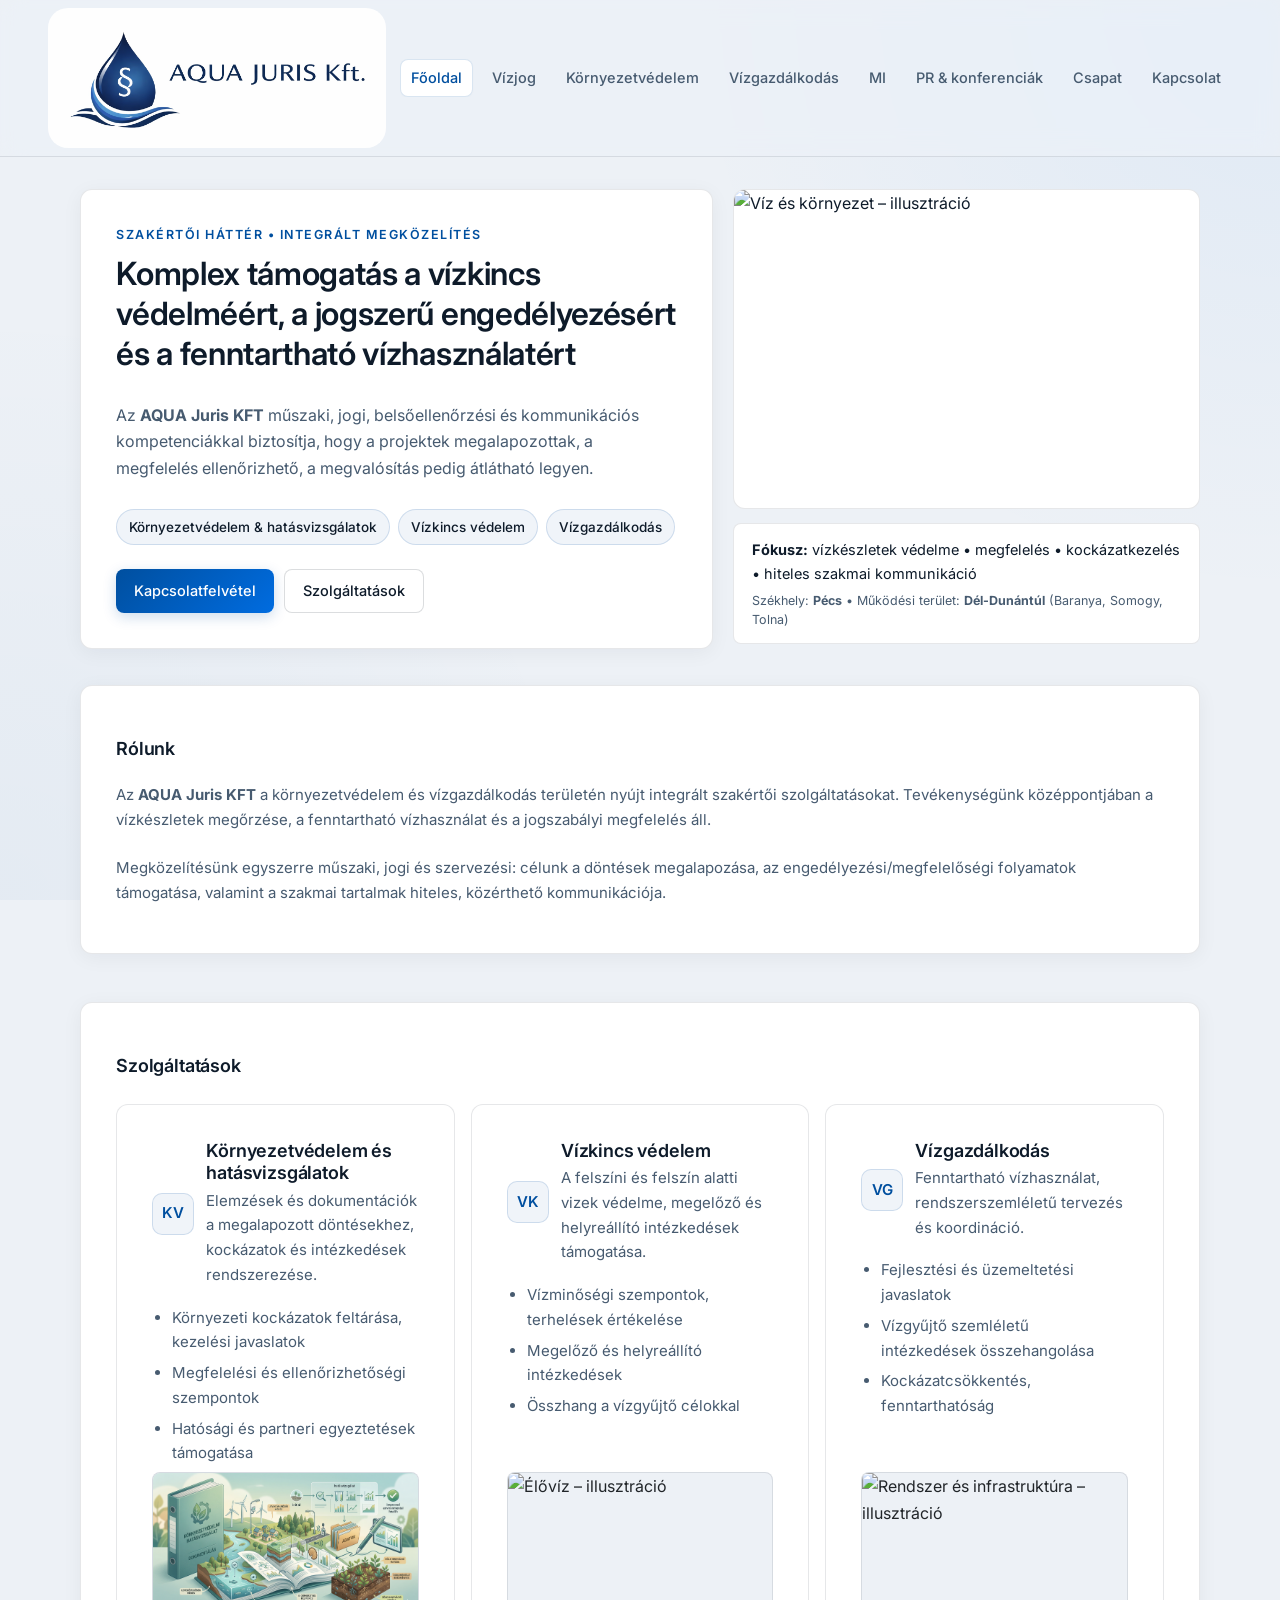
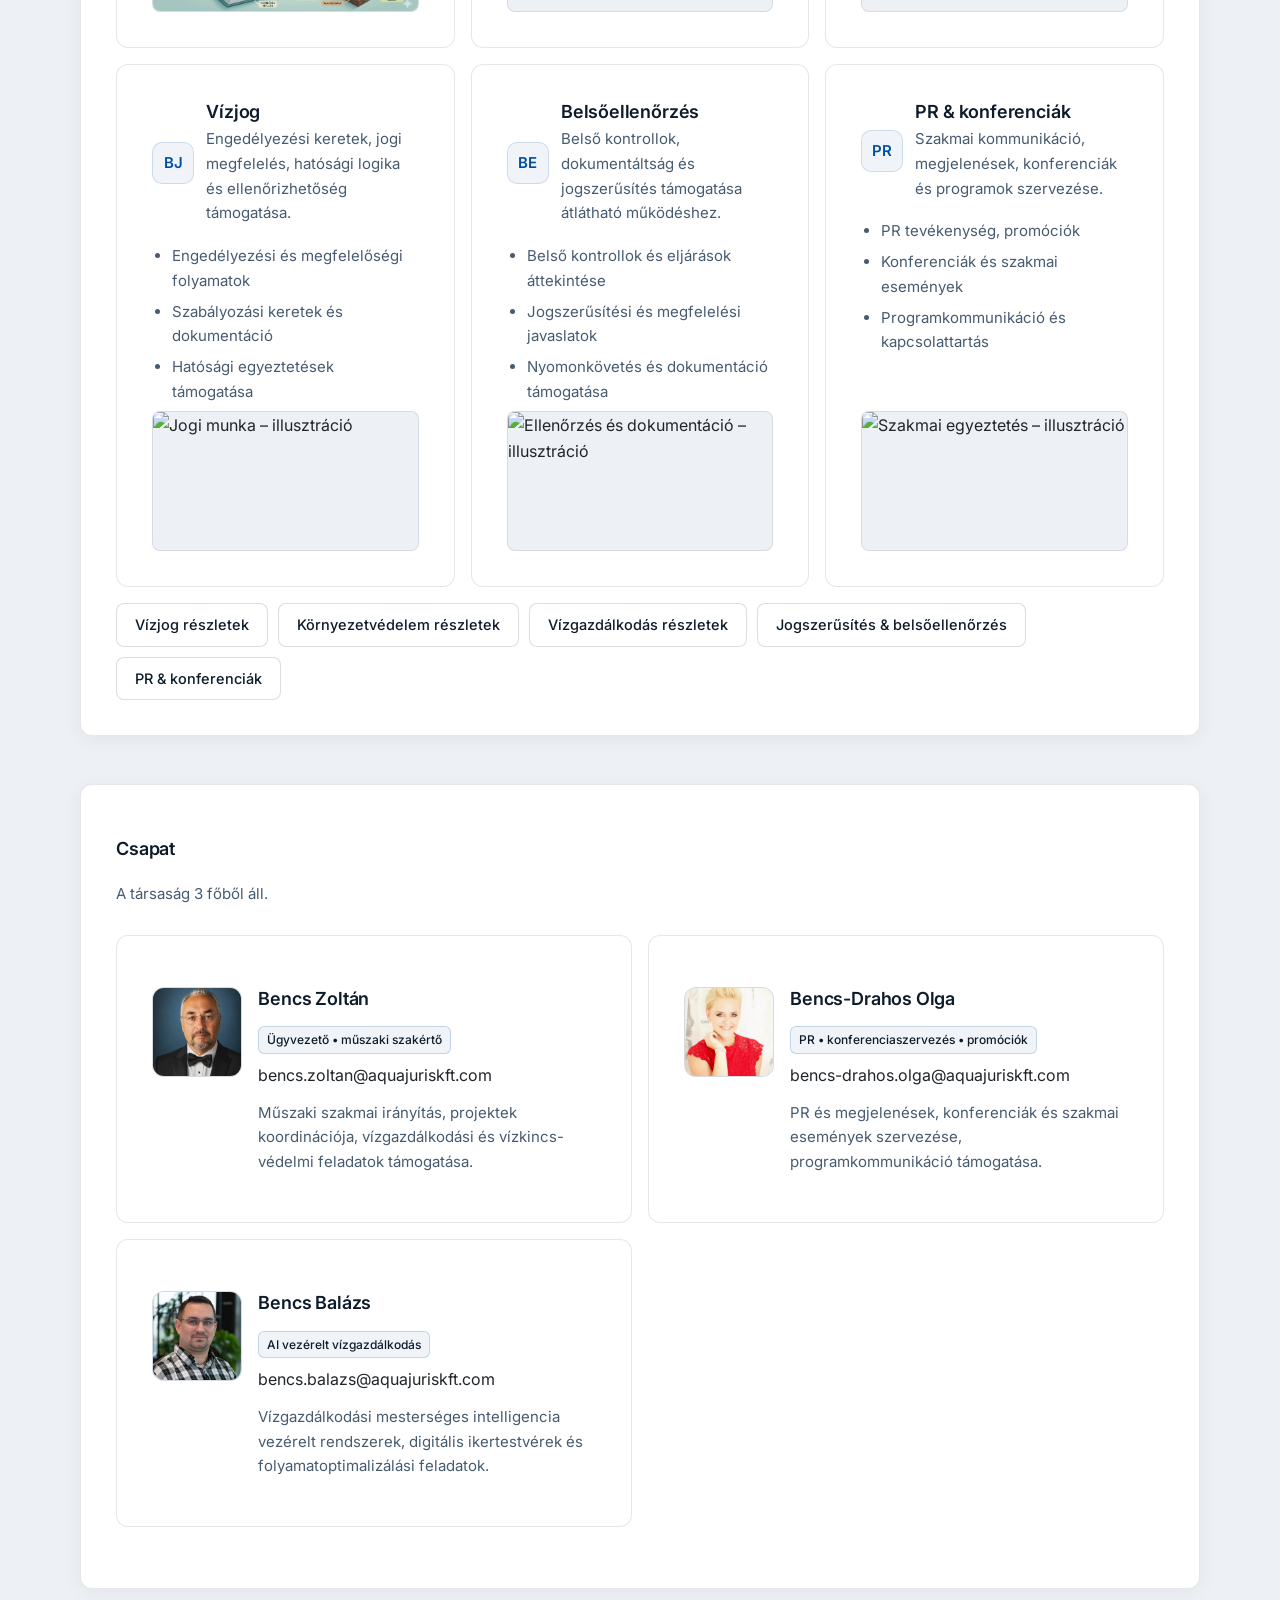
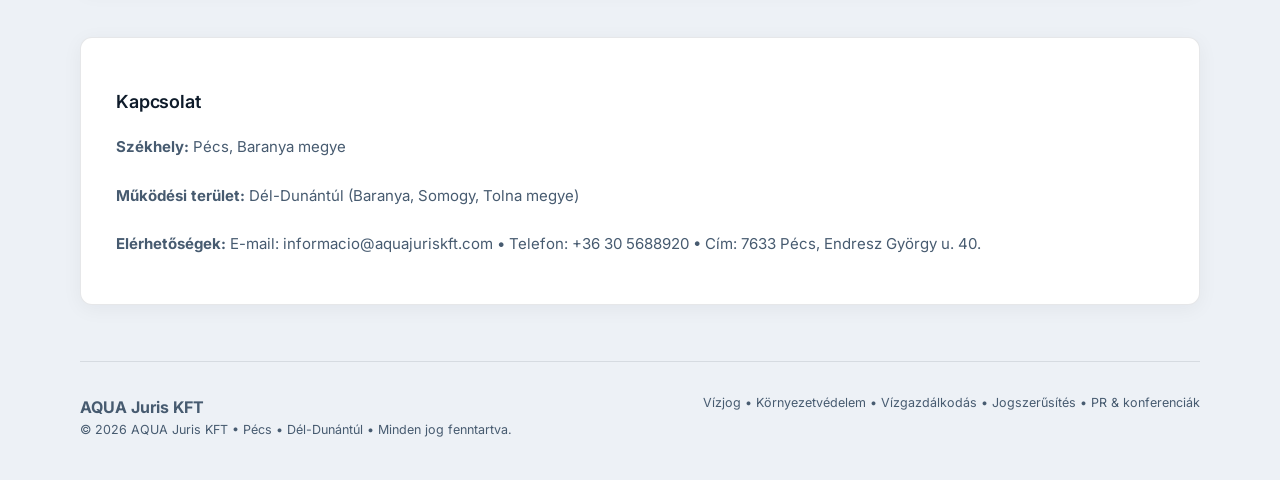
==== commit e8f746f0: "MI oldal" ====
--- a/index.html
+++ b/index.html
@@ -80,9 +80,7 @@
               <a class="nav-link custom-pill" href="vizgazdalkodas.html"
                 >Vízgazdálkodás</a
               >
-              <a class="nav-link custom-pill" href="jogszerusites.html"
-                >Jogszerűsítés</a
-              >
+              <a class="nav-link custom-pill" href="ai.html">MI</a>
               <a class="nav-link custom-pill" href="pr-konferenciak.html"
                 >PR &amp; konferenciák</a
               >
